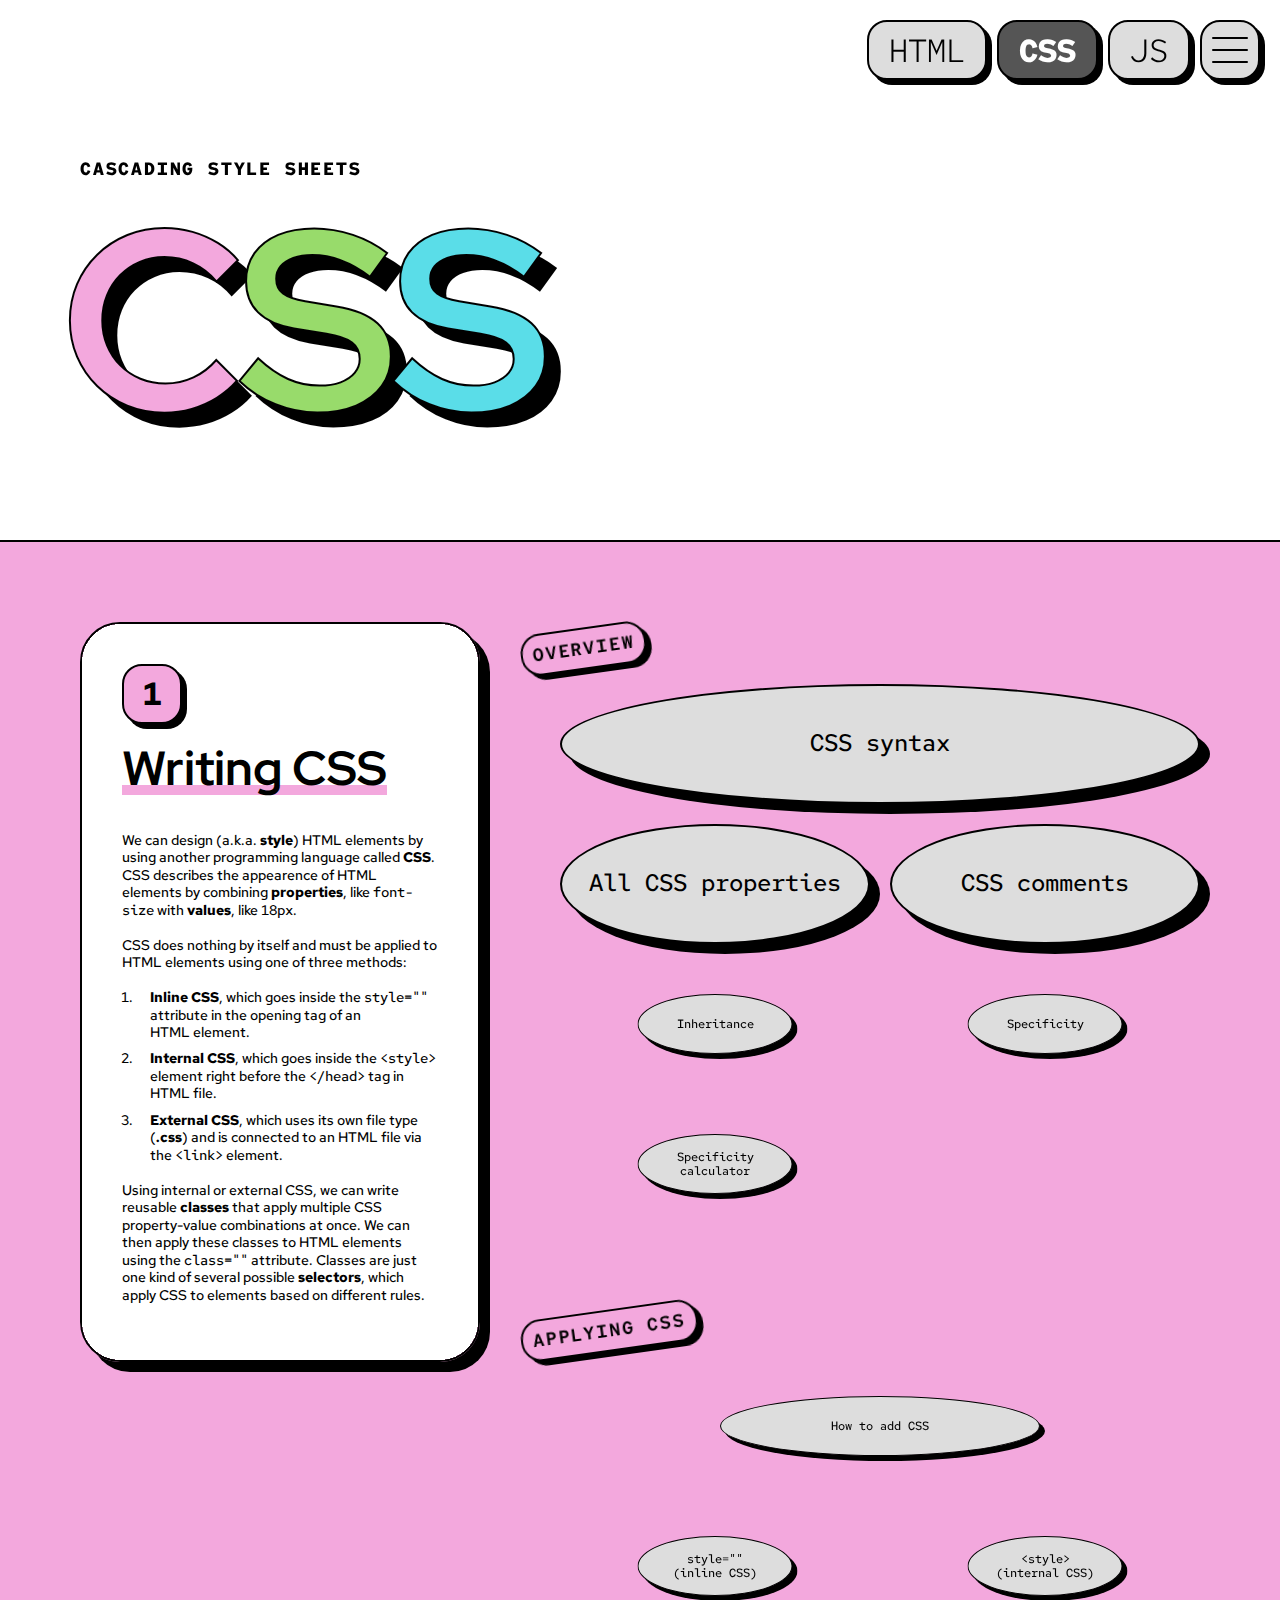
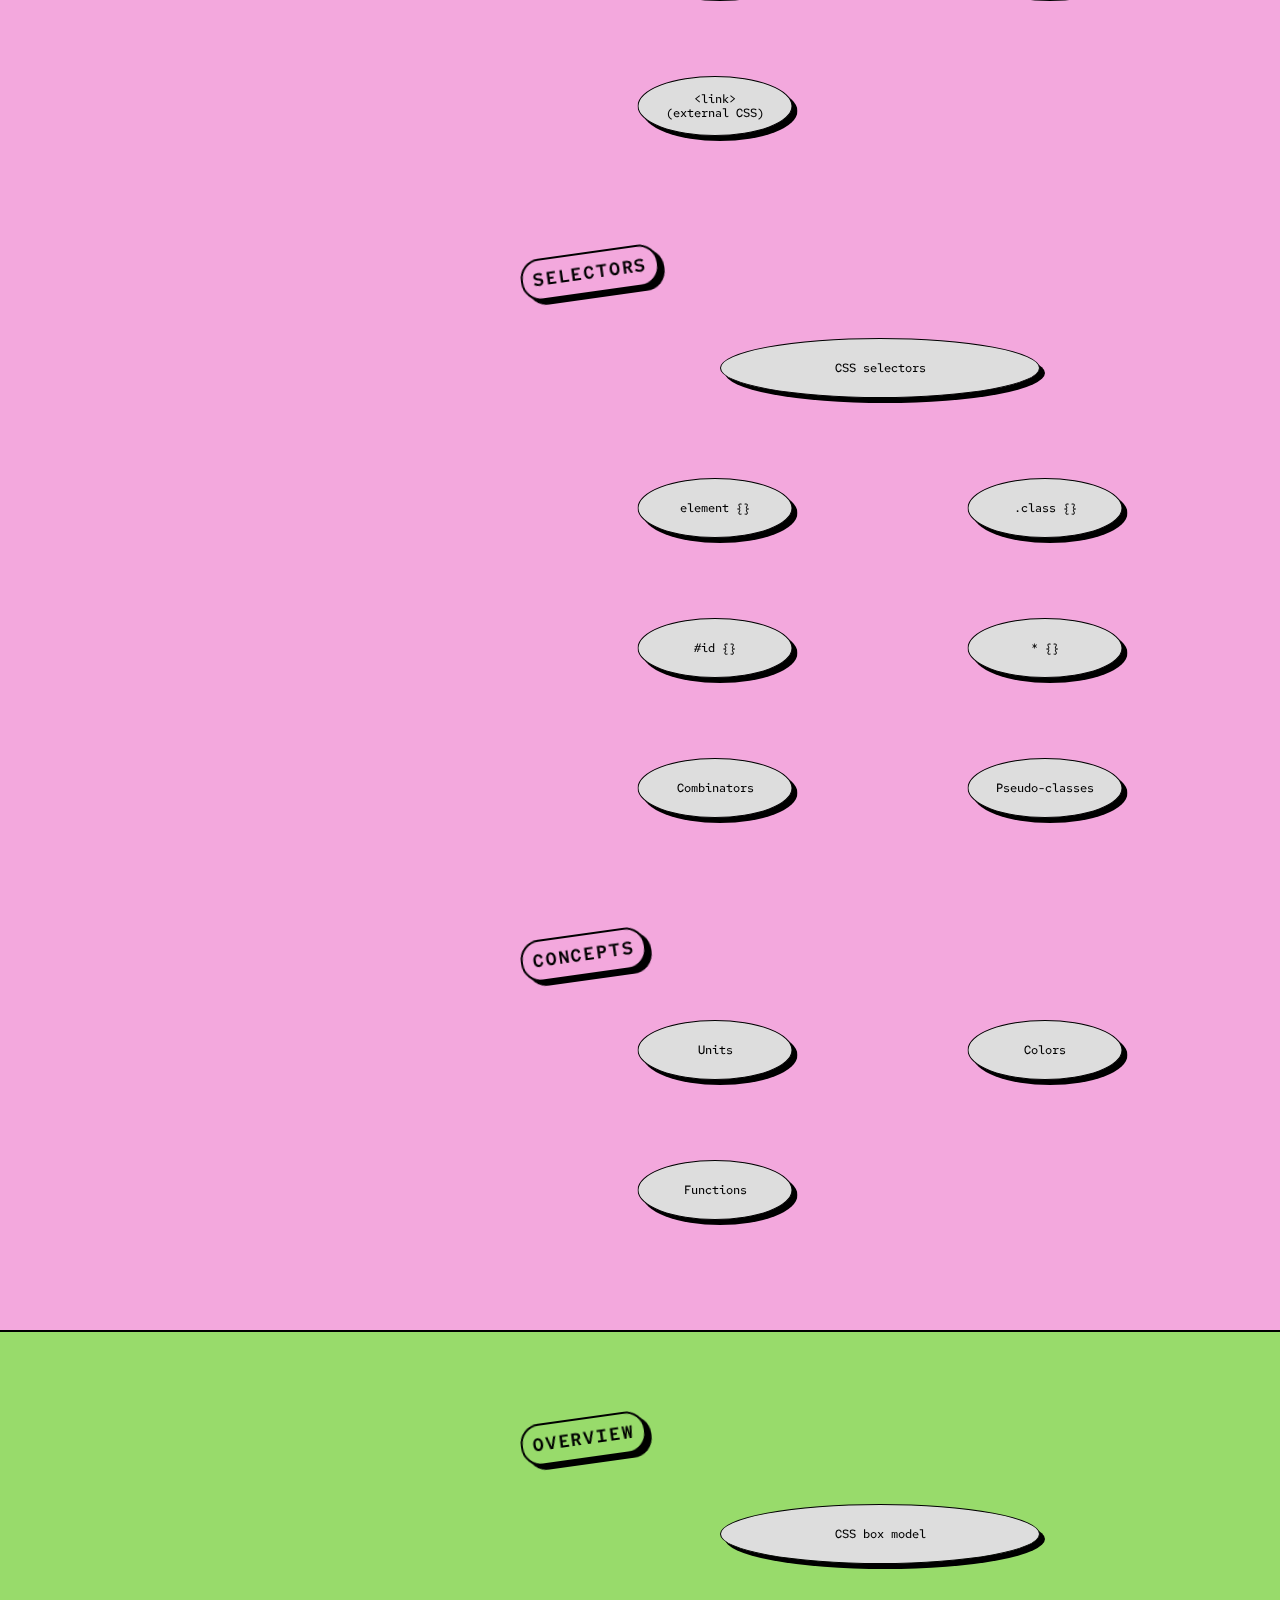
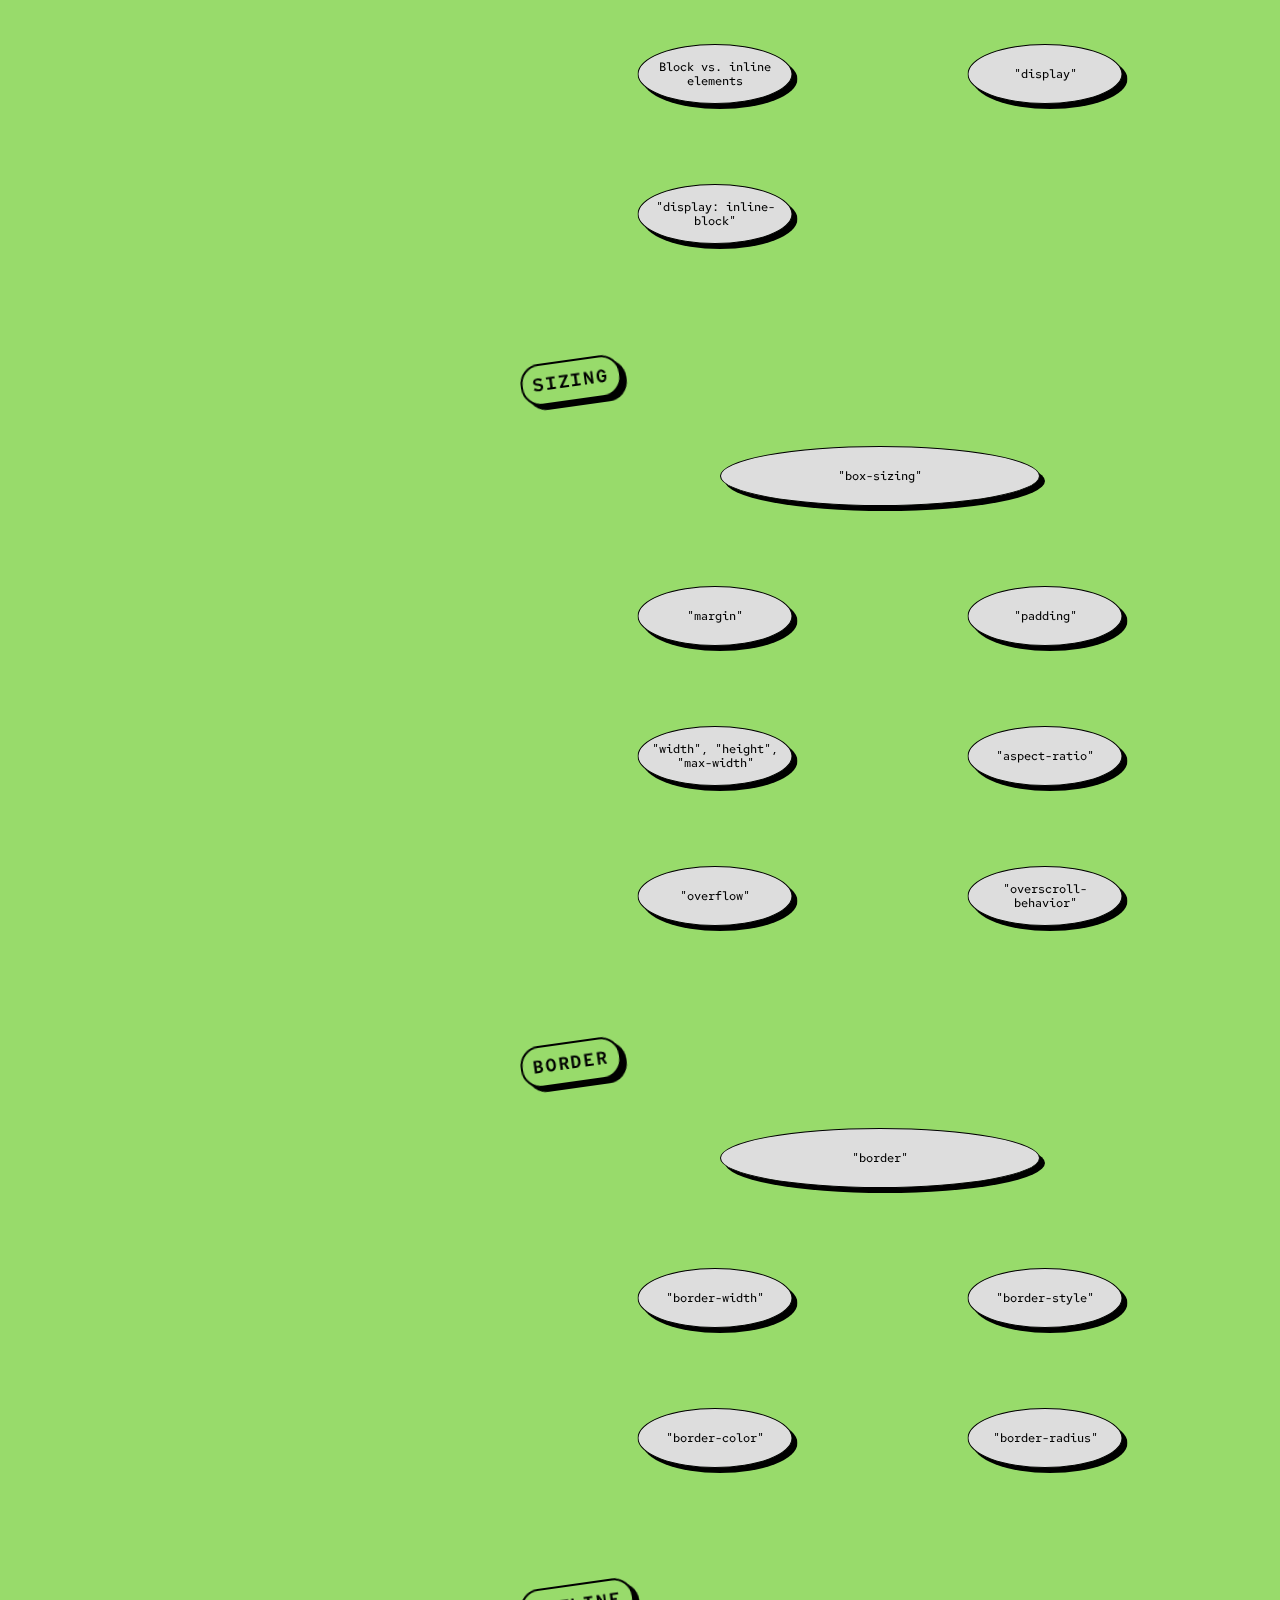
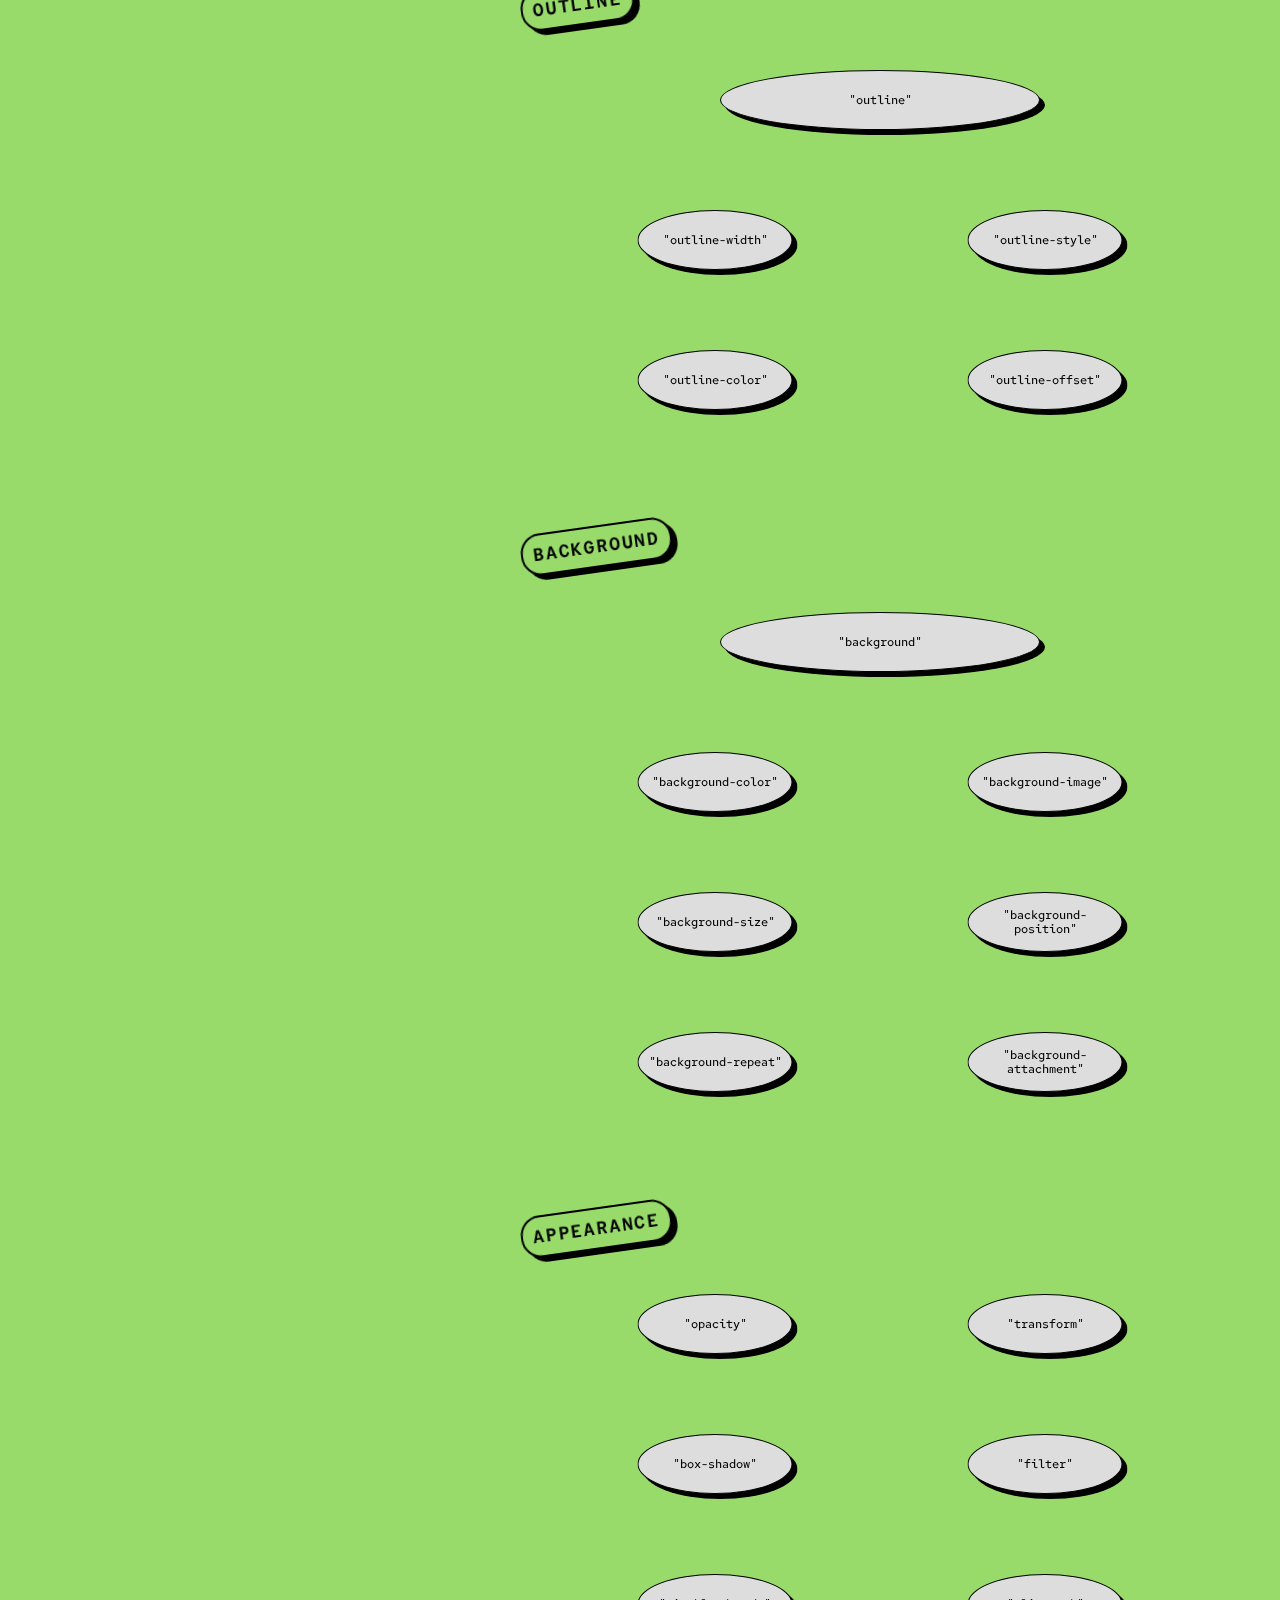
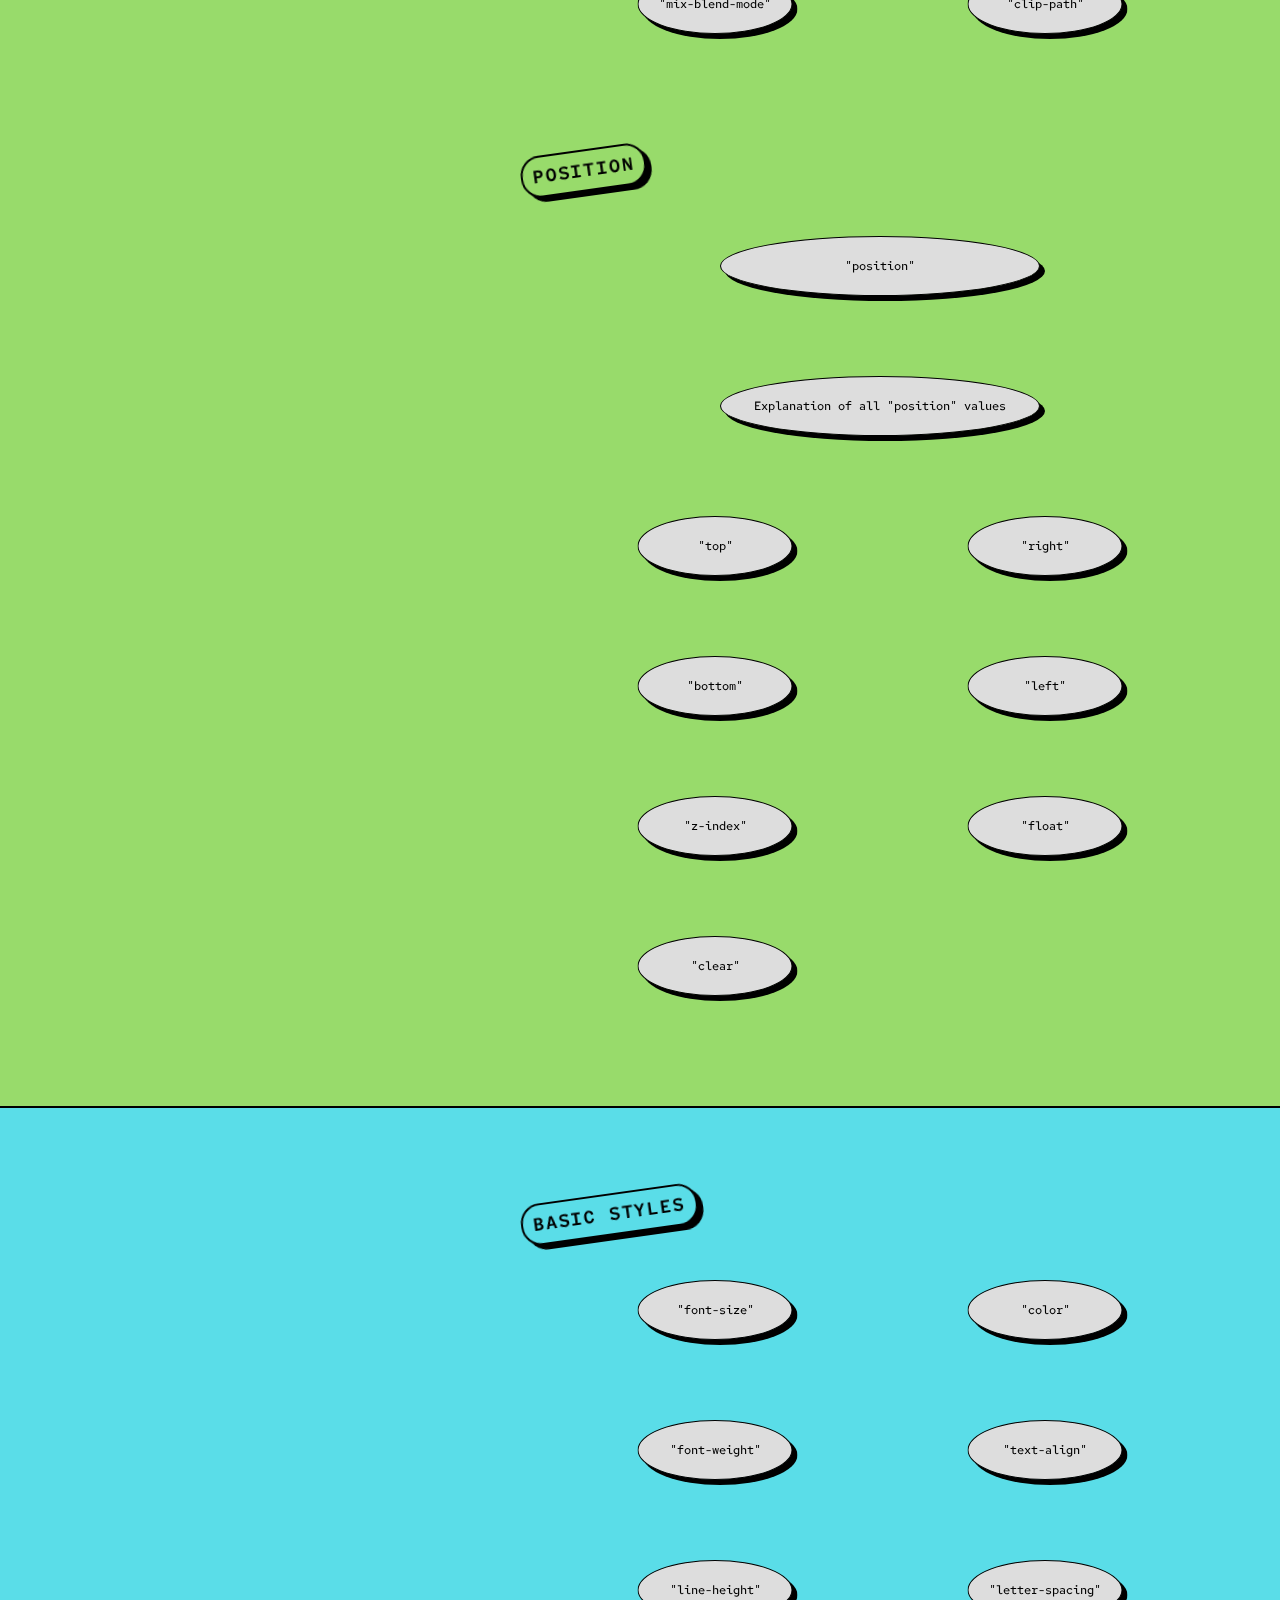
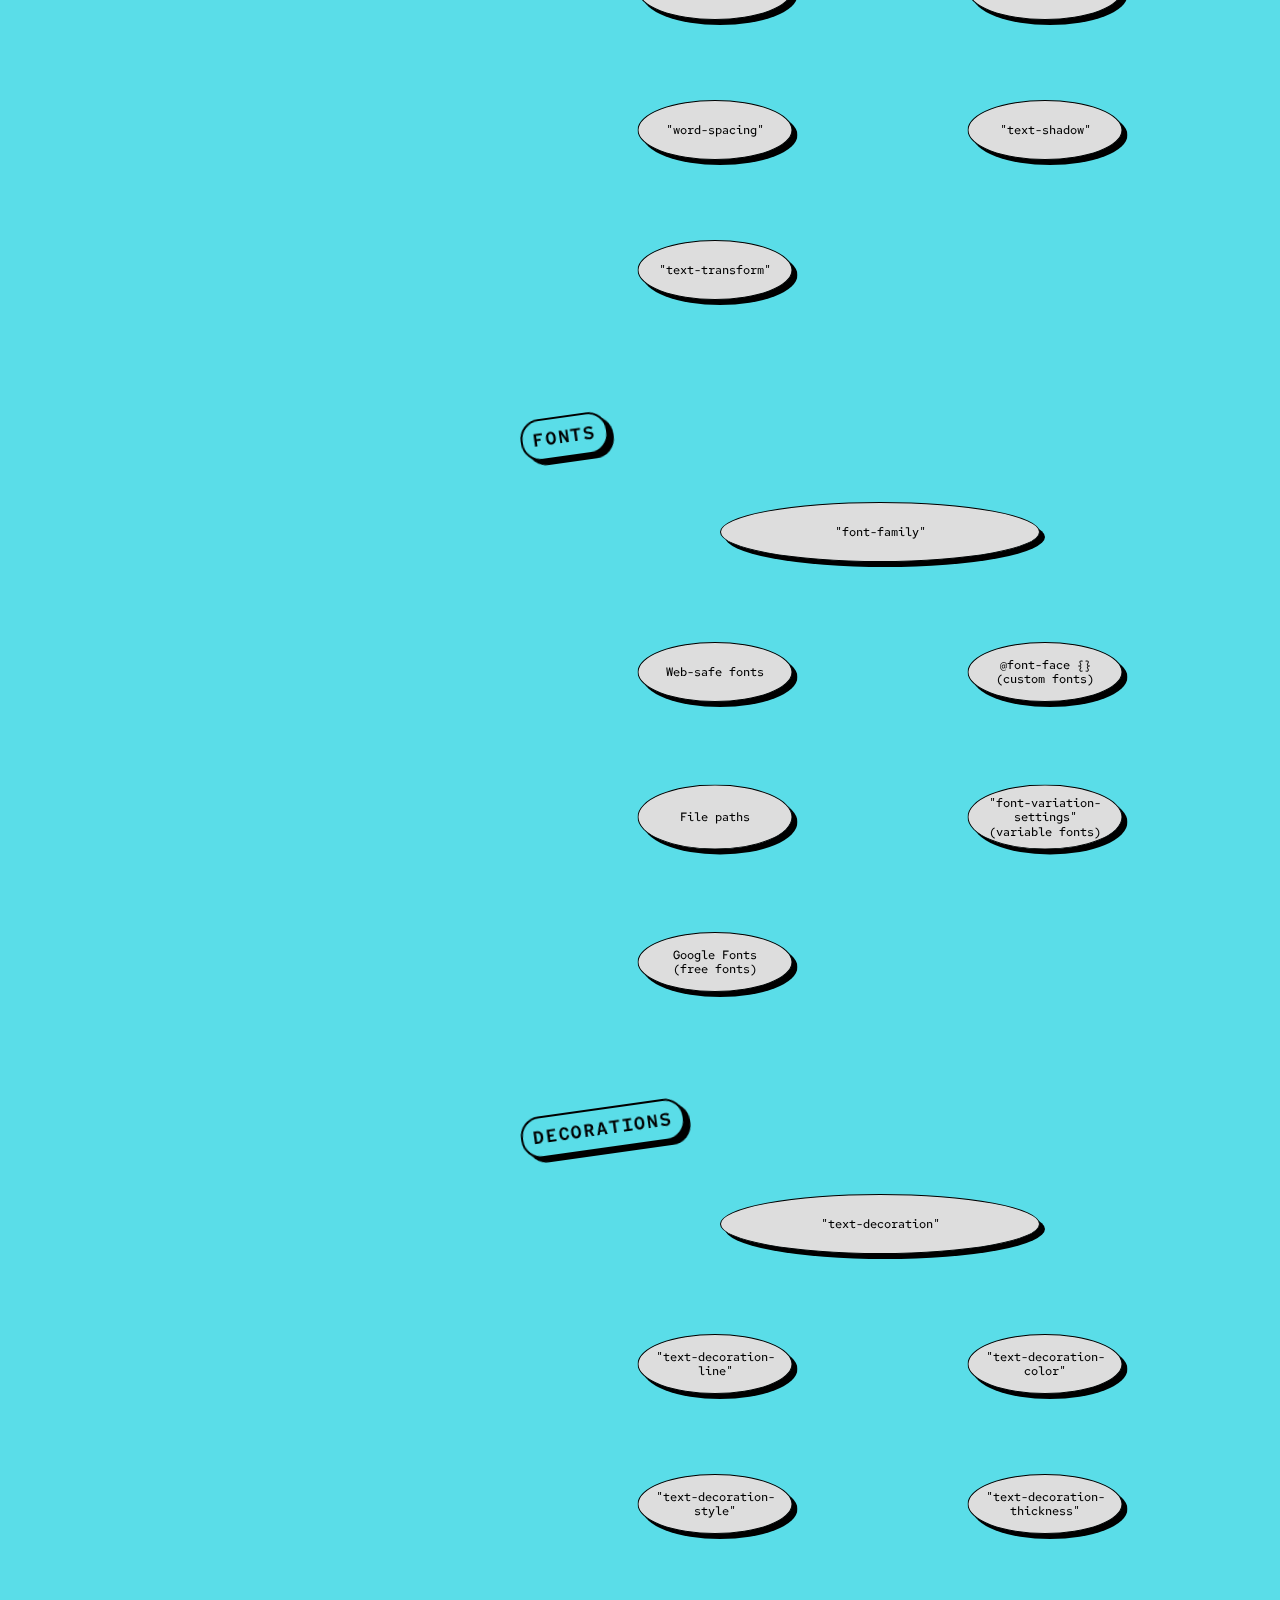
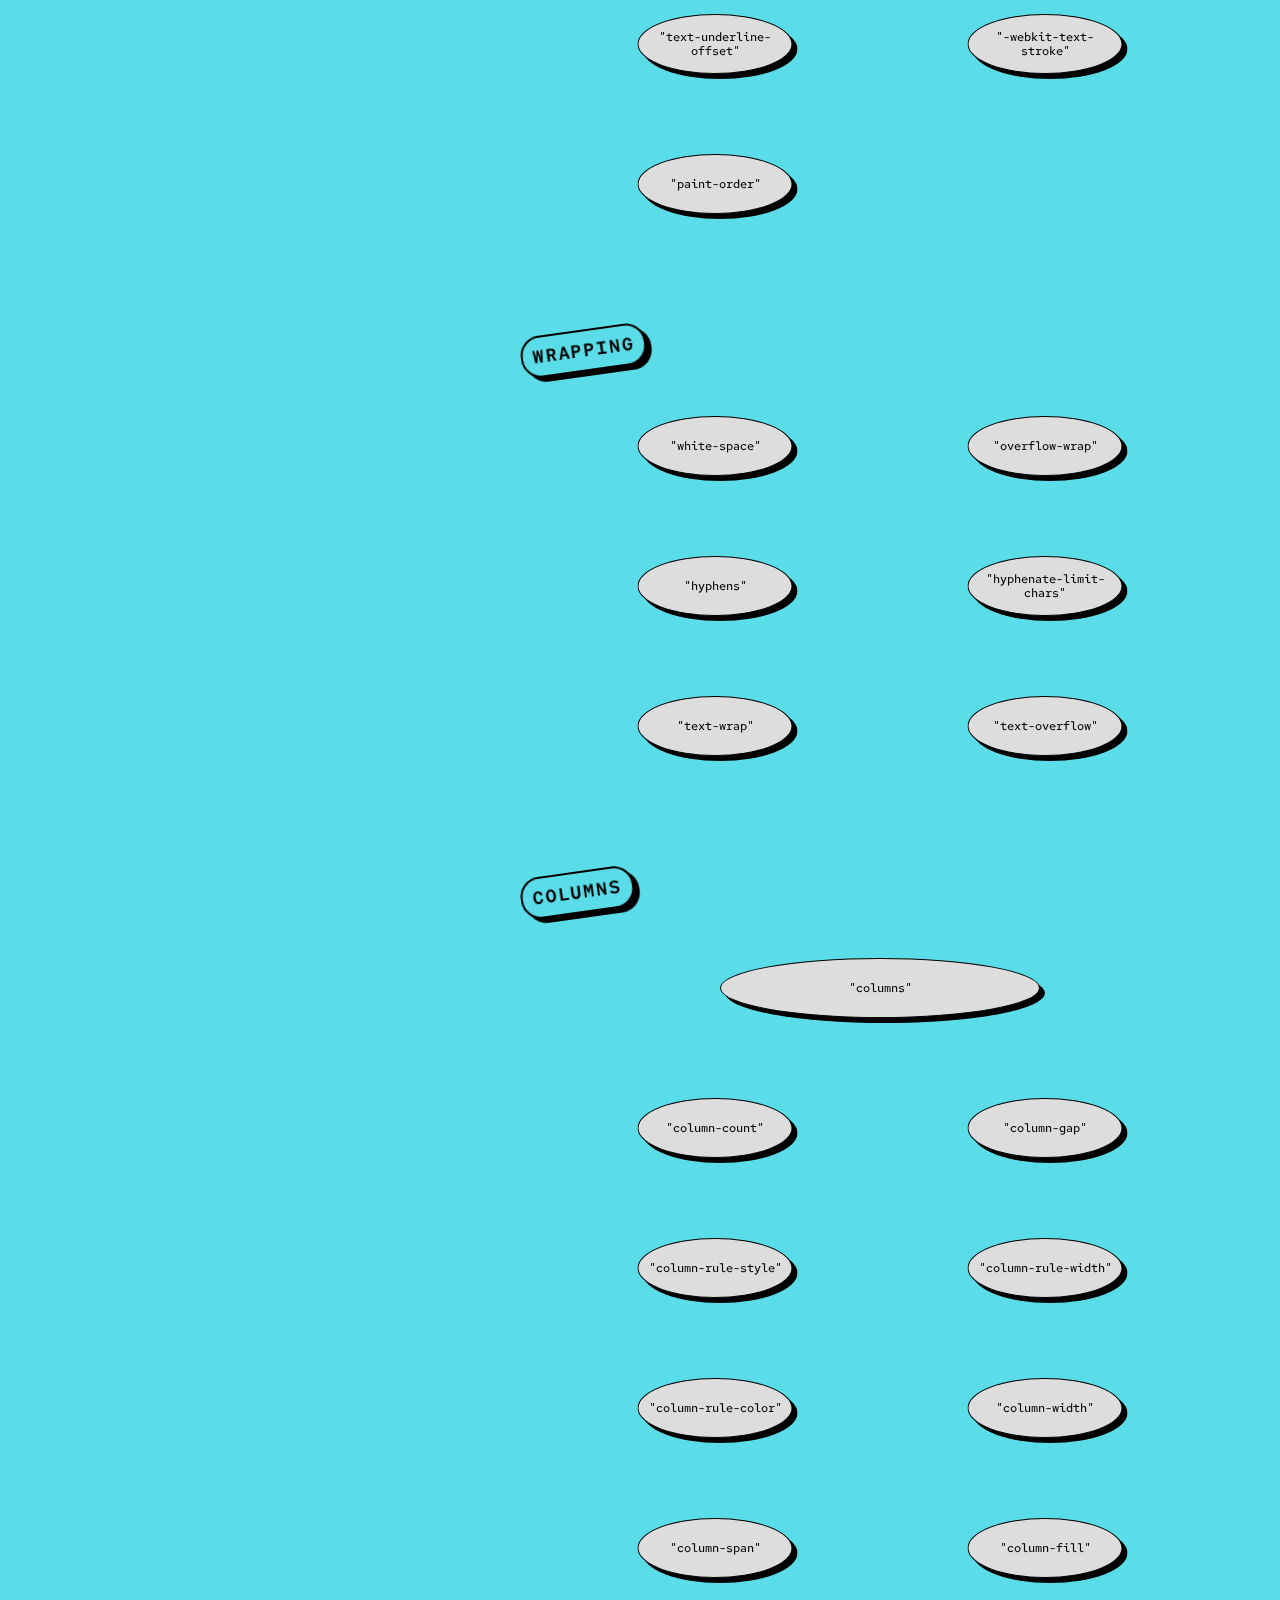
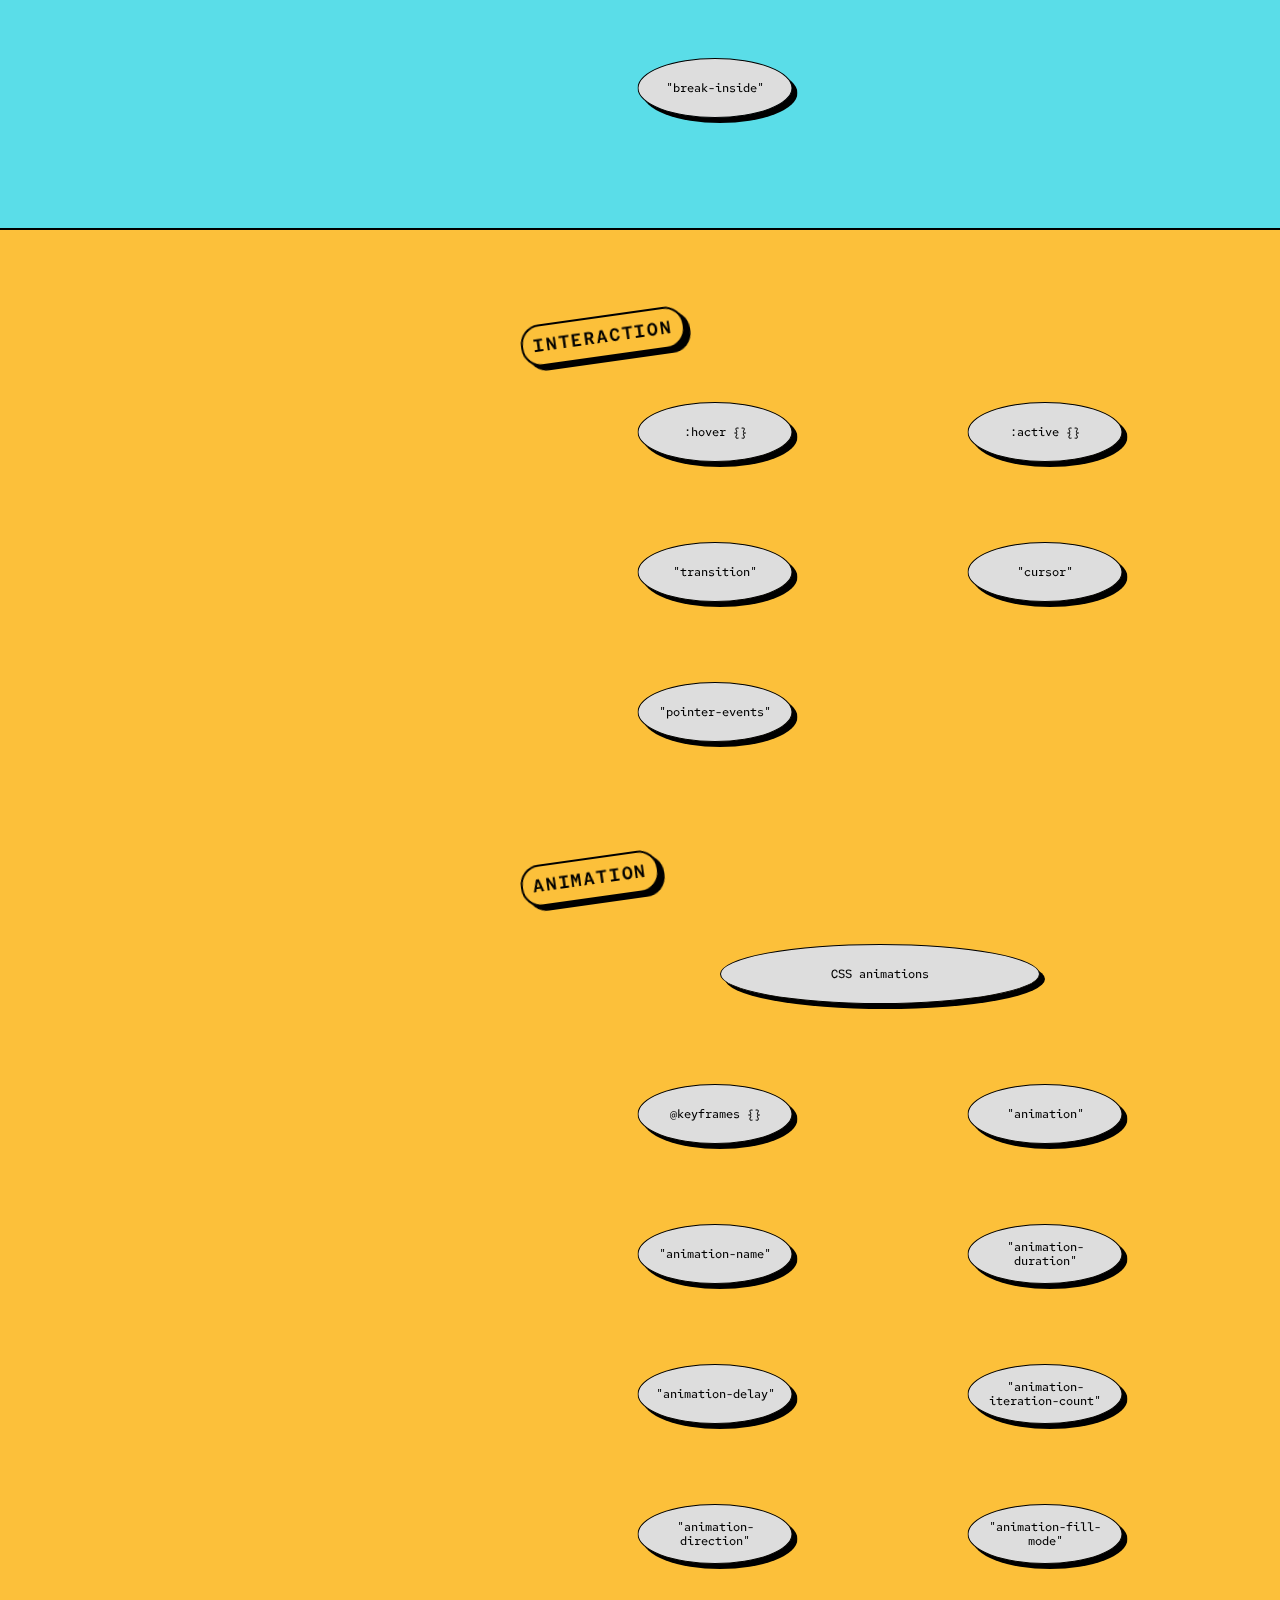
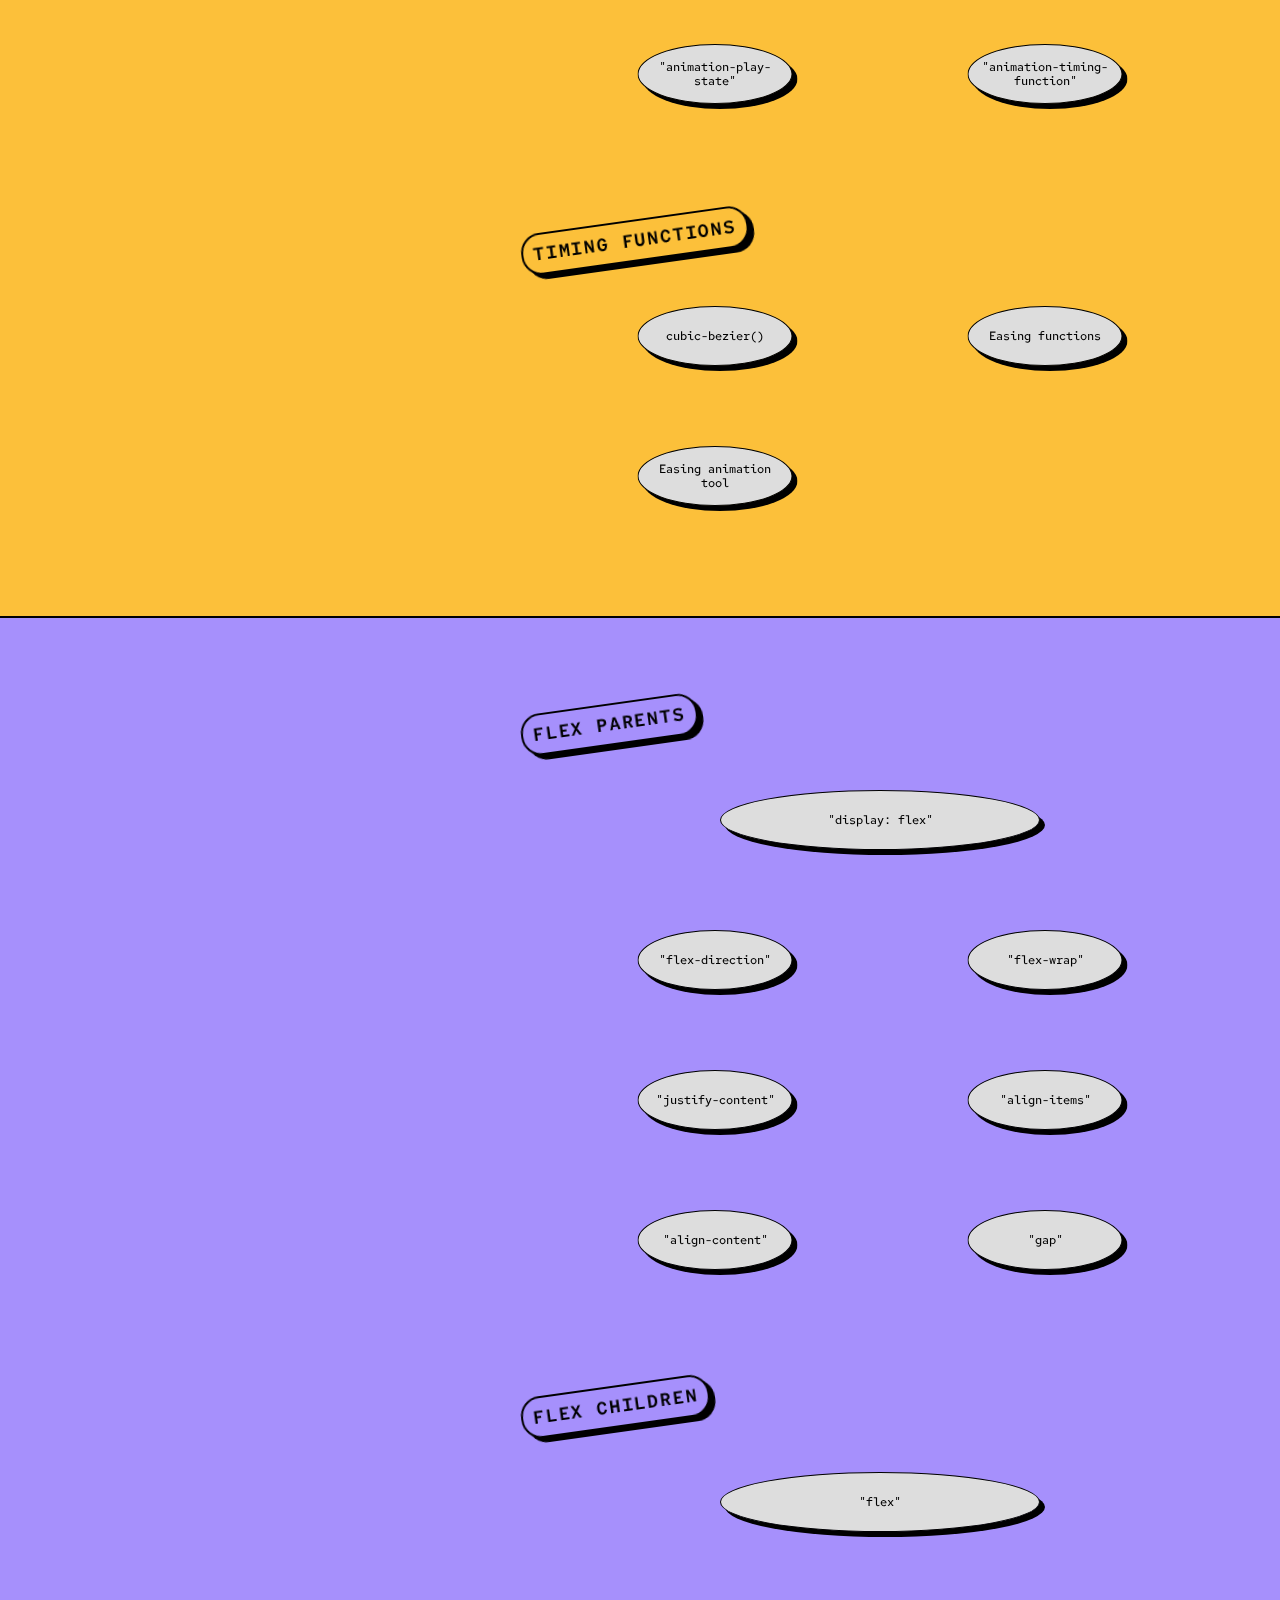
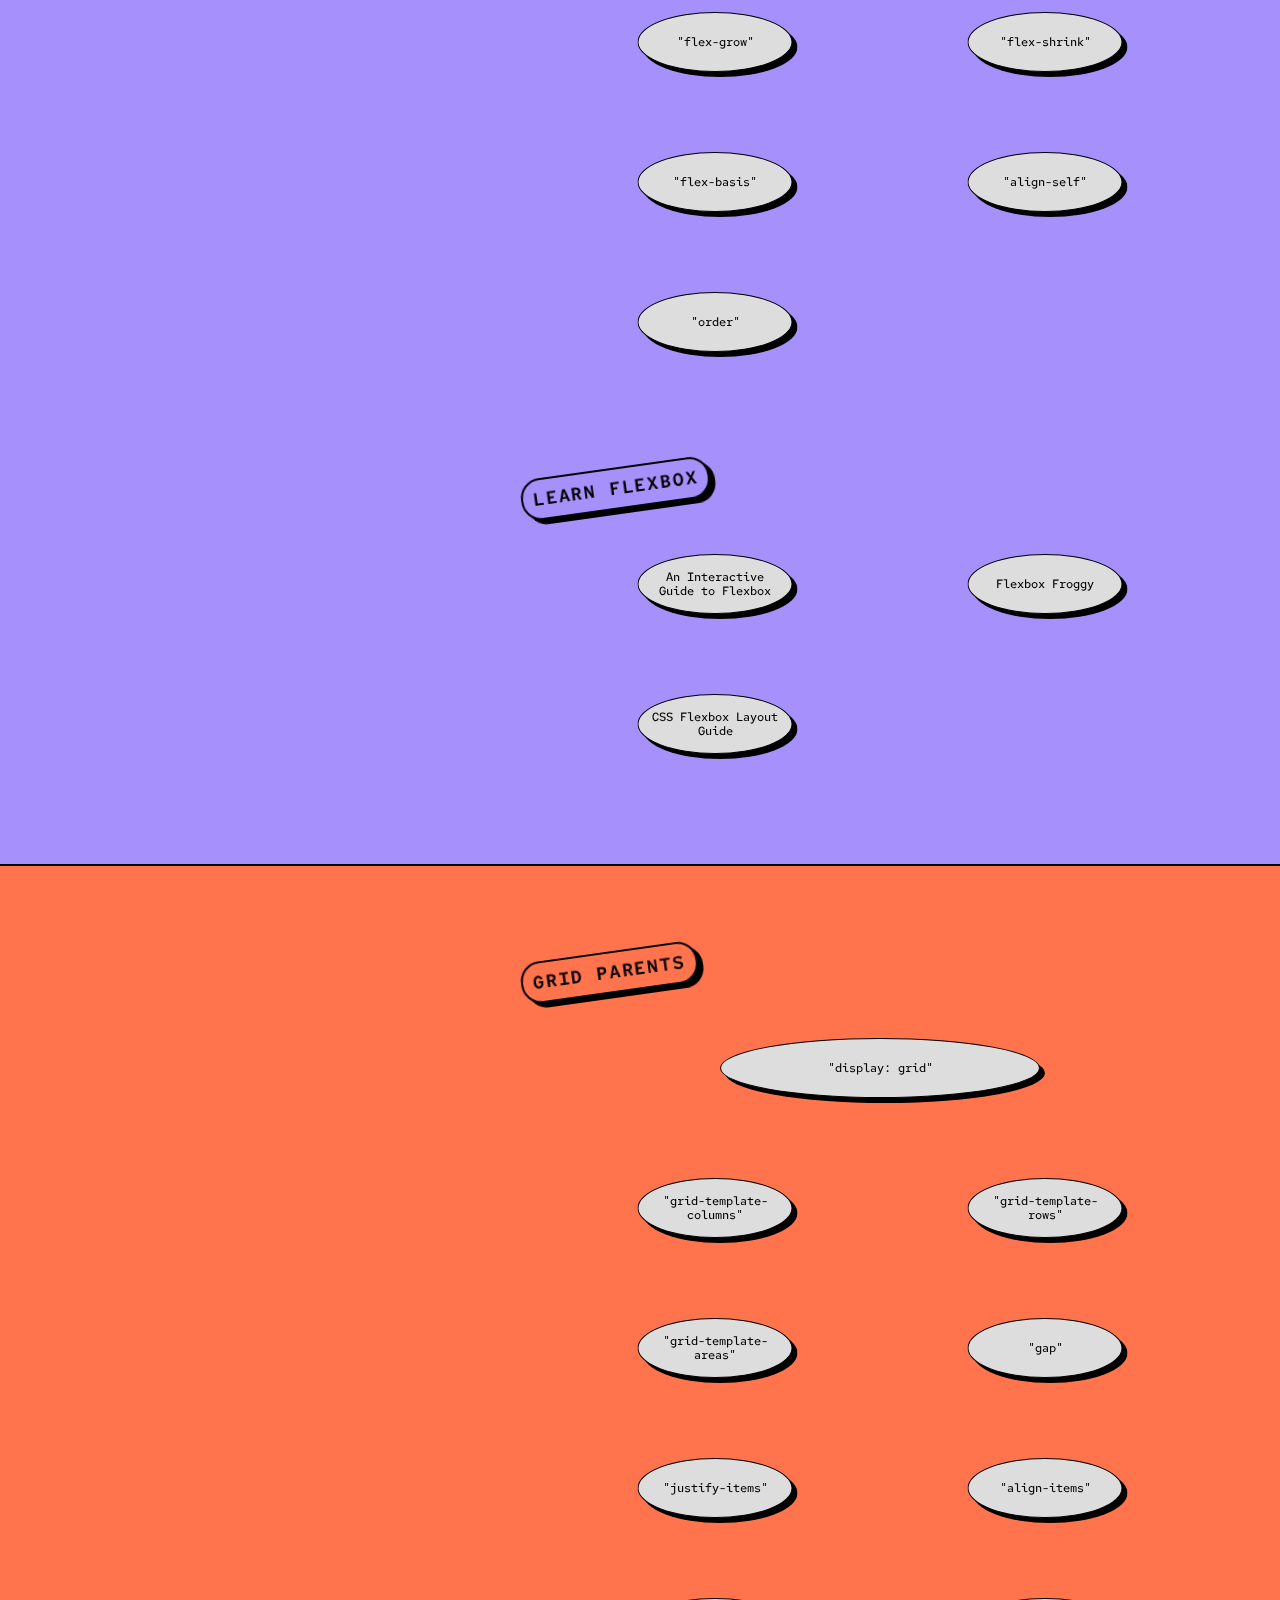
==== css/index.html @ aefe0f9c "initial commit" ====
<!DOCTYPE html>
<html lang="en">

<head>
	<meta charset="UTF-8">
	<meta name="viewport" content="width=device-width, initial-scale=1.0">
	<title>Cheatsheet | CSS</title>

	<link rel="stylesheet" href="/style.css">
</head>

<body>

	<nav class="nav">
		<a href="/html/" class="nav-link">HTML</a>
		<a href="/css/" class="nav-link" data-active="1">CSS</a>
		<a href="/js/" class="nav-link">JS</a>
		<button class="menu-toggle" onclick="toggleMenu();">
			<div></div>
			<div></div>
			<div></div>
		</button>
	</nav>

	<div class="menu" data-active="0">
		<button class="menu-close" onclick="toggleMenu();">
			<div class="menu-close-1"></div>
			<div class="menu-close-2"></div>
		</button>
		<div class="menu-content">
			<a class="menu-section" href="#writing-css">
				<div class="menu-section-number">1</div>
				<div class="menu-section-name">Writing CSS</div>
			</a>
			<a class="menu-section" href="#box-model">
				<div class="menu-section-number">2</div>
				<div class="menu-section-name">The box model</div>
			</a>
			<a class="menu-section" href="#styling-text">
				<div class="menu-section-number">3</div>
				<div class="menu-section-name">Styling text</div>
			</a>
			<a class="menu-section" href="#interaction-and-animation">
				<div class="menu-section-number">4</div>
				<div class="menu-section-name">Interaction and animation</div>
			</a>
			<a class="menu-section" href="#flexbox">
				<div class="menu-section-number">5</div>
				<div class="menu-section-name">Flexbox</div>
			</a>
			<a class="menu-section" href="#grid">
				<div class="menu-section-number">6</div>
				<div class="menu-section-name">CSS grid</div>
			</a>
			<a class="menu-section" href="#responsive-design">
				<div class="menu-section-number">7</div>
				<div class="menu-section-name">Responsive design</div>
			</a>
		</div>
	</div>

	<main class="container">
		<header class="header">
			<h1 class="header-title">
				<span class="header-title-small">Cascading Style Sheets</span>
				<span class="header-title-big">CSS</span>
			</h1>
		</header>

		<section class="section-parent" id="writing-css">
			<div class="section">
				<div class="section-info">
					<div class="section-info-number">1</div>
					<h2><a href="#writing-css">Writing CSS</a></h2>
					<p>
						We can design (a.k.a. <strong>style</strong>) HTML elements by using another programming
						language called <strong>CSS</strong>. CSS describes the appearence of HTML elements by combining
						<strong>properties</strong>, like <code>font-size</code> with <strong>values</strong>, like
						<code>18px</code>.
					</p>
					<p>
						CSS does nothing by itself and must be applied to HTML elements using one of three methods:
					</p>
					<ol>
						<li><strong>Inline CSS</strong>, which goes inside the <code>style=""</code> attribute in the
							opening tag of an HTML element.</li>
						<li><strong>Internal CSS</strong>, which goes inside the <code>&lt;style&gt;</code> element
							right before the <code>&lt;/head&gt;</code> tag in HTML file.</li>
						<li><strong>External CSS</strong>, which uses its own file type (<strong>.css</strong>) and is
							connected to an HTML file via the <code>&lt;link&gt;</code> element.</li>
					</ol>
					<p>
						Using internal or external CSS, we can write reusable <strong>classes</strong> that apply
						multiple CSS property-value combinations at once. We can then apply these classes to HTML
						elements using the <code>class=""</code> attribute. Classes are just one kind of several
						possible <strong>selectors</strong>, which apply CSS to elements based on different rules.
					</p>
				</div>
				<div class="section-content">
					<h3 id="writing-css-overview"><a href="#writing-css-overview">Overview</a></h3>
					<a href="https://www.w3schools.com/css/css_syntax.ASP" class="section-content-link-long"
						target="_blank">CSS syntax</a>
					<a href="https://developer.mozilla.org/en-US/docs/Web/CSS/Reference" target="_blank">All CSS
						properties</a>
					<a href="https://www.w3schools.com/css/css_comments.asp" target="_blank">CSS
						comments</a>
					<a href="https://developer.mozilla.org/en-US/docs/Web/CSS/CSS_cascade/Inheritance"
						target="_blank">Inheritance</a>
					<a href="https://www.w3schools.com/css/css_specificity.asp" target="_blank">Specificity</a>
					<a href="https://specificity.keegan.st/" target="_blank">Specificity calculator</a>

					<div class="section-content-break"></div>

					<h3 id="writing-css-applying-css"><a href="#writing-css-applying-css">Applying CSS</a></h3>
					<a href="https://www.w3schools.com/css/css_howto.asp" class="section-content-link-long"
						target="_blank">How to add CSS</a>
					<a href="https://www.w3schools.com/tags/att_style.asp" target="_blank">style=""<br>(inline CSS)</a>
					<a href="https://www.w3schools.com/tags/tag_style.asp" target="_blank">&lt;style&gt;<br>(internal
						CSS)</a>
					<a href="https://www.w3schools.com/tags/tag_link.asp" target="_blank">&lt;link&gt;<br>(external
						CSS)</a>

					<div class="section-content-break"></div>

					<h3 id="writing-css-selectors"><a href="#writing-css-selectors">Selectors</a></h3>
					<a href="https://www.w3schools.com/css/css_selectors.asp" class="section-content-link-long"
						target="_blank">CSS selectors</a>
					<a href="https://www.w3schools.com/cssref/sel_element.php" target="_blank">element {}</a>
					<a href="https://www.w3schools.com/cssref/sel_class.php" target="_blank">.class {}</a>
					<a href="https://www.w3schools.com/cssref/sel_id.php" target="_blank">#id {}</a>
					<a href="https://www.w3schools.com/cssref/sel_all.php" target="_blank">* {}</a>
					<a href="https://www.w3schools.com/css/css_combinators.asp" target="_blank">Combinators</a>
					<a href="https://www.w3schools.com/cssref/css_ref_pseudo_classes.php"
						target="_blank">Pseudo-classes</a>

					<div class="section-content-break"></div>

					<h3 id="writing-css-concepts"><a href="#writing-css-concepts">Concepts</a></h3>
					<a href="https://www.w3schools.com/cssref/css_units.php" target="_blank">Units</a>
					<a href="https://www.w3schools.com/cssref/css_colors_legal.php" target="_blank">Colors</a>
					<a href="https://www.w3schools.com/cssref/css_functions.php" target="_blank">Functions</a>
				</div>
			</div>
		</section>

		<section class="section-parent" id="box-model">
			<div class="section">
				<div class="section-info">
					<div class="section-info-number">2</div>
					<h2><a href="#box-model">The box model</a></h2>
					<p>
						Every HTML element is a box that we can customize using a wide selection of CSS properties. This
						is true for any element, whether it’s typography, media, or a generic <code>&lt;div&gt;</code>.
						When we create new HTML elements, we are essentially adding more boxes to our page either at the
						end of the page or inside existing elements/boxes.
					</p>
					<p>
						Generally speaking, we want elements to adapt to the screen size. The <strong>box model</strong>
						lets us define properties that space our elements apart while maintaining <strong>responsive
							design</strong>. Here are the most common properties we use for the box model:
					</p>
					<ol>
						<li><strong><code>"margin"</code></strong> defines the space around (outside) an element. The
							margin between multiple elements overlaps each other.</li>
						<li><strong><code>"padding"</code></strong> defines the space inside an element. This space goes
							around the content inside the element.</li>
						<li><strong><code>"border"</code></strong> is the line between an element’s margin and padding.
						</li>
						<li><strong><code>"background"</code></strong> is a shorthand for multiple properties that
							control the appearence of the inside of an element.</li>
					</ol>
					<p>
						One weird quirk of CSS is that and element’s padding is not included in its width. We want to
						override this in virtually all cases using
						<strong><code>"box-sizing: border-box"</code></strong>.
					</p>
					<p>
						Another quirk to note is that the box model works differently for block vs. inline elements.
						<strong>Inline elements don’t support all of the properties that block elements
							support.</strong> For example, if you want to set the <code>"transform"</code> property for
						an inline element, you’ll need to first set it to
						<strong><code>"display: inline-block"</code></strong>.
					</p>
					<p>
						If we want elements to break out of the flow of the document, we can use the
						<strong><code>"position"</code></strong> or <strong><code>"float"</code></strong> properties. Be
						careful with these though, because they can lead to issues when you test your site on different
						screen sizes!
					</p>
				</div>
				<div class="section-content">
					<h3 id="box-model-overview"><a href="#box-model-overview">Overview</a></h3>
					<a href="https://www.w3schools.com/css/css_boxmodel.asp" class="section-content-link-long"
						target="_blank">CSS box model</a>
					<a href="https://www.w3schools.com/html/html_blocks.asp" target="_blank">Block vs. inline
						elements</a>
					<a href="https://www.w3schools.com/cssref/pr_class_display.php" target="_blank">"display"</a>
					<a href="https://www.w3schools.com/css/css_inline-block.asp" target="_blank">"display:
						inline-block"</a>

					<div class="section-content-break"></div>

					<h3 id="box-model-sizing"><a href="#box-model-sizing">Sizing</a></h3>
					<a href="https://www.w3schools.com/css/css3_box-sizing.asp" target="_blank"
						class="section-content-link-long">"box-sizing"</a>
					<a href="https://www.w3schools.com/css/css_margin.asp" target="_blank">"margin"</a>
					<a href="https://www.w3schools.com/css/css_padding.asp" target="_blank">"padding"</a>
					<a href="https://www.w3schools.com/css/css_dimension.asp" target="_blank">"width", "height",
						"max-width"</a>
					<a href="https://www.w3schools.com/cssref/css_pr_aspect-ratio.php"
						target="_blank">"aspect-ratio"</a>
					<a href="https://developer.mozilla.org/en-US/docs/Web/CSS/overflow" target="_blank">"overflow"</a>
					<a href="https://developer.mozilla.org/en-US/docs/Web/CSS/overscroll-behavior"
						target="_blank">"overscroll-behavior"</a>

					<div class="section-content-break"></div>

					<h3 id="box-model-border"><a href="#box-model-border">Border</a></h3>
					<a href="https://www.w3schools.com/cssref/pr_border.php" target="_blank"
						class="section-content-link-long">"border"</a>
					<a href="https://www.w3schools.com/cssref/pr_border-width.php" target="_blank">"border-width"</a>
					<a href="https://www.w3schools.com/cssref/pr_border-style.php" target="_blank">"border-style"</a>
					<a href="https://www.w3schools.com/cssref/pr_border-color.php" target="_blank">"border-color"</a>
					<a href="https://www.w3schools.com/cssref/css3_pr_border-radius.php"
						target="_blank">"border-radius"</a>

					<div class="section-content-break"></div>

					<h3 id="box-model-outline"><a href="#box-model-outline">Outline</a></h3>
					<a href="https://www.w3schools.com/cssref/pr_outline.php" target="_blank"
						class="section-content-link-long">"outline"</a>
					<a href="https://www.w3schools.com/cssref/pr_outline-width.php" target="_blank">"outline-width"</a>
					<a href="https://www.w3schools.com/cssref/pr_outline-style.php" target="_blank">"outline-style"</a>
					<a href="https://www.w3schools.com/cssref/pr_outline-color.php" target="_blank">"outline-color"</a>
					<a href="https://www.w3schools.com/cssref/css3_pr_outline-offset.php"
						target="_blank">"outline-offset"</a>

					<div class="section-content-break"></div>

					<h3 id="box-model-background"><a href="#box-model-background">Background</a></h3>
					<a href="https://www.w3schools.com/cssref/css3_pr_background.php" target="_blank"
						class="section-content-link-long">"background"</a>
					<a href="https://www.w3schools.com/cssref/pr_background-color.php"
						target="_blank">"background-color"</a>
					<a href="https://www.w3schools.com/cssref/pr_background-image.php"
						target="_blank">"background-image"</a>
					<a href="https://www.w3schools.com/cssref/css3_pr_background-size.php"
						target="_blank">"background-size"</a>
					<a href="https://www.w3schools.com/cssref/pr_background-position.php"
						target="_blank">"background-position"</a>
					<a href="https://www.w3schools.com/cssref/pr_background-repeat.php"
						target="_blank">"background-repeat"</a>
					<a href="https://www.w3schools.com/cssref/pr_background-attachment.php"
						target="_blank">"background-attachment"</a>

					<div class="section-content-break"></div>

					<h3 id="box-model-appearance"><a href="#box-model-appearance">Appearance</a></h3>
					<a href="https://www.w3schools.com/cssref/css3_pr_opacity.php" target="_blank">"opacity"</a>
					<a href="https://www.w3schools.com/cssref/css3_pr_transform.php" target="_blank">"transform"</a>
					<a href="https://www.w3schools.com/cssref/css3_pr_box-shadow.php" target="_blank">"box-shadow"</a>
					<a href="https://www.w3schools.com/cssref/css3_pr_filter.php" target="_blank">"filter"</a>
					<a href="https://www.w3schools.com/cssref/pr_mix-blend-mode.php"
						target="_blank">"mix-blend-mode"</a>
					<a href="https://developer.mozilla.org/en-US/docs/Web/CSS/clip-path" target="_blank">"clip-path"</a>

					<div class="section-content-break"></div>

					<h3 id="box-model-position"><a href="#box-model-position">Position</a></h3>
					<a href="https://www.w3schools.com/css/css_positioning.asp" class="section-content-link-long"
						target="_blank">"position"</a>
					<a href="https://www.youtube.com/watch?v=YEmdHbQBCSQ" class="section-content-link-long"
						target="_blank">Explanation of all "position" values</a>
					<a href="https://www.w3schools.com/cssref/pr_pos_top.php" target="_blank">"top"</a>
					<a href="https://www.w3schools.com/cssref/pr_pos_right.php" target="_blank">"right"</a>
					<a href="https://www.w3schools.com/cssref/pr_pos_bottom.php" target="_blank">"bottom"</a>
					<a href="https://www.w3schools.com/cssref/pr_pos_left.php" target="_blank">"left"</a>
					<a href="https://www.w3schools.com/css/css_z-index.asp" target="_blank">"z-index"</a>
					<a href="https://developer.mozilla.org/en-US/docs/Web/CSS/float" target="_blank">"float"</a>
					<a href="https://developer.mozilla.org/en-US/docs/Web/CSS/clear" target="_blank">"clear"</a>
				</div>
			</div>
		</section>

		<section class="section-parent" id="styling-text">
			<div class="section">
				<div class="section-info">
					<div class="section-info-number">3</div>
					<h2><a href="#styling-text">Styling text</a></h2>
					<p>
						Text elements have their own set of unique properties. Even though we have several default text
						elements, like <code>&lt;p&gt;</code> and <code>&lt;h1&gt;</code>, we can make any element look
						like any other element using CSS.
					</p>
					<p>
						Text elements will <strong>inherit</strong> properties from their parents. So, if we set a
						parent’s font using <code>"font-family: sans-serif"</code>, then all child elements within that
						parent will have a sans-serif font.
					</p>
					<p>
						There are a limited number of <strong>web-safe fonts</strong> that all web browsers support. If
						you want to use custom fonts, you’ll need to upload the font files along with your website’s
						code. You can then link these files together using the <strong><code>@font-face</code></strong>
						rule.
					</p>
				</div>
				<div class="section-content">
					<h3 id="styling-text-basic-styles"><a href="#styling-text-basic-styles">Basic styles</a></h3>
					<a href="https://www.w3schools.com/css/css_font_size.asp" target="_blank">"font-size"</a>
					<a href="https://www.w3schools.com/cssref/pr_text_color.php" target="_blank">"color"</a>
					<a href="https://www.w3schools.com/cssref/pr_font_weight.php" target="_blank">"font-weight"</a>
					<a href="https://www.w3schools.com/cssref/pr_text_text-align.php" target="_blank">"text-align"</a>
					<a href="https://www.w3schools.com/cssref/pr_dim_line-height.php" target="_blank">"line-height"</a>
					<a href="https://www.w3schools.com/cssref/pr_text_letter-spacing.php"
						target="_blank">"letter-spacing"</a>
					<a href="https://www.w3schools.com/cssref/pr_text_word-spacing.php"
						target="_blank">"word-spacing"</a>
					<a href="https://www.w3schools.com/cssref/css3_pr_text-shadow.php" target="_blank">"text-shadow"</a>
					<a href="https://www.w3schools.com/cssref/pr_text_text-transform.php"
						target="_blank">"text-transform"</a>

					<div class="section-content-break"></div>

					<h3 id="styling-text-fonts"><a href="#styling-text-fonts">Fonts</a></h3>
					<a href="https://www.w3schools.com/cssref/pr_font_font-family.php" target="_blank"
						class="section-content-link-long">"font-family"</a>
					<a href="https://www.w3.org/Style/Examples/007/fonts.en.html" target="_blank">Web-safe fonts</a>
					<a href="https://www.w3schools.com/cssref/atrule_font-face.php" target="_blank">@font-face
						{}<br>(custom fonts)</a>
					<a href="https://www.w3schools.com/html/html_filepaths.asp" target="_blank">File paths</a>
					<a href="https://developer.mozilla.org/en-US/docs/Web/CSS/font-variation-settings"
						target="_blank">"font-variation-settings"<br>(variable fonts)</a>
					<a href="https://fonts.google.com/" target="_blank">Google Fonts<br>(free fonts)</a>

					<div class="section-content-break"></div>

					<h3 id="styling-text-decorations"><a href="#styling-text-decorations">Decorations</a></h3>
					<a href="https://www.w3schools.com/cssref/pr_text_text-decoration.php" target="_blank"
						class="section-content-link-long">"text-decoration"</a>
					<a href="https://www.w3schools.com/cssref/css3_pr_text-decoration-line.php"
						target="_blank">"text-decoration-line"</a>
					<a href="https://www.w3schools.com/cssref/css3_pr_text-decoration-color.php"
						target="_blank">"text-decoration-color"</a>
					<a href="https://www.w3schools.com/cssref/css3_pr_text-decoration-style.php"
						target="_blank">"text-decoration-style"</a>
					<a href="https://www.w3schools.com/cssref/pr_text_text-decoration-thickness.php"
						target="_blank">"text-decoration-thickness"</a>
					<a href="https://www.w3schools.com/cssref/css3_pr_text-underline-offset.php"
						target="_blank">"text-underline-offset"</a>
					<a href="https://developer.mozilla.org/en-US/docs/Web/CSS/-webkit-text-stroke"
						target="_blank">"-webkit-text-stroke"</a>
					<a href="https://developer.mozilla.org/en-US/docs/Web/CSS/paint-order"
						target="_blank">"paint-order"</a>

					<div class="section-content-break"></div>

					<h3 id="styling-text-wrapping"><a href="#styling-text-wrapping">Wrapping</a></h3>
					<a href="https://developer.mozilla.org/en-US/docs/Web/CSS/white-space"
						target="_blank">"white-space"</a>
					<a href="https://developer.mozilla.org/en-US/docs/Web/CSS/overflow-wrap"
						target="_blank">"overflow-wrap"</a>
					<a href="https://developer.mozilla.org/en-US/docs/Web/CSS/hyphens" target="_blank">"hyphens"</a>
					<a href="https://developer.mozilla.org/en-US/docs/Web/CSS/hyphenate-limit-chars"
						target="_blank">"hyphenate-limit-chars"</a>
					<a href="https://developer.mozilla.org/en-US/docs/Web/CSS/text-wrap" target="_blank">"text-wrap"</a>
					<a href="https://developer.mozilla.org/en-US/docs/Web/CSS/text-overflow"
						target="_blank">"text-overflow"</a>

					<div class="section-content-break"></div>

					<h3 id="styling-text-columns"><a href="#styling-text-columns">Columns</a></h3>
					<a href="https://developer.mozilla.org/en-US/docs/Web/CSS/columns" class="section-content-link-long"
						target="_blank">"columns"</a>
					<a href="https://developer.mozilla.org/en-US/docs/Web/CSS/column-count"
						target="_blank">"column-count"</a>
					<a href="https://developer.mozilla.org/en-US/docs/Web/CSS/column-gap"
						target="_blank">"column-gap"</a>
					<a href="https://developer.mozilla.org/en-US/docs/Web/CSS/column-rule-style"
						target="_blank">"column-rule-style"</a>
					<a href="https://developer.mozilla.org/en-US/docs/Web/CSS/column-rule-width"
						target="_blank">"column-rule-width"</a>
					<a href="https://developer.mozilla.org/en-US/docs/Web/CSS/column-rule-color"
						target="_blank">"column-rule-color"</a>
					<a href="https://developer.mozilla.org/en-US/docs/Web/CSS/column-width"
						target="_blank">"column-width"</a>
					<a href="https://developer.mozilla.org/en-US/docs/Web/CSS/column-span"
						target="_blank">"column-span"</a>
					<a href="https://developer.mozilla.org/en-US/docs/Web/CSS/column-fill"
						target="_blank">"column-fill"</a>
					<a href="https://css-tricks.com/almanac/properties/b/break-inside/"
						target="_blank">"break-inside"</a>
				</div>
			</div>
		</section>

		<section class="section-parent" id="interaction-and-animation">
			<div class="section">
				<div class="section-info">
					<div class="section-info-number">4</div>
					<h2><a href="#interaction-and-animation">Interaction and animation</a></h2>
					<p>
						We can create simple animations using CSS. We can trigger these animations based on if the user
						is <strong>hovering or clicking</strong> on an element, or have animations run on their own.
					</p>
					<p>
						We specify how an element changes on hover via the <strong><code>:hover</code>
							pseudo-class</strong>. This specifies what CSS properties should change when the mouse is
						hovering over the element. The <strong><code>:active</code> pseudo-class</strong> does the same
						thing for when the mouse is clicking on the element. To animate between these three states, add
						the <strong><code>"transition"</code></strong> property to the element’s original class.
					</p>
					<p>
						CSS animations let us set up multiple <strong>keyframes</strong> which represent how CSS
						properties change as specific intervals. We define animations using the
						<strong><code>@keyframes</code> rule</strong> and then apply them to a class using the
						<strong><code>"animation"</code></strong> property. We can change how an animation flows by
						setting its <strong><code>"animation-timing-function"</code></strong> property to a specific
						easing function in the format of <strong><code>cubic-bezier()</code></strong> .
					</p>
				</div>
				<div class="section-content">
					<h3 id="interaction-and-animation-interaction"><a
							href="#interaction-and-animation-interaction">Interaction</a></h3>
					<a href="https://www.w3schools.com/cssref/sel_hover.php" target="_blank">:hover {}</a>
					<a href="https://www.w3schools.com/cssref/sel_active.php" target="_blank">:active {}</a>
					<a href="https://www.w3schools.com/css/css3_transitions.asp" target="_blank">"transition"</a>
					<a href="https://developer.mozilla.org/en-US/docs/Web/CSS/cursor" target="_blank">"cursor"</a>
					<a href="https://developer.mozilla.org/en-US/docs/Web/CSS/pointer-events"
						target="_blank">"pointer-events"</a>

					<div class="section-content-break"></div>

					<h3 id="interaction-and-animation-animation"><a
							href="#interaction-and-animation-animation">Animation</a></h3>
					<a href="https://www.w3schools.com/css/css3_animations.asp" class="section-content-link-long"
						target="_blank">CSS animations</a>
					<a href="https://www.w3schools.com/tags/tag_em.asp" target="_blank">@keyframes {}</a>
					<a href="https://www.w3schools.com/cssref/css3_pr_animation.php" target="_blank">"animation"</a>
					<a href="https://www.w3schools.com/cssref/css3_pr_animation-name.php"
						target="_blank">"animation-name"</a>
					<a href="https://www.w3schools.com/cssref/css3_pr_animation-duration.php"
						target="_blank">"animation-duration"</a>
					<a href="https://www.w3schools.com/cssref/css3_pr_animation-delay.php"
						target="_blank">"animation-delay"</a>
					<a href="https://www.w3schools.com/cssref/css3_pr_animation-iteration-count.php"
						target="_blank">"animation-iteration-count"</a>
					<a href="https://www.w3schools.com/cssref/css3_pr_animation-direction.php"
						target="_blank">"animation-direction"</a>
					<a href="https://www.w3schools.com/cssref/css3_pr_animation-fill-mode.php"
						target="_blank">"animation-fill-mode"</a>
					<a href="https://www.w3schools.com/cssref/css3_pr_animation-play-state.php"
						target="_blank">"animation-play-state"</a>
					<a href="https://developer.mozilla.org/en-US/docs/Web/CSS/animation-timing-function"
						target="_blank">"animation-timing-function"</a>

					<div class="section-content-break"></div>

					<h3 id="interaction-and-animation-timing-functions"><a
							href="#interaction-and-animation-timing-functions">Timing functions</a></h3>
					<a href="https://www.w3schools.com/cssref/func_cubic-bezier.php" target="_blank">cubic-bezier()</a>
					<a href="https://easings.net/" target="_blank">Easing functions</a>
					<a href="https://matthewlein.com/tools/ceaser" target="_blank">Easing animation tool</a>
				</div>
			</div>
		</section>

		<section class="section-parent" id="flexbox">
			<div class="section">
				<div class="section-info">
					<div class="section-info-number">5</div>
					<h2><a href="#flexbox">Flexbox</a></h2>
					<p>
						Flexbox lets us easily create <strong>one-dimensional layouts</strong>, like <strong>grids</strong> or <strong>columns</strong>. To use flexbox, we create a <strong>flex parent</strong> using <strong><code>"display: flex"</code></strong>. Then, any children within that parent will flow using flex rules instead of just flowing to the bottom of the page like they usually do.
					</p>
					<p>
						There is a whole assortment of properties that are unique to either the flex parent or children. Flexbox is great for creating things like <strong>navbars</strong>, <strong>menus</strong>, or any kind of <strong>pattern of horizontal or vertical content</strong>. What’s nice about flexbox is that it lets us make significant layout changes using a single property, like updating the <code>"gap"</code> value to change the spacing between every flex child.
					</p>
					<p>
						It can be tricky to learn flexbox at the start, so check out one of the three guides listed for a more in-depth overview.
					</p>
				</div>
				<div class="section-content">
					<h3 id="flexbox-parents"><a href="#flexbox-parents">Flex parents</a></h3>
					<a href="https://www.w3schools.com/html/html_headings.asp" target="_blank"
						class="section-content-link-long">"display: flex"</a>
					<a href="https://www.w3schools.com/tags/tag_p.asp" target="_blank">"flex-direction"</a>
					<a href="https://www.w3schools.com/tags/tag_br.asp" target="_blank">"flex-wrap"</a>
					<a href="https://www.w3schools.com/tags/tag_br.asp" target="_blank">"justify-content"</a>
					<a href="https://www.w3schools.com/tags/tag_br.asp" target="_blank">"align-items"</a>
					<a href="https://www.w3schools.com/tags/tag_br.asp" target="_blank">"align-content"</a>
					<a href="https://www.w3schools.com/tags/tag_br.asp" target="_blank">"gap"</a>

					<div class="section-content-break"></div>

					<h3 id="flexbox-children"><a href="#flexbox-children">Flex children</a></h3>
					<a href="https://developer.mozilla.org/en-US/docs/Web/CSS/flex" class="section-content-link-long"
						target="_blank">"flex"</a>
					<a href="https://developer.mozilla.org/en-US/docs/Web/CSS/flex-grow" target="_blank">"flex-grow"</a>
					<a href="https://developer.mozilla.org/en-US/docs/Web/CSS/flex-shrink"
						target="_blank">"flex-shrink"</a>
					<a href="https://developer.mozilla.org/en-US/docs/Web/CSS/flex-basis"
						target="_blank">"flex-basis"</a>
					<a href="https://css-tricks.com/almanac/properties/a/align-self/" target="_blank">"align-self"</a>
					<a href="https://developer.mozilla.org/en-US/docs/Web/CSS/order" target="_blank">"order"</a>

					<div class="section-content-break"></div>

					<h3 id="flexbox-learn"><a href="#flexbox-learn">Learn Flexbox</a></h3>
					<a href="https://www.joshwcomeau.com/css/interactive-guide-to-flexbox/" target="_blank">An
						Interactive Guide to Flexbox</a>
					<a href="https://flexboxfroggy.com/" target="_blank">Flexbox Froggy</a>
					<a href="https://css-tricks.com/snippets/css/a-guide-to-flexbox/" target="_blank">CSS Flexbox Layout
						Guide</a>
				</div>
			</div>
		</section>

		<section class="section-parent" id="grid">
			<div class="section">
				<div class="section-info">
					<div class="section-info-number">6</div>
					<h2><a href="#grid">CSS grid</a></h2>
					<p>
						CSS grid lets us easily create <strong>two-dimensional layouts</strong>, like grids. What makes grid different from flexbox is that grid pre-defines a number of <strong>rows</strong> or <strong>columns</strong> to flow content into. Typically speaking, these cells (i.e. grid children) share properties like width or height, while flex children may have varying widths or heights.
					</p>
				</div>
				<div class="section-content">
					<h3 id="grid-parents"><a href="#grid-parents">Grid parents</a></h3>
					<a href="https://www.w3schools.com/css/css_grid.asp" target="_blank"
						class="section-content-link-long">"display: grid"</a>
					<a href="https://developer.mozilla.org/en-US/docs/Web/CSS/grid-template-columns"
						target="_blank">"grid-template-columns"</a>
					<a href="https://developer.mozilla.org/en-US/docs/Web/CSS/grid-template-rows"
						target="_blank">"grid-template-rows"</a>
					<a href="https://developer.mozilla.org/en-US/docs/Web/CSS/grid-template-areas"
						target="_blank">"grid-template-areas"</a>
					<a href="https://developer.mozilla.org/en-US/docs/Web/CSS/gap" target="_blank">"gap"</a>
					<a href="https://css-tricks.com/snippets/css/complete-guide-grid/#aa-justify-items"
						target="_blank">"justify-items"</a>
					<a href="https://css-tricks.com/snippets/css/complete-guide-grid/#aa-align-items"
						target="_blank">"align-items"</a>
					<a href="https://css-tricks.com/snippets/css/complete-guide-grid/#aa-justify-content"
						target="_blank">"justify-content"</a>
					<a href="https://css-tricks.com/snippets/css/complete-guide-grid/#aa-align-content"
						target="_blank">"align-content"</a>
					<a href="https://developer.mozilla.org/en-US/docs/Web/CSS/grid-auto-columns"
						target="_blank">"grid-auto-columns"</a>
					<a href="https://developer.mozilla.org/en-US/docs/Web/CSS/grid-auto-rows"
						target="_blank">"grid-auto-rows"</a>
					<a href="https://developer.mozilla.org/en-US/docs/Web/CSS/grid-auto-flow"
						target="_blank">"grid-auto-flow"</a>

					<div class="section-content-break"></div>

					<h3 id="grid-children"><a href="#grid-children">Grid children</a></h3>
					<a href="https://developer.mozilla.org/en-US/docs/Web/CSS/grid-column"
						target="_blank">"grid-column"</a>
					<a href="https://developer.mozilla.org/en-US/docs/Web/CSS/grid-row" target="_blank">"grid-row"</a>
					<a href="https://developer.mozilla.org/en-US/docs/Web/CSS/grid-area" target="_blank">"grid-area"</a>
					<a href="https://developer.mozilla.org/en-US/docs/Web/CSS/justify-self"
						target="_blank">"justify-self"</a>
					<a href="https://developer.mozilla.org/en-US/docs/Web/CSS/align-self"
						target="_blank">"align-self"</a>
					<a href="https://developer.mozilla.org/en-US/docs/Web/CSS/order" target="_blank">"order"</a>

					<div class="section-content-break"></div>

					<h3 id="grid-syntax"><a href="#grid-syntax">New syntax</a></h3>
					<a href="https://www.digitalocean.com/community/tutorials/css-css-grid-layout-fr-unit"
						target="_blank">fr<br>(fractional units)</a>
					<a href="https://developer.mozilla.org/en-US/docs/Web/CSS/repeat"
						target="_blank">repeat()<br>(multiple rows or columns)</a>

					<div class="section-content-break"></div>

					<h3 id="grid-learn"><a href="#grid-learn">Learn CSS grid</a></h3>
					<a href="https://www.joshwcomeau.com/css/interactive-guide-to-grid/" target="_blank">An Interactive
						Guide to CSS Grid</a>
					<a href="https://cssgridgarden.com/" target="_blank">Grid Garden</a>
					<a href="https://css-tricks.com/snippets/css/complete-guide-grid/" target="_blank">CSS Grid Layout
						Guide</a>
				</div>
			</div>
		</section>

		<section class="section-parent" id="responsive-design">
			<div class="section">
				<div class="section-info">
					<div class="section-info-number">7</div>
					<h2><a href="#responsive-design">Responsive design</a></h2>
					<p>
						<strong>Websites should work on any device and at any screen device.</strong> Since we can’t
						guarantee what device our users will be using, we need to use <strong>responsive design</strong>
						techniques to make our sites work at various screen sizes. Here are a few common techniques:
					</p>
					<ol>
						<li>Use <strong><code>@media</code> queries</strong> to create <strong>CSS breakpoints</strong>.
							Breakpoints let us override CSS values at specific screen sizes.</li>
						<li>Use <strong>responsive units</strong>, like percentages, viewport units, and fractional
							units whenever possible. If we use absolute units like pixels, our designs will break when
							the screen gets too small or big. If you need to use absolute units, try using properties
							like <code>max-width</code> instead of <code>width</code>.</li>
						<li><strong>Avoid absolute positioning</strong> and use <strong>flexbox and CSS grid</strong>
							instead. Flexbox and grid are designed to be responsive. We can easily change the direction
							of a flexbox or the number of columns in a grid using <code>@media</code> queries for
							specific screen sizes.</li>
					</ol>
				</div>
				<div class="section-content">
					<h3 id="responsive-design-breakpoints"><a href="#responsive-design-breakpoints">Breakpoints</a></h3>
					<a href="https://www.w3schools.com/css/css3_mediaqueries.asp" target="_blank"
						class="section-content-link-long">@media {}<br>(media queries)</a>
					<a href="https://www.w3schools.com/howto/howto_css_media_query_breakpoints.asp"
						target="_blank">Typical device breakpoints</a>
					<a href="https://developer.mozilla.org/en-US/docs/Web/CSS/CSS_media_queries/Printing"
						target="_blank">Printing websites</a>

					<div class="section-content-break"></div>

					<h3 id="responsive-design-units"><a href="#responsive-design-units">Responsive units</a></h3>
					<a href="https://developer.mozilla.org/en-US/docs/Web/CSS/percentage" target="_blank">Percentages
						(%)</a>
					<a href="https://web.dev/blog/viewport-units" target="_blank">Viewport units<br>(vh, vw, vmin,
						vmax)</a>
					<a href="https://www.reddit.com/r/webdev/comments/13qv7m0/lean_csss_new_units_credit_baby_wolf_codes/"
						target="_blank">Viewport height on phones (vh, lvh, svh, dvh)</a>
					<a href="https://www.digitalocean.com/community/tutorials/css-css-grid-layout-fr-unit"
						target="_blank">CSS grid fractional units (fr)</a>
					<a href="https://css-tricks.com/rem-global-em-local/" target="_blank">rem vs. em</a>
					<a href="https://www.smashingmagazine.com/2022/01/modern-fluid-typography-css-clamp/"
						target="_blank">Responsive typography using clamp()</a>

					<div class="section-content-break"></div>

					<h3 id="responsive-design-centering"><a href="#responsive-design-centering">Flexbox and CSS grid</a>
					</h3>
					<a href="https://www.w3schools.com/css/css3_flexbox_responsive.asp" target="_blank">Responsive
						flexbox</a>
					<a href="https://developer.mozilla.org/en-US/docs/Web/CSS/CSS_grid_layout/Realizing_common_layouts_using_grids"
						target="_blank">Responsive grid</a>

					<div class="section-content-break"></div>

					<h3 id="responsive-design-centering"><a href="#responsive-design-centering">Centering content</a>
					</h3>
					<a href="https://developer.mozilla.org/en-US/docs/Web/CSS/Layout_cookbook/Center_an_element#using_flexbox"
						target="_blank">Using flexbox</a>
					<a href="https://developer.mozilla.org/en-US/docs/Web/CSS/Layout_cookbook/Center_an_element#using_grid"
						target="_blank">Using grid</a>
					<a href="https://www.w3schools.com/css/css_max-width.asp" target="_blank">"width", "max-width",
						"margin: auto"</a>
				</div>
			</div>
		</section>
	</main>

	<script src="/script.js"></script>
</body>

</html>
---- style.css ----
@font-face {
	font-family: "Red Hat Mono";
	src: url("/assets/fonts/RedHatMono-VariableFont_wght.ttf");
	font-weight: 300 700;
	font-style: normal;
}
@font-face {
	font-family: "Red Hat Mono";
	src: url("/assets/fonts/RedHatMono-Italic-VariableFont_wght.ttf");
	font-weight: 300 700;
	font-style: italic;
}
@font-face {
	font-family: "Red Hat Display";
	src: url("/assets/fonts/RedHatDisplay-VariableFont_wght.ttf");
	font-weight: 300 700;
	font-style: normal;
}
@font-face {
	font-family: "Red Hat Display";
	src: url("/assets/fonts/RedHatDisplay-Italic-VariableFont_wght.ttf");
	font-weight: 300 700;
	font-style: italic;
}
@font-face {
	font-family: "Red Hat Text";
	src: url("/assets/fonts/RedHatText-VariableFont_wght.ttf");
	font-weight: 300 700;
	font-style: normal;
}
@font-face {
	font-family: "Red Hat Text";
	src: url("/assets/fonts/RedHatText-Italic-VariableFont_wght.ttf");
	font-weight: 300 700;
	font-style: italic;
}
:root {
	--red: #FF734D;
	--blue: #5ADDE8;
	--purple: #A690FC;
	--yellow: #fcc03a;
	--pink: #F3A8DD;
	--green: #98DB6B;
	--off-white: white;
	--light-gray: #ddd;
	--dark-gray: #555;
	--off-black: black;
	--primary: var(--white);

	/* RGB colors to add alpha values to */
	--red-rgb: 255, 115, 77;
	--blue-rgb: 90, 221, 232;
	--purple-rgb: 166, 144, 252;
	--yellow-rgb: 252, 192, 58;
	--pink-rgb: 243, 168, 221;
	--green-rgb: 152, 219, 107;
	--light-gray-rgb: 229, 229, 229;
}
* {
	margin: 0;
	padding: 0;
	box-sizing: border-box;
	scroll-behavior: smooth;
}
body {
	background-color: var(--off-white);
	color: var(--off-black);
	font-family: "Red Hat Text", sans-serif;
	font-variation-settings: "wght" 500;
	font-weight: 500;
}
code {
	font-family: "Red Hat Mono", monospace;
}

/* Nav */
.nav {
	position: fixed;
	top: 0;
	right: 0;
	padding: 20px;
	display: flex;
	gap: 10px;
	justify-content: end;
	z-index: 999;
}
.nav-link {
	height: 60px;
	color: var(--off-black);
	background-color: var(--light-gray);
	border: 2px solid var(--off-black);
	border-radius: 20px;
	text-decoration: none;
	display: flex;
	align-items: center;
	justify-content: center;
	padding: 0 20px;
	font-family: "Red Hat Mono", monospace;
	font-variation-settings: "wght" 350;
	font-weight: 350;
	font-size: 32px;
	transition: transform .5s, font-variation-settings .2s;
	box-shadow: 5px 5px var(--off-black);
}
.nav-link[data-active="1"] {
	background-color: var(--dark-gray);
	color: var(--off-white);
	font-variation-settings: "wght" 700;
	font-weight: 700;
}
.nav-link:hover {
	background-color: var(--off-white);
	color: var(--off-black);
	transform: scale(1.05);
	font-variation-settings: "wght" 700;
	font-weight: 700;
}
.nav-link:active {
	transform: scale(.9);
}
.menu-toggle {
	box-shadow: 5px 5px var(--off-black);
	width: 60px;
	height: 60px;
	border: 2px solid var(--off-black);
	border-radius: 20px;
	background-color: var(--light-gray);
	display: flex;
	flex-direction: column;
	align-items: center;
	justify-content: center;
	padding: 10px;
	gap: 10px;
	cursor: pointer;
	transition: transform .5s;
	flex-shrink: 0;
}
.menu-toggle div {
	height: 2px;
	flex-shrink: 0;
	background-color: var(--off-black);
	border-radius: 4px;
	width: 100%;
}
.menu-toggle:hover {
	background-color: var(--off-white);
	transform: scale(1.05);
}
.menu-toggle:active {
	transform: scale(.9);
}
@media only screen and (max-width: 800px) {
	.nav-link {
		font-size: 18px;
		height: 40px;
		border-radius: 10px;
		font-variation-settings: "wght" 450;
		font-weight: 450;
	}
	.menu-toggle {
		height: 40px;
		width: 40px;
		padding: 5px;
		gap: 5px;
		border-radius: 10px;
	}
}
@media only screen and (max-width: 400px) {
	.nav {
		padding: 10px;
	}
}

/* Menu */
.menu {
	position: fixed;
	top: 20px;
	border-radius: 20px;
	right: 20px;
	max-height: calc(100dvh - 40px);
	max-width: calc(100vw - 40px);
	width: 320px;
	border: 2px solid var(--off-black);
	background-color: var(--off-white);
	transition: transform .5s;
	z-index: 9999999;
	box-shadow: 10px 10px var(--off-black);
	overflow: scroll;
}
.menu[data-active="0"] {
	transform: translateX(calc(100% + 40px));
}
.menu-close {
	position: absolute;
	top: 20px;
	right: 20px;
	width: 40px;
	height: 40px;
	border: 2px solid var(--off-black);
	border-radius: 10px;
	background-color: var(--light-gray);
	display: flex;
	flex-direction: column;
	align-items: center;
	justify-content: center;
	padding: 10px;
	gap: 10px;
	box-shadow: 2.5px 2.5px var(--off-black);
	cursor: pointer;
	transition: transform .5s;
}
.menu-close-1 {
	height: 2px;
	flex-shrink: 0;
	background-color: var(--off-black);
	border-radius: 4px;
	width: 100%;
	position: absolute;
	width: calc(100% - 20px);
	transform: rotate(45deg);
}
.menu-close-2 {
	height: 2px;
	flex-shrink: 0;
	background-color: var(--off-black);
	border-radius: 4px;
	width: 100%;
	position: absolute;
	width: calc(100% - 20px);
	transform: rotate(-45deg);
}
.menu-close:hover {
	background-color: var(--off-white);
	transform: scale(1.05);
}
.menu-close:active {
	transform: scale(.9);
}
.menu-content {
	display: flex;
	flex-direction: column;
	padding: 20px;
	gap: 10px;
}
.menu-section {
	text-decoration: none;
	color: var(--off-black);
	display: flex;
	align-items: center;
	gap: 10px;
}
.menu-section:nth-child(6n+1) {
	--primary: var(--pink);
}
.menu-section:nth-child(6n+2) {
	--primary: var(--green);
}
.menu-section:nth-child(6n+3) {
	--primary: var(--blue);
}
.menu-section:nth-child(6n+4) {
	--primary: var(--yellow);
}
.menu-section:nth-child(6n+5) {
	--primary: var(--purple);
}
.menu-section:nth-child(6n+6) {
	--primary: var(--red);
}
.menu-section-number {
	font-family: "Red Hat Mono", monospace;
	font-variation-settings: "wght" 700;
	font-weight: 700;
	background-color: var(--primary);
	border: 2px solid var(--off-black);
	box-shadow: 2.5px 2.5px var(--off-black);
	width: 40px;
	height: 40px;
	border-radius: 10px;
	display: flex;
	align-items: center;
	font-size: 18px;
	justify-content: center;
	flex-shrink: 0;
}
.menu-section-name {
	font-family: "Red Hat Display", sans-serif;
	font-variation-settings: "wght" 700;
	font-weight: 700;
	font-size: 18px;
	text-decoration: underline;
	text-decoration-color: var(--primary);
	text-decoration-thickness: 5px;
	text-underline-offset: 0;
	text-decoration-skip-ink: none;
}
.menu-section:hover .menu-section-number {
	background-color: var(--off-white);
}
.menu-section:hover .menu-section-name {
	text-decoration: none;
}
.menu-section:active {
	opacity: .25;
}

/* Header */
.header {
	padding-top: 80px;
	position: relative;
	overflow: hidden;
	background-color: var(--off-white);
}
.header-title {
	font-family: "Red Hat Display", sans-serif;
	font-variation-settings: "wght" 700;
	font-weight: 700;
	display: flex;
	flex-direction: column;
	align-items: start;
	position: relative;
	z-index: 1;
	max-width: 1800px;
	padding: 80px;
	margin: 0 auto;
}
.header-title-big {
	font-variation-settings: "wght" 700;
	font-weight: 700;
	font-size: clamp(96px, 20vw, 300px);
	line-height: 1.1em;
	letter-spacing: -0.02em;
	margin-left: -.08em;
	position: relative;
}
.header-title-big::after {
	content: "";
	position: absolute;
	top: 50%;
	left: 50%;
	width: 150%;
	aspect-ratio: 1/1;
	border-radius: 50%;
	transform: translate(-50%, -50%);
	background-color: var(--off-white);
	border: 2px solid var(--off-black);
	mix-blend-mode: multiply;
	animation: header-circle 1s infinite ease-in-out alternate;
	display: none;
}
@keyframes header-circle {
	from {
		transform: translate(-50%, -50%) scale(.95);
	}
	to {
		transform: translate(-50%, -50%) scale(1);
	}
}
.header-title-big > span {
	color: var(--primary);
	-webkit-text-stroke: 2px var(--off-black);
	display: inline-block;
	text-shadow: .06em .06em var(--off-black);
	animation: header-title-big-translate 1s infinite ease-in-out alternate;
}
@keyframes header-title-big-translate {
	from {
		transform: translateY(-.1em);
	}
	to {
		transform: translateY(.1em);
	}
}
.header-title-big > span > span {
	display: inline-block;
	animation: header-title-big-rotate 2s infinite ease-in-out alternate;
}
@keyframes header-title-big-rotate {
	from {
		transform: rotate(-5deg);
	}
	to {
		transform: rotate(5deg);
	}
}
.header-title-small {
	font-size: 18px;
	font-family: "Red Hat Mono", monospace;
	line-height: 1em;
	text-transform: uppercase;
	letter-spacing: .1em;
	position: relative;
}
@media only screen and (max-width: 1400px) {
	.header-title {
		padding: 80px;
	}
}
@media only screen and (max-width: 800px) {
	.header-title {
		padding: 40px 20px;
	}
}

/* Container */
.container {
	display: flex;
	flex-direction: column;
}
.container-divider {
	border-top: 2px dotted var(--off-black);
}
.container > *:nth-child(6n+2) {
	--primary: var(--pink);
}
.container > *:nth-child(6n+3) {
	--primary: var(--green);
}
.container > *:nth-child(6n+4) {
	--primary: var(--blue);
}
.container > *:nth-child(6n+5) {
	--primary: var(--yellow);
}
.container > *:nth-child(6n+6) {
	--primary: var(--purple);
}
.container > *:nth-child(6n+1) {
	--primary: var(--red);
}

/* Sections */
.section-parent {
	background-color: var(--primary);
	border-top: 2px solid var(--off-black);
}
.section {
	display: grid;
	grid-template-columns: 400px 1fr;
	gap: 160px;
	align-items: start;
	max-width: 1800px;
	margin: 0 auto;
	padding: 80px;
	width: 100%;
}
.section-info {
	padding: 40px;
	border-radius: 40px;
	position: sticky;
	top: 80px;
	background-color: var(--off-white);
	border: 2px solid var(--off-black);
	box-shadow: 10px 10px var(--off-black);
	transition: transform .5s;
	max-height: calc(100dvh - 160px);
	overflow: scroll;
}
.section[data-active="0"] .section-info {
	transform: scale(0) translateX(-200%);
}
.section-info-number {
	border-radius: 20px;
	background-color: var(--primary);
	box-shadow: 5px 5px var(--off-black);
	display: inline-block;
	color: var(--off-black);
	width: 60px;
	height: 60px;
	display: flex;
	align-items: center;
	justify-content: center;
	font-family: "Red Hat Mono", monospace;
	font-variation-settings: "wght" 700;
	font-weight: 700;
	font-size: 32px;
	border: 2px solid var(--off-black);
	margin-bottom: 20px;
}
.section-info h2 {
	font-variation-settings: "wght" 700;
	font-weight: 700;
	line-height: 1em;
	font-size: 48px;
	margin-bottom: 40px;
	font-family: "Red Hat Display", sans-serif;
	text-wrap: balance;
}
.section-info h2 a {
	color: var(--off-black);
	paint-order: stroke fill;
	text-decoration: underline;
	text-underline-offset: 0;
	text-decoration-skip-ink: none;
	text-decoration-thickness: .2em;
	text-decoration-color: var(--primary);
}
.section-info h2 a:hover {
	text-decoration: none;
}
.section-info h2 a:active {
	opacity: .25;
}
.section-info p {
	font-size: 14px;
	line-height: 1.25em;
	text-wrap: pretty;
	margin-bottom: 1.25em;
	max-width: 400px;
}
.section-info ul,
.section-info ol {
	font-size: 14px;
	line-height: 1.25em;
	text-wrap: pretty;
	margin-bottom: 1.25em;
	max-width: 400px;
	padding-left: 1em;
	display: flex;
	flex-direction: column;
	gap: 0.625em;
}
.section-info li {
	padding-left: 1em;
}
.section-info p strong,
.section-info ul strong,
.section-info ol strong {
	font-variation-settings: "wght" 700;
	font-weight: 700;
}
.section-info p a {
	color: var(--off-black);
}
.section-info p a:hover {
	opacity: .5;
}
.section-info p a:active {
	opacity: .25;
}
.section-content {
	display: grid;
	grid-template-columns: repeat(auto-fill, minmax(240px, 1fr));
	gap: 20px;
}
.section-content > * {
	scroll-margin-top: 80px;
}
.section-content > a {
	box-shadow: 10px 10px var(--off-black);
	padding: 20px;
	font-family: "Red Hat Mono", monospace;
	border-radius: 50%;
	border: 2px solid var(--off-black);
	background-color: var(--light-gray);
	display: flex;
	text-align: center;
	align-items: center;
	justify-content: center;
	text-decoration: none;
	color: var(--off-black);
	line-height: 1.2em;
	font-size: 24px;
	transition: border-radius .2s, transform .5s;
	font-variation-settings: "wght" 500;
	font-weight: 500;
	min-height: 120px;
}
.section-content > a[data-active="0"] {
	transform: scale(0.5);
}
.section-content-link-long {
	grid-column: 1 / -1;
}
.section-content > a:hover {
	background-color: var(--off-white);
	border-radius: 20px;
	transform: scale(1.05);
	animation: section-content-link .5s infinite ease-in-out alternate;
}
@keyframes section-content-link {
	from {
		font-variation-settings: "wght" 500;
		font-weight: 500;
	}
	to {
		font-variation-settings: "wght" 700;
		font-weight: 700;
	}
}
.section-content > a:active {
	transform: scale(.9);
}
.section-content h3 {
	grid-column: 1 / -1;
	font-family: "Red Hat Mono", monospace;
	font-variation-settings: "wght" 600;
	font-weight: 600;
	font-size: 18px;
	line-height: 1em;
	letter-spacing: .1em;
	text-transform: uppercase;
}
.section-content h3 a {
	text-decoration: none;
	background-color: var(--primary);
	border: 2px solid var(--off-black);
	border-radius: 20px;
	padding: 10px;
	box-shadow: 5px 5px var(--off-black);
	display: inline-block;
	color: var(--off-black);
	transform: rotate(-8deg) translateX(-40px);
	animation: section-content-title .5s infinite ease-in-out alternate;
}
@keyframes section-content-title {
	from {
		transform: scale(.95) rotate(-8deg) translateX(-40px);
	}
	to {
		transform: scale(1) rotate(-8deg) translateX(-40px);
	}
}
.section-content h3 a:hover {
	background-color: var(--off-white);
}
.section-content h3 a:active {
	opacity: .25;
}
.section-content-break {
	grid-column: 1 / -1;
	height: 40px;
}
@media only screen and (max-width: 1400px) {
	.section {
		gap: 80px;
		padding: 80px;
	}
}
@media only screen and (max-width: 1200px) {
	.section {
		grid-template-columns: 1fr;
	}
	.section-info {
		position: static;
		justify-self: start;
		width: 100%;
		max-width: 480px;
		max-height: unset;
	}
}
@media only screen and (max-width: 800px) {
	.section {
		padding: 40px 20px;
		gap: 40px;
	}
	.section-content > a {
		font-size: 18px;
		padding: 10px;
	}
	.section-info h2 {
		font-size: 32px;
	}
	.section-content h3 a {
		transform: rotate(-8deg) translateX(-10px);/
	}
	@keyframes section-content-title {
		from {
			transform: scale(.95) rotate(-8deg) translateX(-10px);
		}
		to {
			transform: scale(1) rotate(-8deg) translateX(-10px);
		}
	}
}
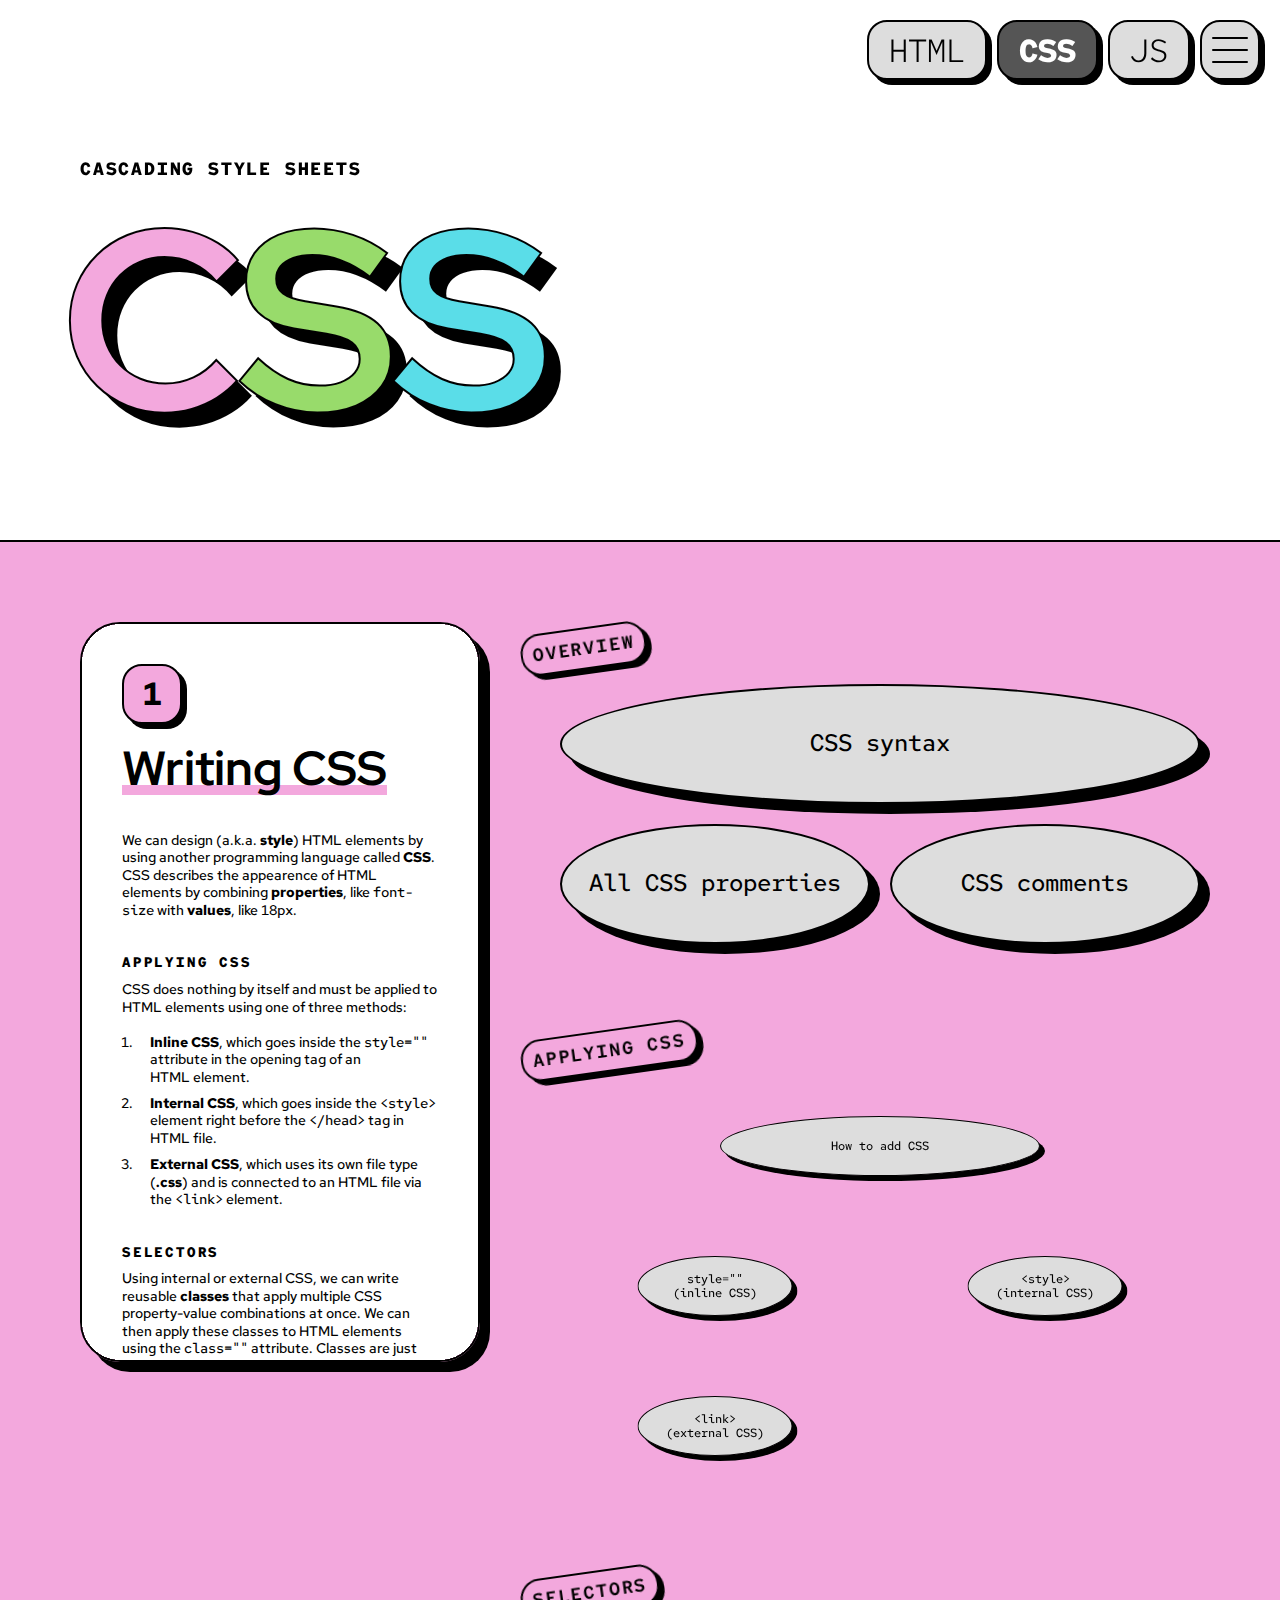
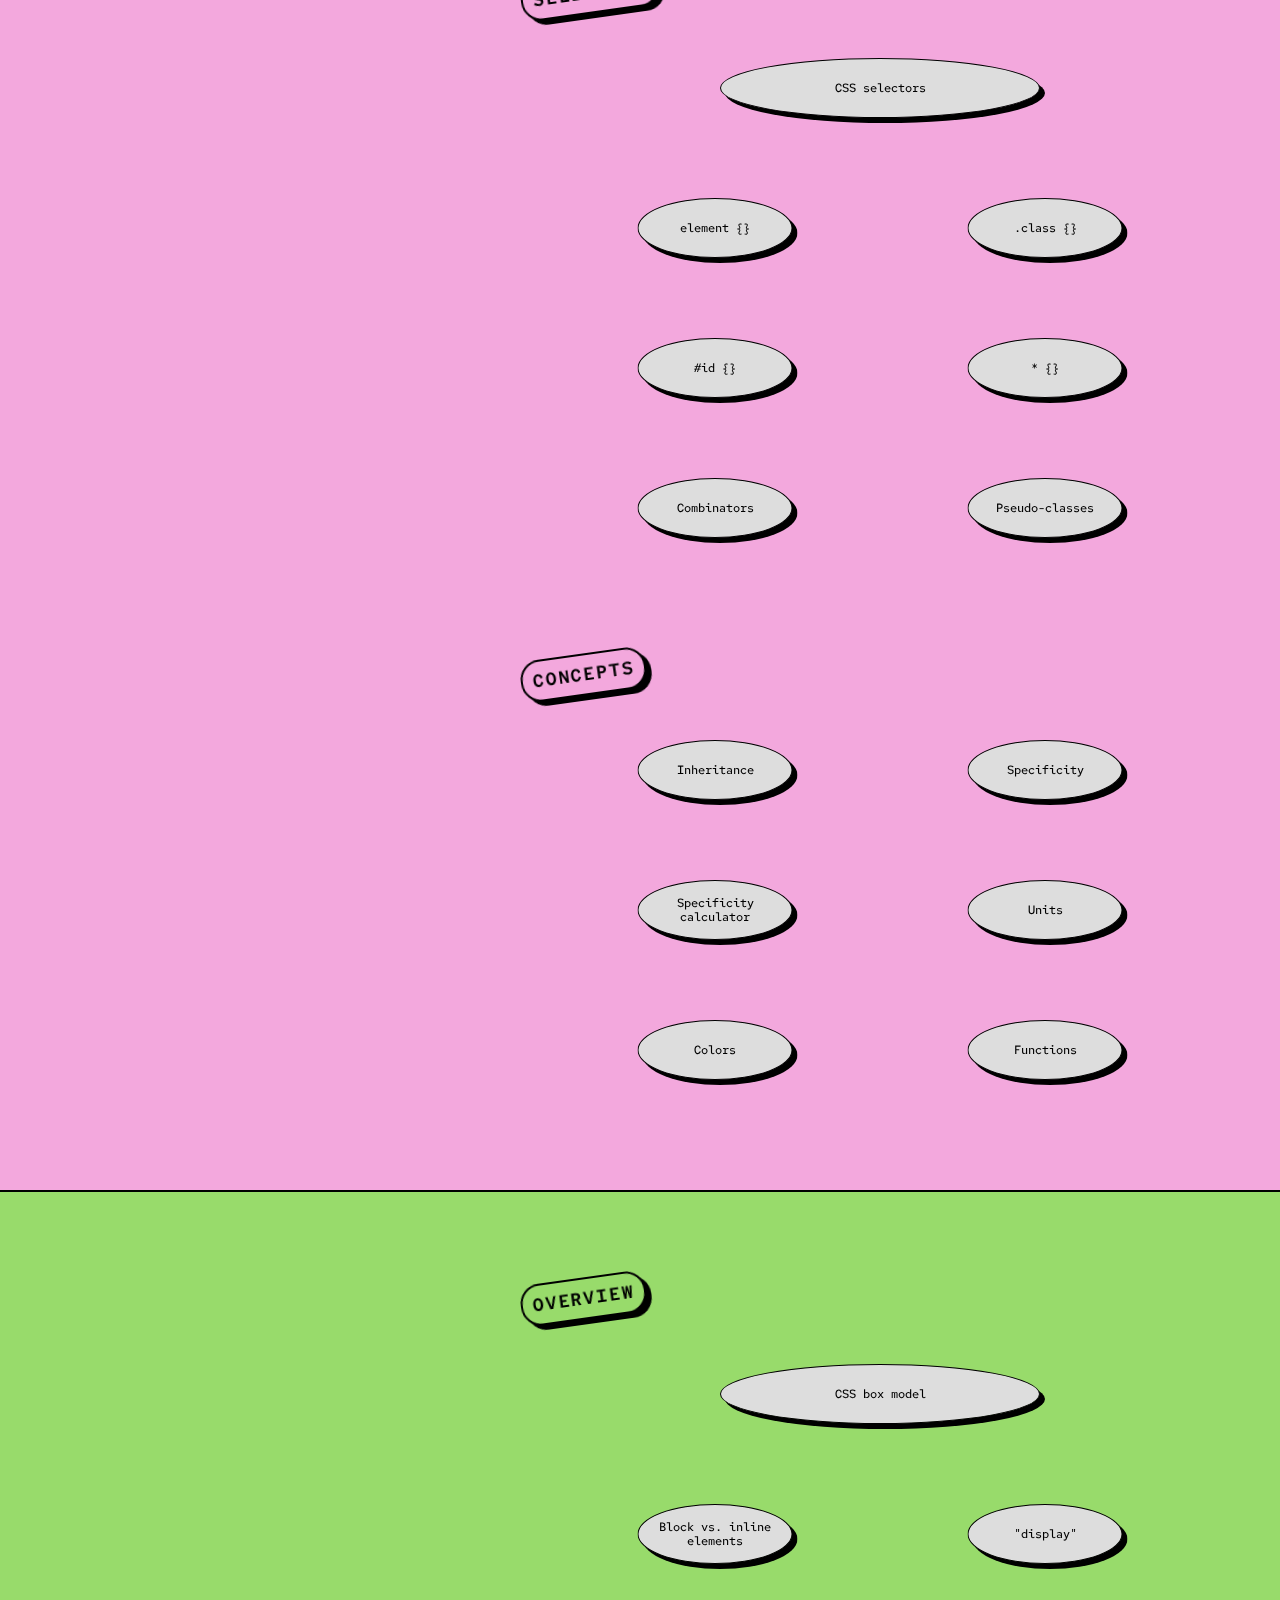
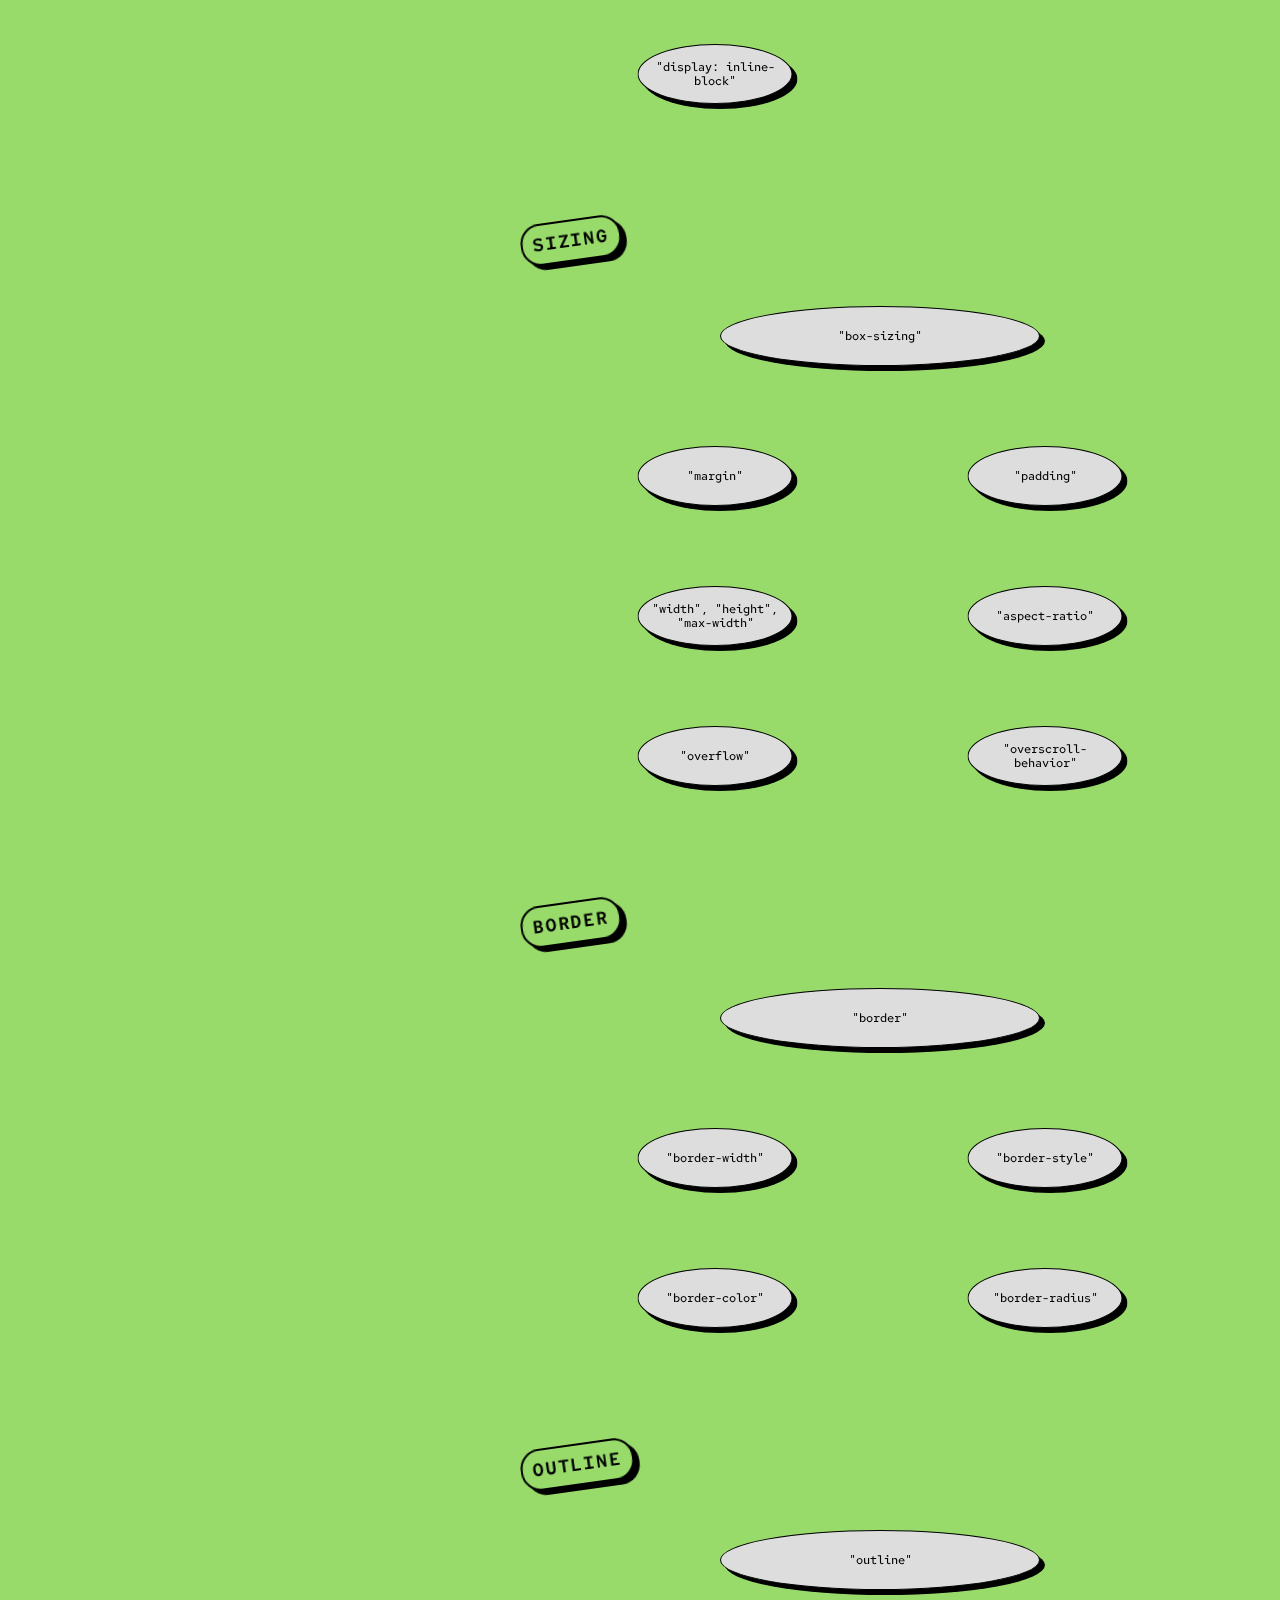
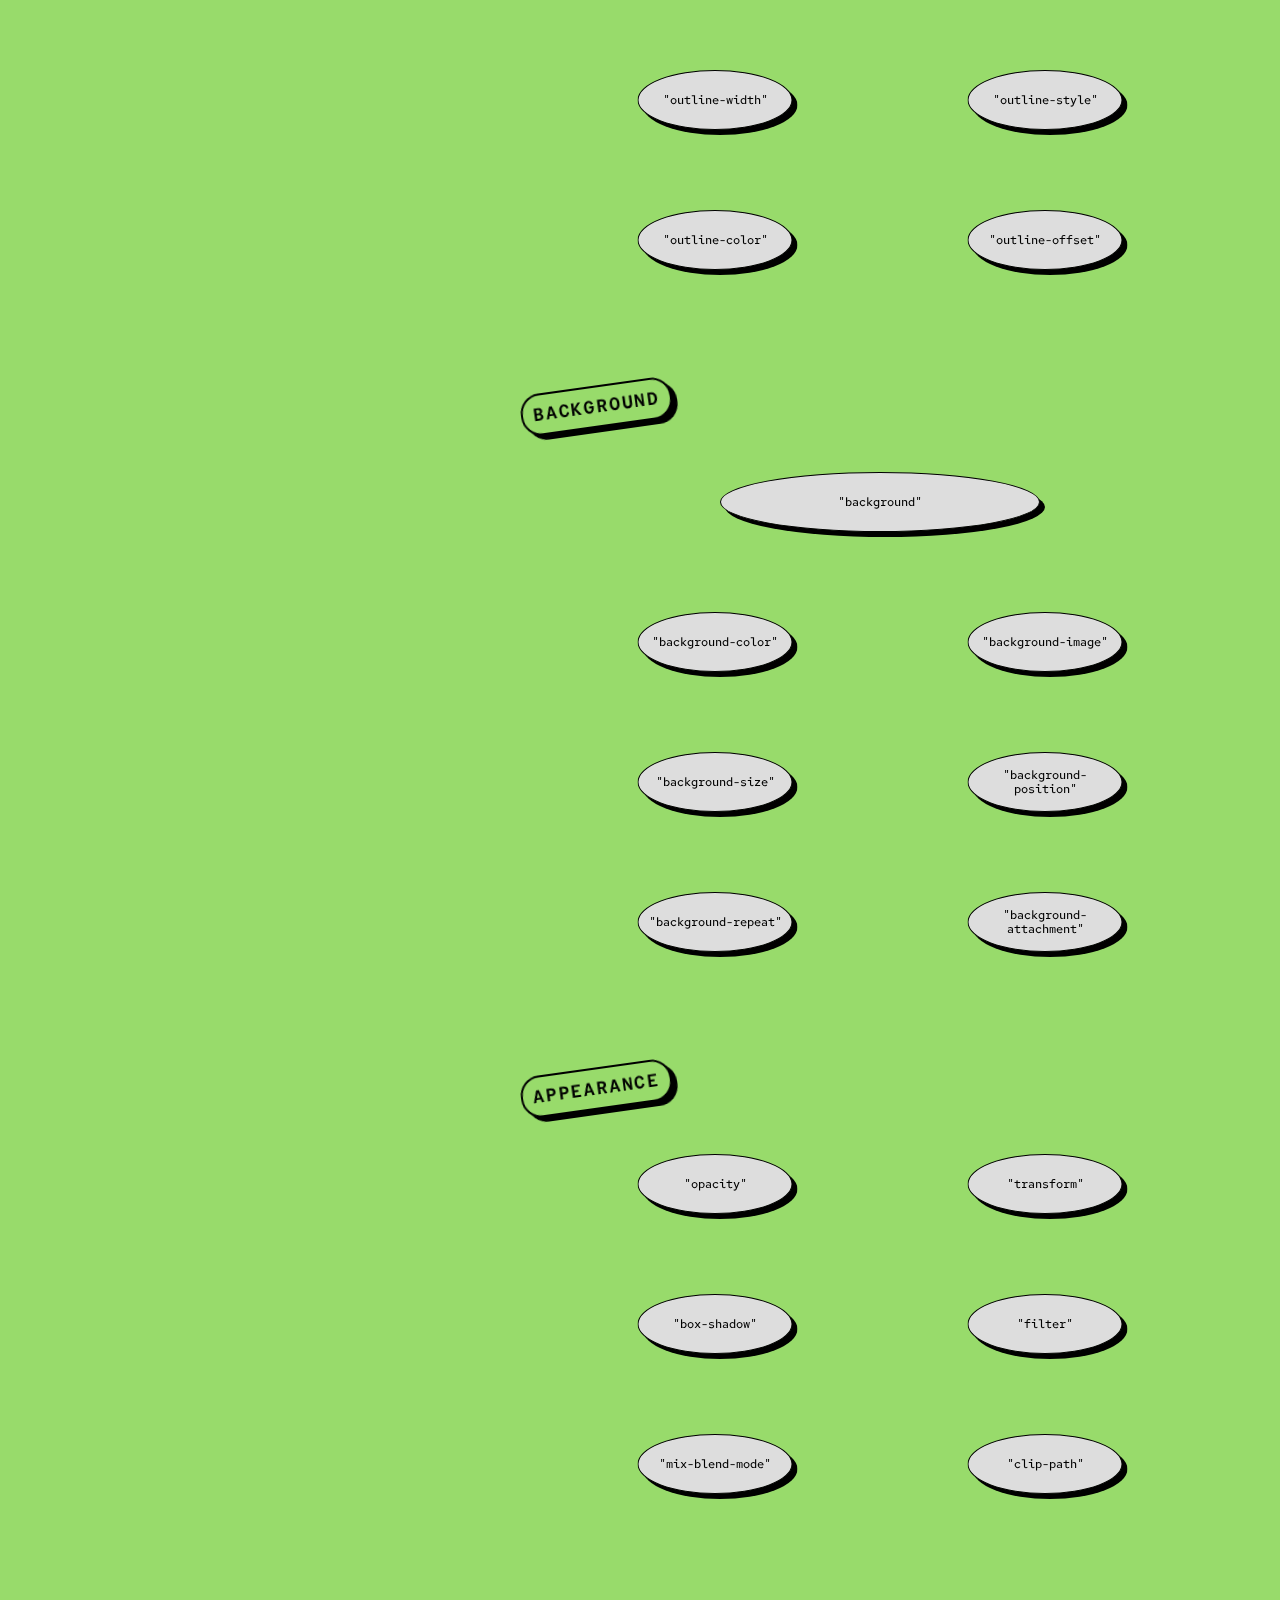
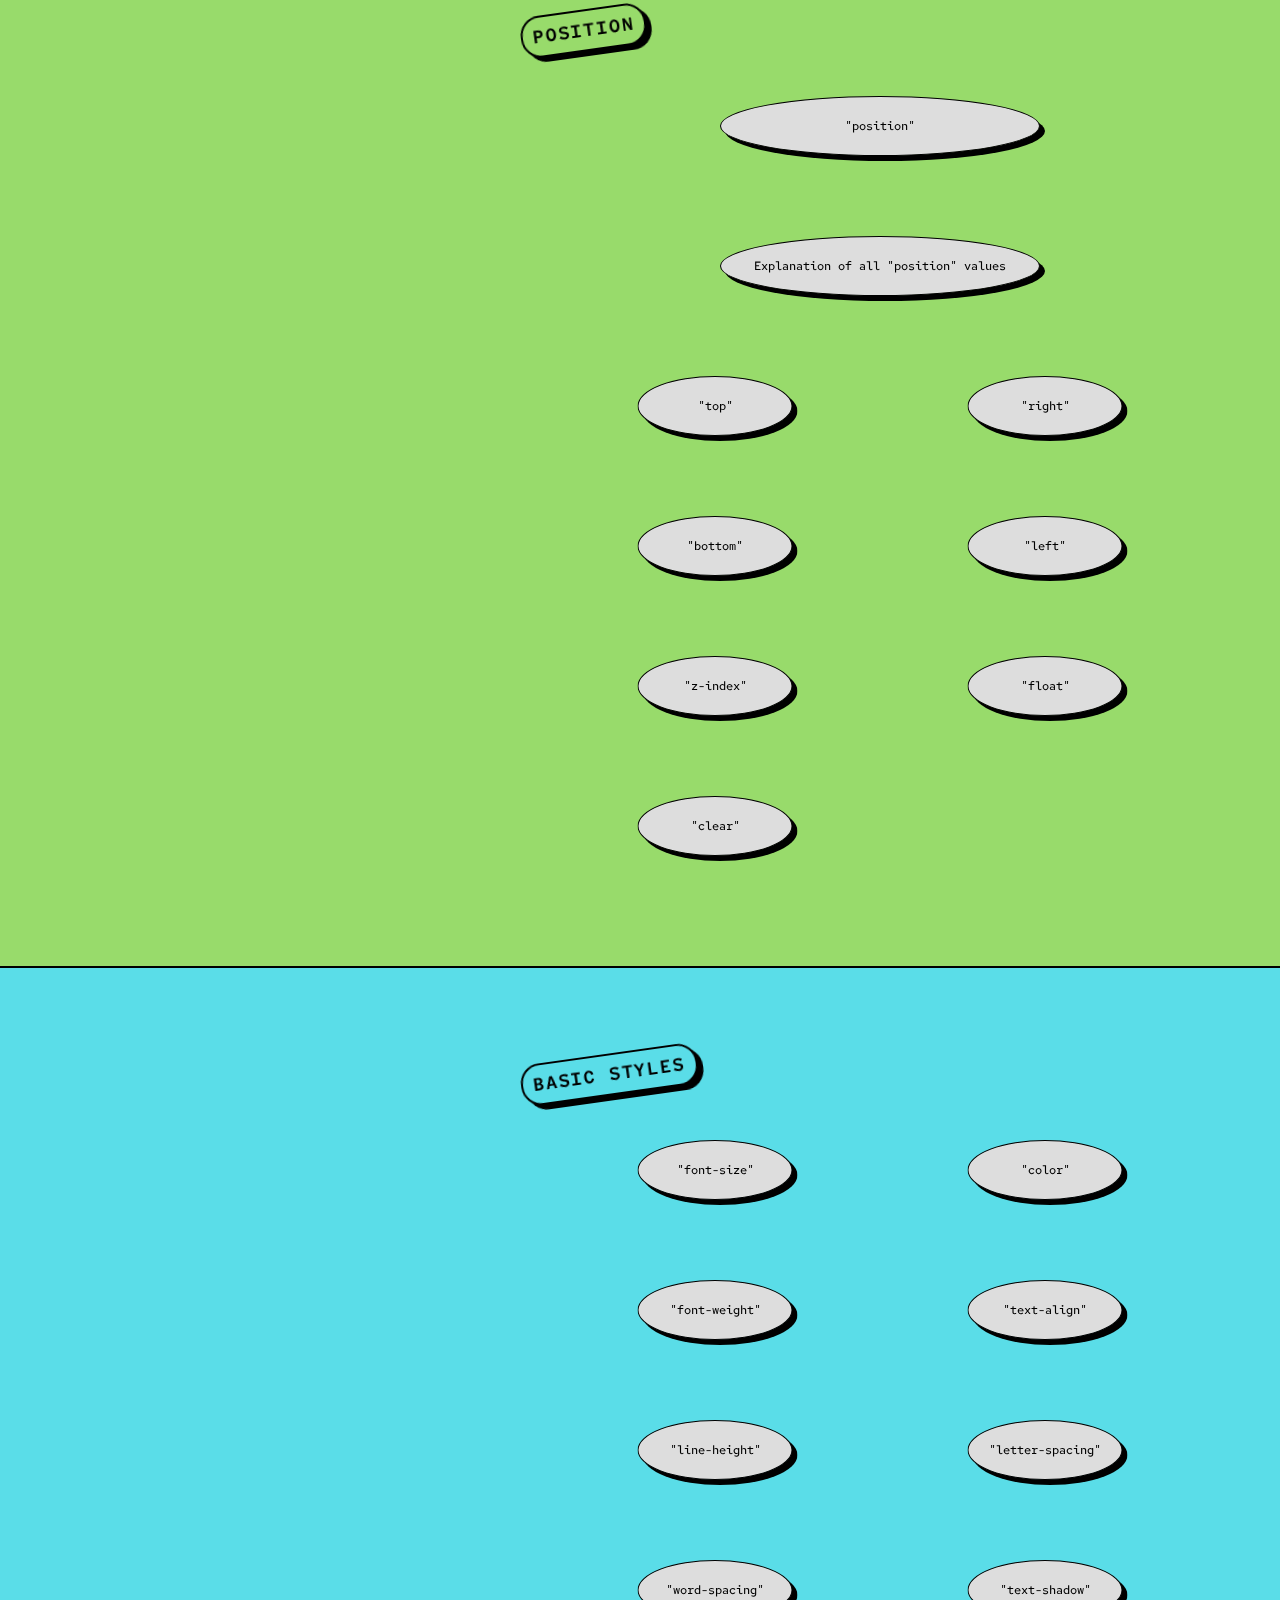
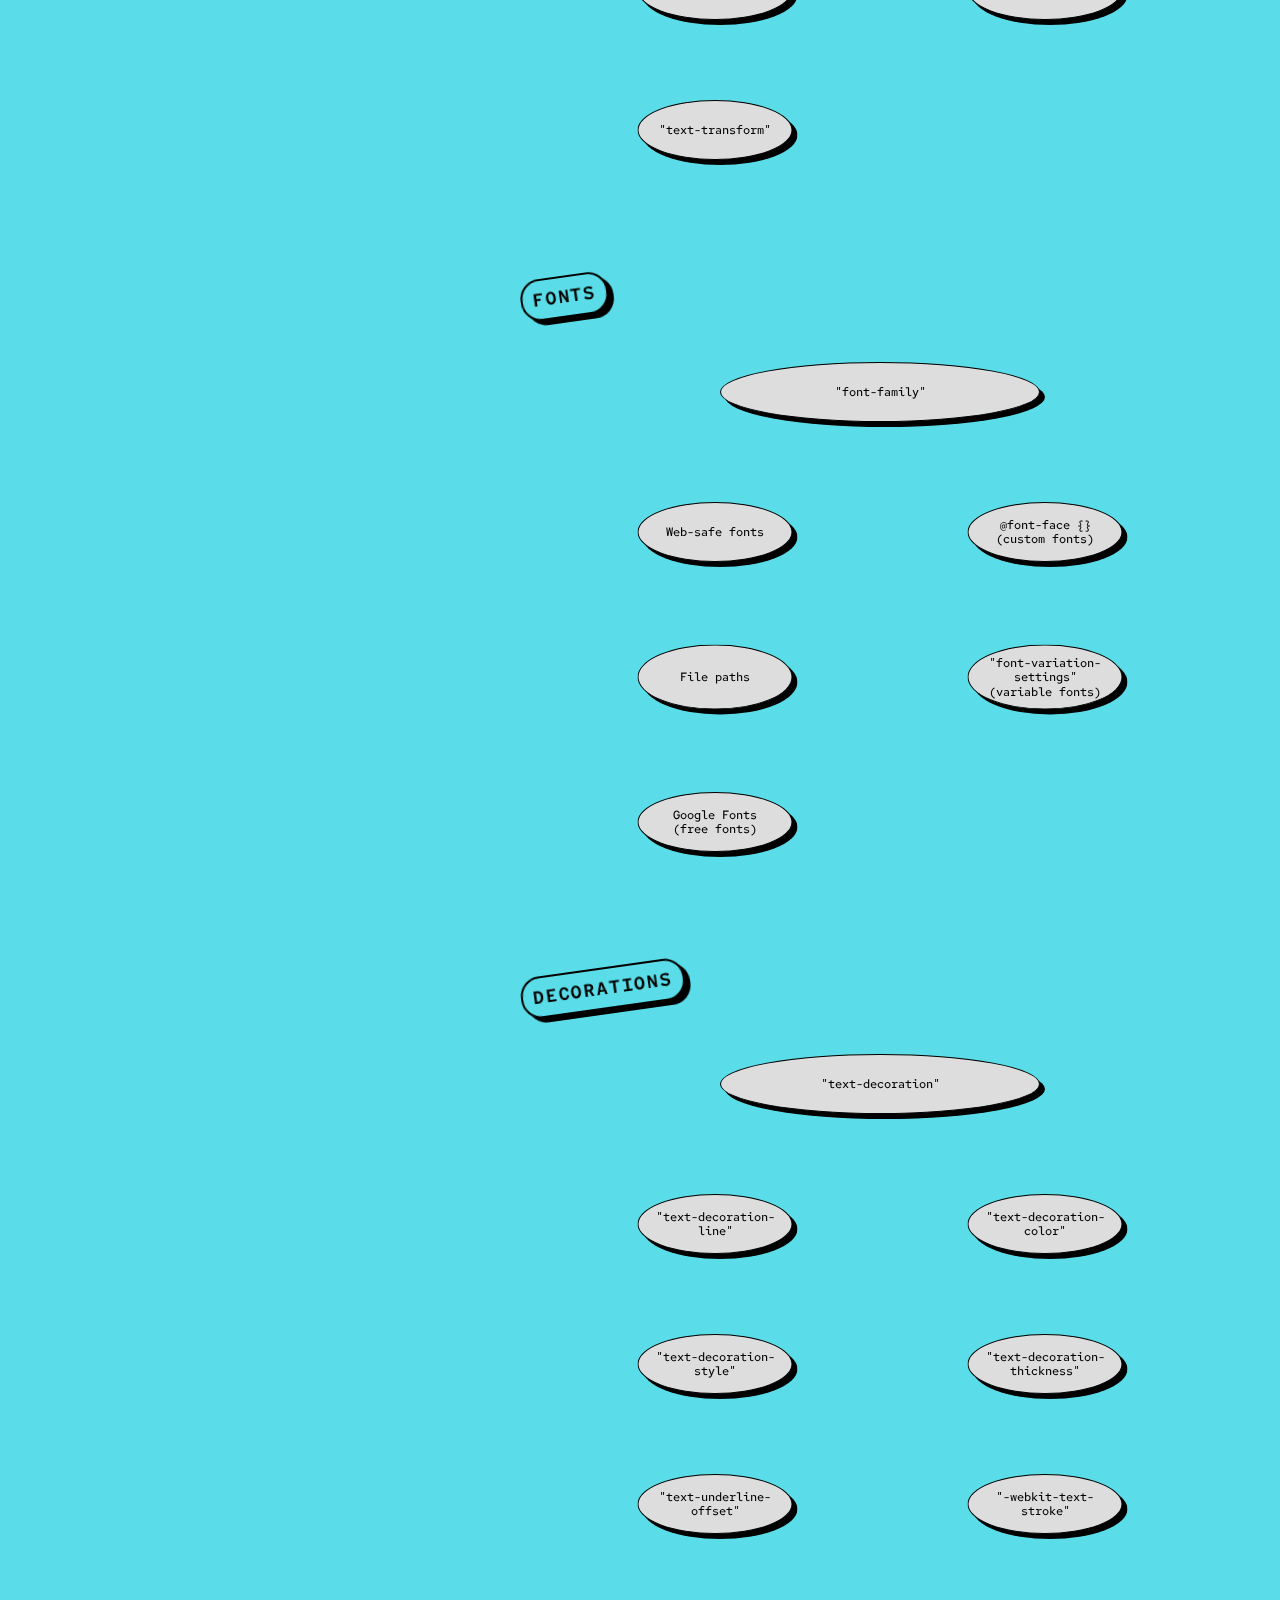
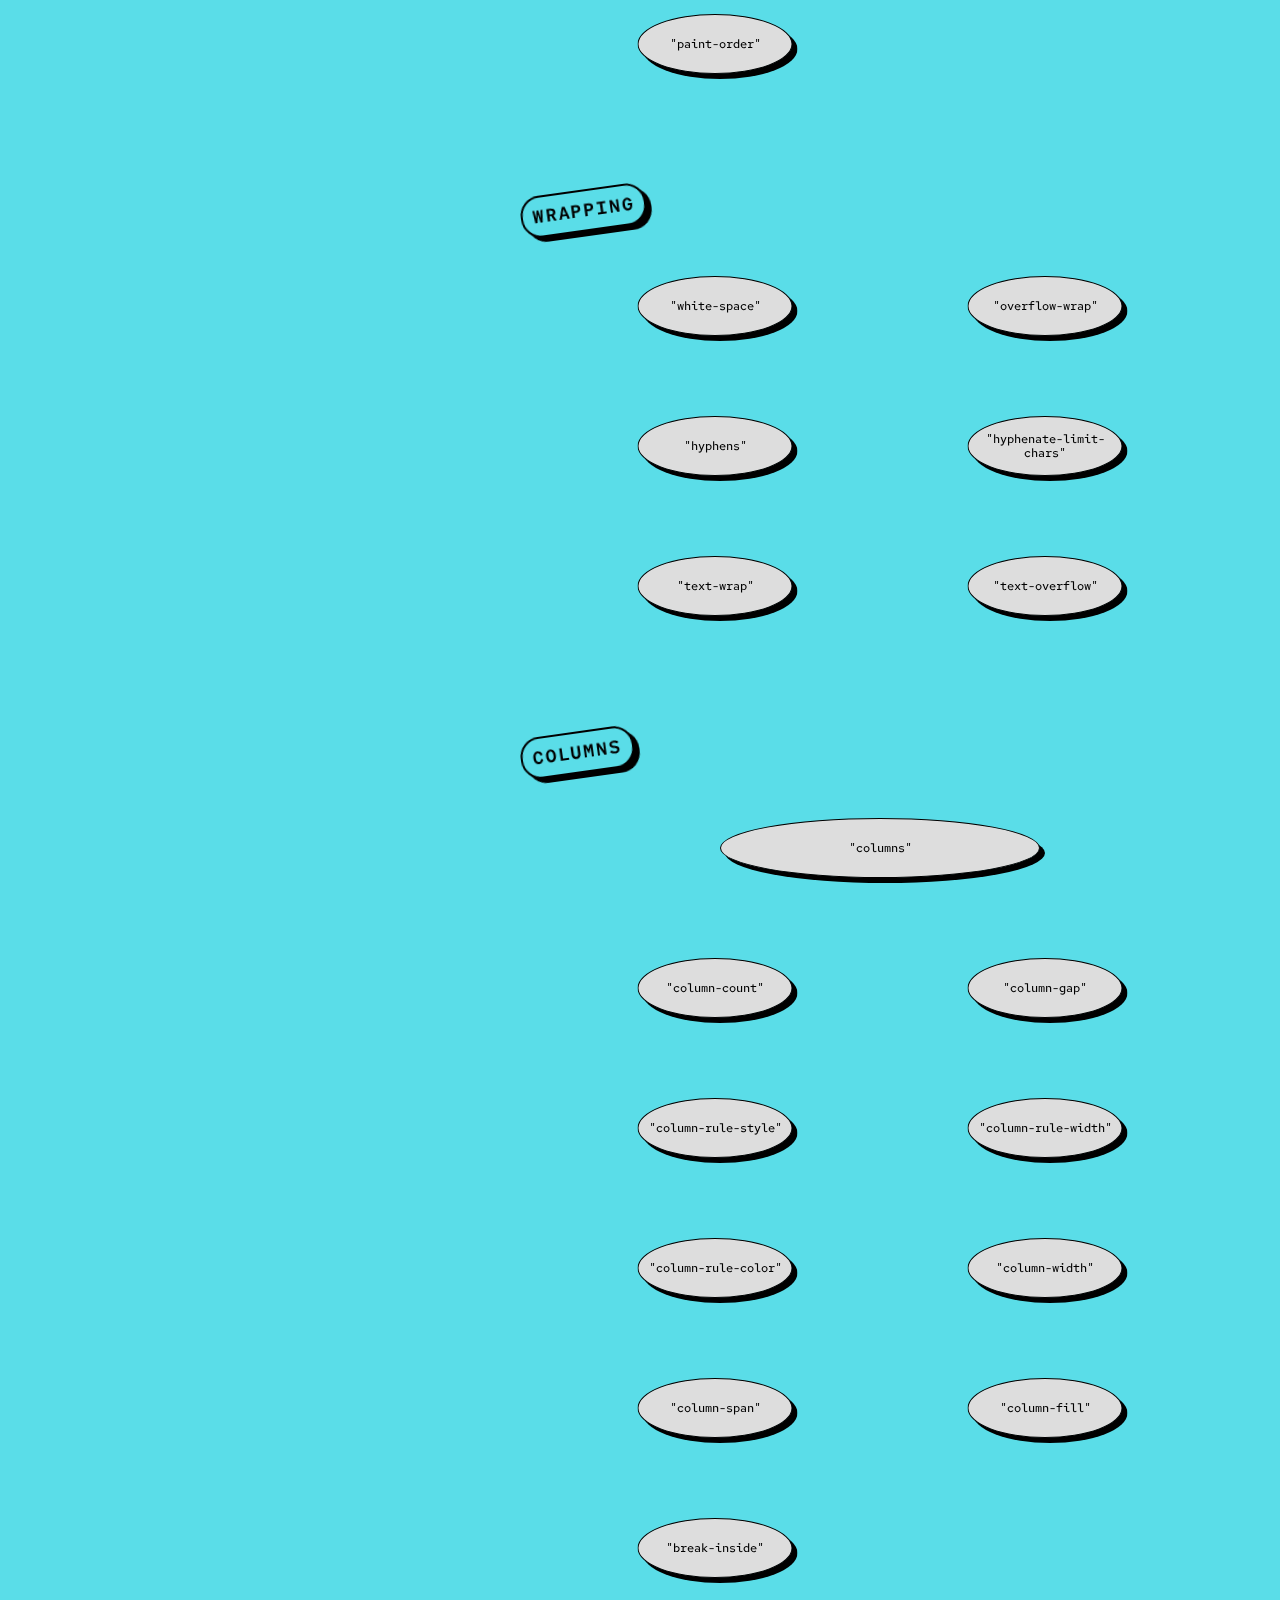
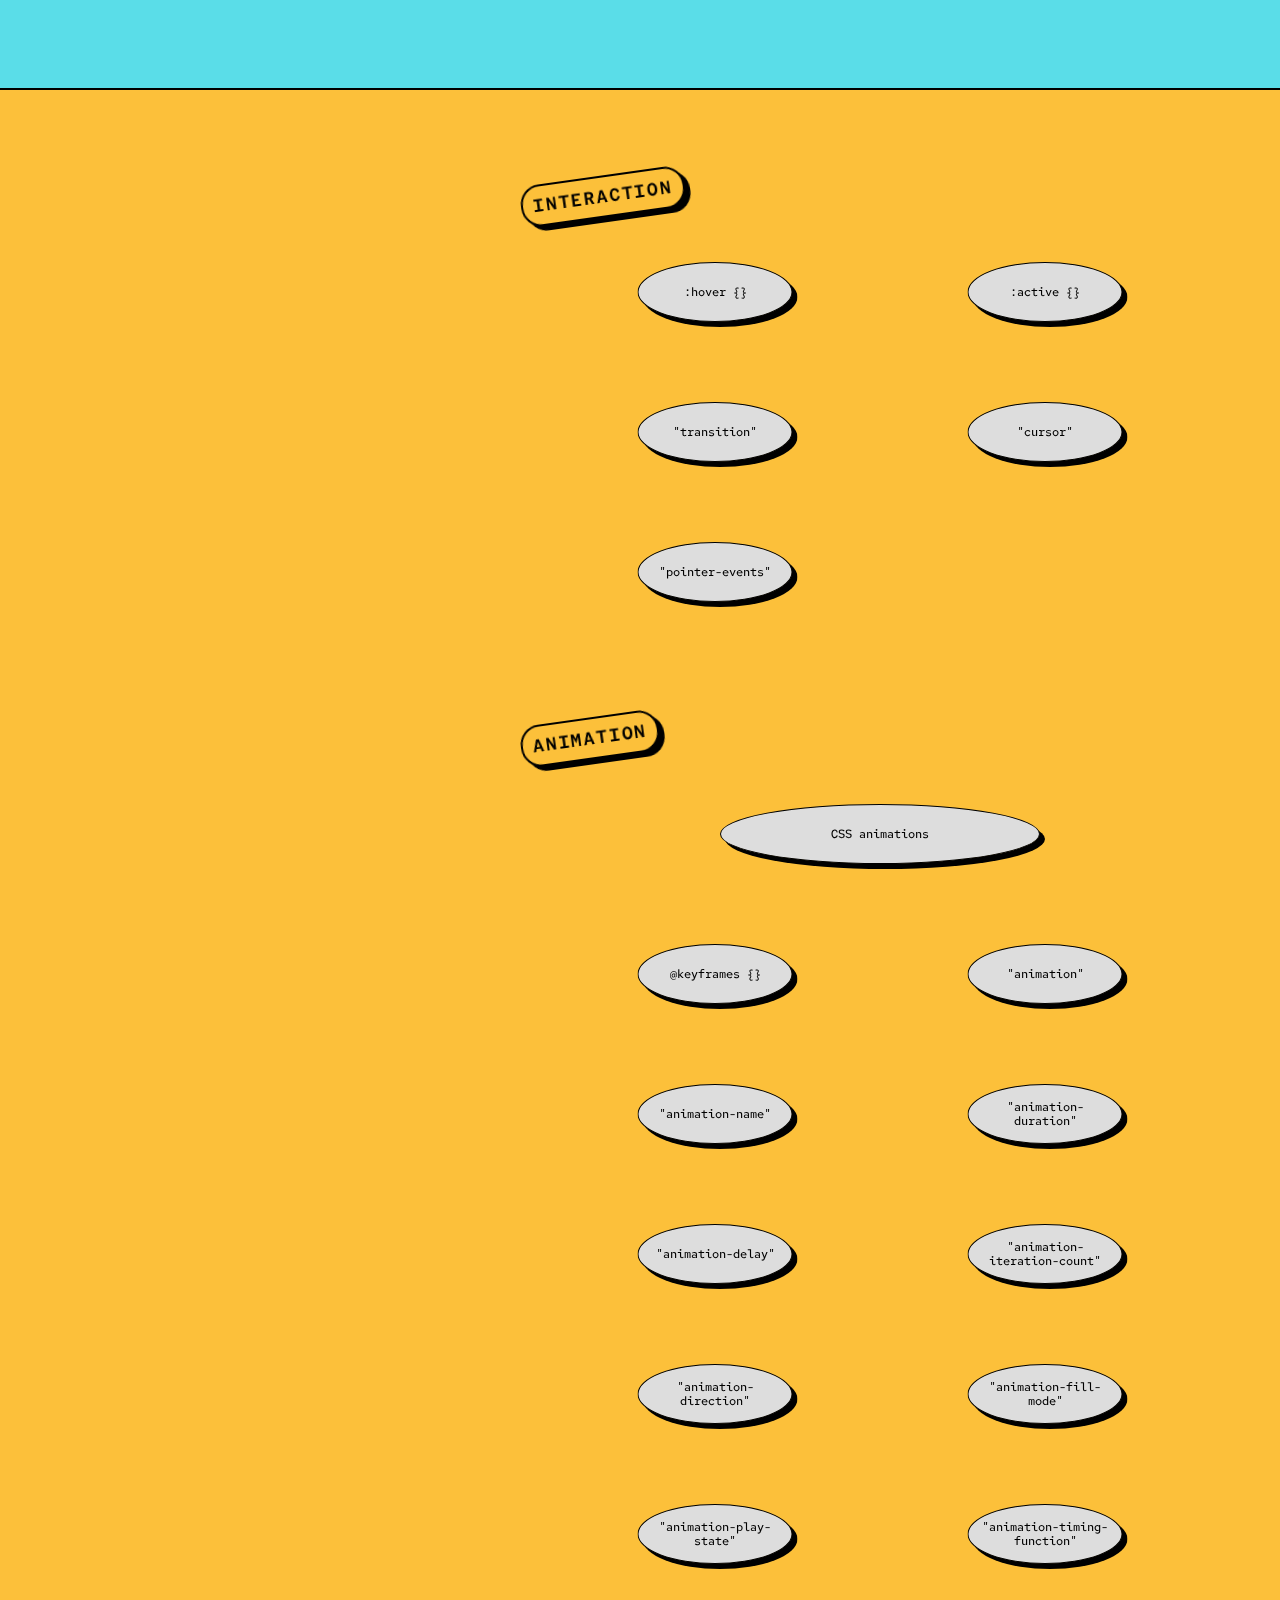
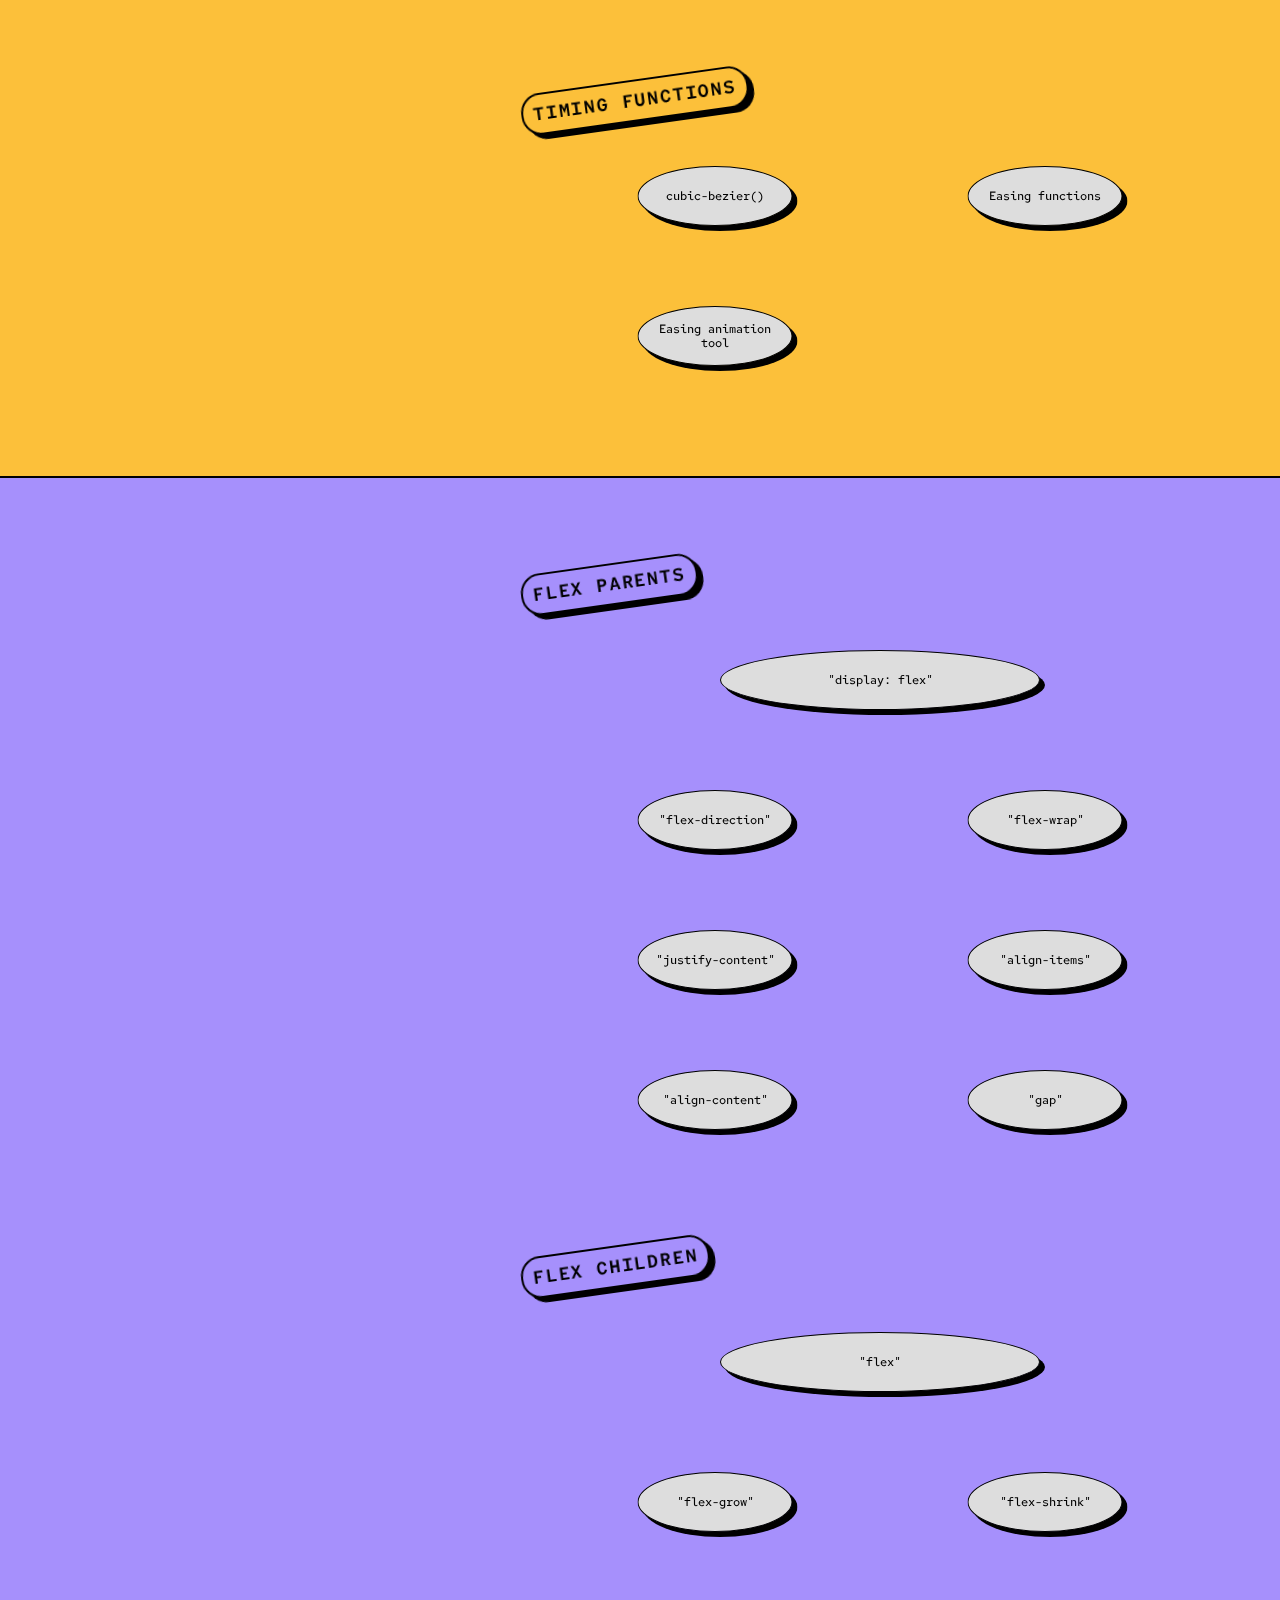
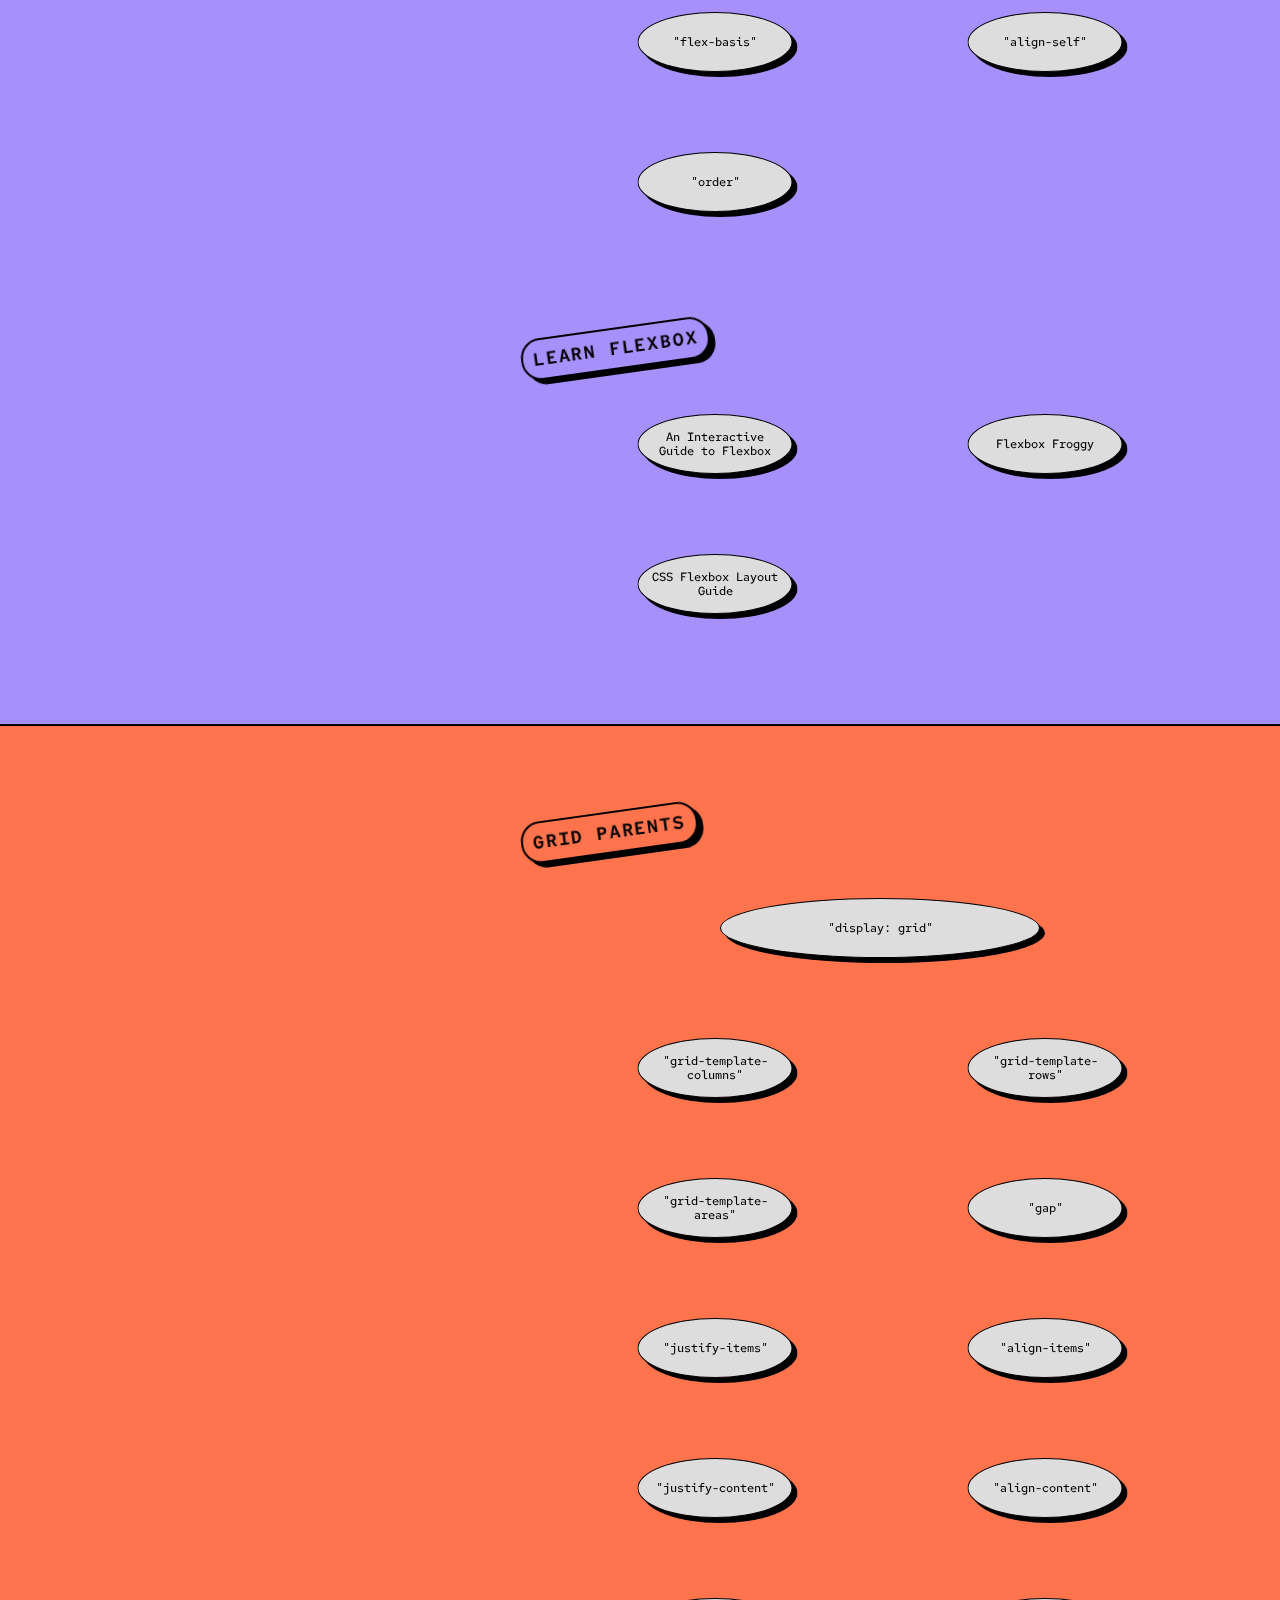
==== commit 2d3ca6a7: "small updates" ====
--- a/css/index.html
+++ b/css/index.html
@@ -73,69 +73,55 @@
 					<div class="section-info-number">1</div>
 					<h2><a href="#writing-css">Writing CSS</a></h2>
 					<p>
-						We can design (a.k.a. <strong>style</strong>) HTML elements by using another programming
-						language called <strong>CSS</strong>. CSS describes the appearence of HTML elements by combining
-						<strong>properties</strong>, like <code>font-size</code> with <strong>values</strong>, like
-						<code>18px</code>.
-					</p>
+						We can design (a.k.a. <strong>style</strong>) HTML elements by using another programming language called <strong>CSS</strong>. CSS describes the appearence of HTML elements by combining <strong>properties</strong>, like <code>font-size</code> with <strong>values</strong>, like <code>18px</code>.
+					</p>
+
+					<h3>Applying CSS</h3>
 					<p>
 						CSS does nothing by itself and must be applied to HTML elements using one of three methods:
 					</p>
 					<ol>
-						<li><strong>Inline CSS</strong>, which goes inside the <code>style=""</code> attribute in the
-							opening tag of an HTML element.</li>
-						<li><strong>Internal CSS</strong>, which goes inside the <code>&lt;style&gt;</code> element
-							right before the <code>&lt;/head&gt;</code> tag in HTML file.</li>
-						<li><strong>External CSS</strong>, which uses its own file type (<strong>.css</strong>) and is
-							connected to an HTML file via the <code>&lt;link&gt;</code> element.</li>
+						<li><strong>Inline CSS</strong>, which goes inside the <code>style=""</code> attribute in the opening tag of an HTML element.</li>
+						<li><strong>Internal CSS</strong>, which goes inside the <code>&lt;style&gt;</code> element right before the <code>&lt;/head&gt;</code> tag in HTML file.</li>
+						<li><strong>External CSS</strong>, which uses its own file type (<strong>.css</strong>) and is connected to an HTML file via the <code>&lt;link&gt;</code> element.</li>
 					</ol>
-					<p>
-						Using internal or external CSS, we can write reusable <strong>classes</strong> that apply
-						multiple CSS property-value combinations at once. We can then apply these classes to HTML
-						elements using the <code>class=""</code> attribute. Classes are just one kind of several
-						possible <strong>selectors</strong>, which apply CSS to elements based on different rules.
+
+					<h3>Selectors</h3>
+					<p>
+						Using internal or external CSS, we can write reusable <strong>classes</strong> that apply multiple CSS property-value combinations at once. We can then apply these classes to HTML elements using the <code>class=""</code> attribute. Classes are just one kind of several possible <strong>selectors</strong>, which apply CSS to elements based on different rules.
 					</p>
 				</div>
 				<div class="section-content">
 					<h3 id="writing-css-overview"><a href="#writing-css-overview">Overview</a></h3>
-					<a href="https://www.w3schools.com/css/css_syntax.ASP" class="section-content-link-long"
-						target="_blank">CSS syntax</a>
-					<a href="https://developer.mozilla.org/en-US/docs/Web/CSS/Reference" target="_blank">All CSS
-						properties</a>
-					<a href="https://www.w3schools.com/css/css_comments.asp" target="_blank">CSS
-						comments</a>
-					<a href="https://developer.mozilla.org/en-US/docs/Web/CSS/CSS_cascade/Inheritance"
-						target="_blank">Inheritance</a>
-					<a href="https://www.w3schools.com/css/css_specificity.asp" target="_blank">Specificity</a>
-					<a href="https://specificity.keegan.st/" target="_blank">Specificity calculator</a>
+					<a href="https://www.w3schools.com/css/css_syntax.ASP" class="section-content-link-long" target="_blank">CSS syntax</a>
+					<a href="https://developer.mozilla.org/en-US/docs/Web/CSS/Reference" target="_blank">All CSS properties</a>
+					<a href="https://www.w3schools.com/css/css_comments.asp" target="_blank">CSS comments</a>
 
 					<div class="section-content-break"></div>
 
 					<h3 id="writing-css-applying-css"><a href="#writing-css-applying-css">Applying CSS</a></h3>
-					<a href="https://www.w3schools.com/css/css_howto.asp" class="section-content-link-long"
-						target="_blank">How to add CSS</a>
+					<a href="https://www.w3schools.com/css/css_howto.asp" class="section-content-link-long" target="_blank">How to add CSS</a>
 					<a href="https://www.w3schools.com/tags/att_style.asp" target="_blank">style=""<br>(inline CSS)</a>
-					<a href="https://www.w3schools.com/tags/tag_style.asp" target="_blank">&lt;style&gt;<br>(internal
-						CSS)</a>
-					<a href="https://www.w3schools.com/tags/tag_link.asp" target="_blank">&lt;link&gt;<br>(external
-						CSS)</a>
+					<a href="https://www.w3schools.com/tags/tag_style.asp" target="_blank">&lt;style&gt;<br>(internal CSS)</a>
+					<a href="https://www.w3schools.com/tags/tag_link.asp" target="_blank">&lt;link&gt;<br>(external CSS)</a>
 
 					<div class="section-content-break"></div>
 
 					<h3 id="writing-css-selectors"><a href="#writing-css-selectors">Selectors</a></h3>
-					<a href="https://www.w3schools.com/css/css_selectors.asp" class="section-content-link-long"
-						target="_blank">CSS selectors</a>
+					<a href="https://www.w3schools.com/css/css_selectors.asp" class="section-content-link-long" target="_blank">CSS selectors</a>
 					<a href="https://www.w3schools.com/cssref/sel_element.php" target="_blank">element {}</a>
 					<a href="https://www.w3schools.com/cssref/sel_class.php" target="_blank">.class {}</a>
 					<a href="https://www.w3schools.com/cssref/sel_id.php" target="_blank">#id {}</a>
 					<a href="https://www.w3schools.com/cssref/sel_all.php" target="_blank">* {}</a>
 					<a href="https://www.w3schools.com/css/css_combinators.asp" target="_blank">Combinators</a>
-					<a href="https://www.w3schools.com/cssref/css_ref_pseudo_classes.php"
-						target="_blank">Pseudo-classes</a>
+					<a href="https://www.w3schools.com/cssref/css_ref_pseudo_classes.php" target="_blank">Pseudo-classes</a>
 
 					<div class="section-content-break"></div>
 
 					<h3 id="writing-css-concepts"><a href="#writing-css-concepts">Concepts</a></h3>
+					<a href="https://developer.mozilla.org/en-US/docs/Web/CSS/CSS_cascade/Inheritance" target="_blank">Inheritance</a>
+					<a href="https://www.w3schools.com/css/css_specificity.asp" target="_blank">Specificity</a>
+					<a href="https://specificity.keegan.st/" target="_blank">Specificity calculator</a>
 					<a href="https://www.w3schools.com/cssref/css_units.php" target="_blank">Units</a>
 					<a href="https://www.w3schools.com/cssref/css_colors_legal.php" target="_blank">Colors</a>
 					<a href="https://www.w3schools.com/cssref/css_functions.php" target="_blank">Functions</a>
@@ -149,109 +135,79 @@
 					<div class="section-info-number">2</div>
 					<h2><a href="#box-model">The box model</a></h2>
 					<p>
-						Every HTML element is a box that we can customize using a wide selection of CSS properties. This
-						is true for any element, whether it’s typography, media, or a generic <code>&lt;div&gt;</code>.
-						When we create new HTML elements, we are essentially adding more boxes to our page either at the
-						end of the page or inside existing elements/boxes.
-					</p>
-					<p>
-						Generally speaking, we want elements to adapt to the screen size. The <strong>box model</strong>
-						lets us define properties that space our elements apart while maintaining <strong>responsive
-							design</strong>. Here are the most common properties we use for the box model:
+						Every HTML element is a box that we can customize using a wide selection of CSS properties. This is true for any element, whether it’s typography, media, or a generic <code>&lt;div&gt;</code>. When we create new HTML elements, we are essentially adding more boxes to our page either at the end of the page or inside existing elements/boxes.
+					</p>
+					<p>
+						Generally speaking, we want elements to adapt to the screen size. The <strong>box model</strong> lets us define properties that space our elements apart while maintaining <strong>responsive design</strong>. Here are the most common properties we use for the box model:
 					</p>
 					<ol>
-						<li><strong><code>"margin"</code></strong> defines the space around (outside) an element. The
-							margin between multiple elements overlaps each other.</li>
-						<li><strong><code>"padding"</code></strong> defines the space inside an element. This space goes
-							around the content inside the element.</li>
-						<li><strong><code>"border"</code></strong> is the line between an element’s margin and padding.
-						</li>
-						<li><strong><code>"background"</code></strong> is a shorthand for multiple properties that
-							control the appearence of the inside of an element.</li>
+						<li><strong><code>"margin"</code></strong> defines the space around (outside) an element. The margin between multiple elements overlaps each other.</li>
+						<li><strong><code>"padding"</code></strong> defines the space inside an element. This space goes around the content inside the element.</li>
+						<li><strong><code>"border"</code></strong> is the line between an element’s margin and padding.</li>
+						<li><strong><code>"background"</code></strong> is a shorthand for multiple properties that control the appearence of the inside of an element.</li>
 					</ol>
-					<p>
-						One weird quirk of CSS is that and element’s padding is not included in its width. We want to
-						override this in virtually all cases using
-						<strong><code>"box-sizing: border-box"</code></strong>.
-					</p>
-					<p>
-						Another quirk to note is that the box model works differently for block vs. inline elements.
-						<strong>Inline elements don’t support all of the properties that block elements
-							support.</strong> For example, if you want to set the <code>"transform"</code> property for
-						an inline element, you’ll need to first set it to
-						<strong><code>"display: inline-block"</code></strong>.
-					</p>
-					<p>
-						If we want elements to break out of the flow of the document, we can use the
-						<strong><code>"position"</code></strong> or <strong><code>"float"</code></strong> properties. Be
-						careful with these though, because they can lead to issues when you test your site on different
-						screen sizes!
+
+					<h3>Box sizing</h3>
+					<p>
+						One weird quirk of CSS is that and element’s padding is not included in its width. We want to override this in virtually all cases using <strong><code>"box-sizing: border-box"</code></strong>.
+					</p>
+
+					<h3>Block vs. inline elements</h3>
+					<p>
+						Another quirk to note is that the box model works differently for block vs. inline elements. <strong>Inline elements don’t support all of the properties that block elements support.</strong> For example, if you want to set the <code>"transform"</code> property for an inline element, you’ll need to first set it to <strong><code>"display: inline-block"</code></strong>.
+					</p>
+
+					<h3>Positioning</h3>
+					<p>
+						If we want elements to break out of the flow of the document, we can use the <strong><code>"position"</code></strong> or <strong><code>"float"</code></strong> properties. Be careful with these though, because they can lead to issues when you test your site on different screen sizes!
 					</p>
 				</div>
 				<div class="section-content">
 					<h3 id="box-model-overview"><a href="#box-model-overview">Overview</a></h3>
-					<a href="https://www.w3schools.com/css/css_boxmodel.asp" class="section-content-link-long"
-						target="_blank">CSS box model</a>
-					<a href="https://www.w3schools.com/html/html_blocks.asp" target="_blank">Block vs. inline
-						elements</a>
+					<a href="https://www.w3schools.com/css/css_boxmodel.asp" class="section-content-link-long" target="_blank">CSS box model</a>
+					<a href="https://www.w3schools.com/html/html_blocks.asp" target="_blank">Block vs. inline elements</a>
 					<a href="https://www.w3schools.com/cssref/pr_class_display.php" target="_blank">"display"</a>
-					<a href="https://www.w3schools.com/css/css_inline-block.asp" target="_blank">"display:
-						inline-block"</a>
+					<a href="https://www.w3schools.com/css/css_inline-block.asp" target="_blank">"display: inline-block"</a>
 
 					<div class="section-content-break"></div>
 
 					<h3 id="box-model-sizing"><a href="#box-model-sizing">Sizing</a></h3>
-					<a href="https://www.w3schools.com/css/css3_box-sizing.asp" target="_blank"
-						class="section-content-link-long">"box-sizing"</a>
+					<a href="https://www.w3schools.com/css/css3_box-sizing.asp" target="_blank" class="section-content-link-long">"box-sizing"</a>
 					<a href="https://www.w3schools.com/css/css_margin.asp" target="_blank">"margin"</a>
 					<a href="https://www.w3schools.com/css/css_padding.asp" target="_blank">"padding"</a>
-					<a href="https://www.w3schools.com/css/css_dimension.asp" target="_blank">"width", "height",
-						"max-width"</a>
-					<a href="https://www.w3schools.com/cssref/css_pr_aspect-ratio.php"
-						target="_blank">"aspect-ratio"</a>
+					<a href="https://www.w3schools.com/css/css_dimension.asp" target="_blank">"width", "height", "max-width"</a>
+					<a href="https://www.w3schools.com/cssref/css_pr_aspect-ratio.php" target="_blank">"aspect-ratio"</a>
 					<a href="https://developer.mozilla.org/en-US/docs/Web/CSS/overflow" target="_blank">"overflow"</a>
-					<a href="https://developer.mozilla.org/en-US/docs/Web/CSS/overscroll-behavior"
-						target="_blank">"overscroll-behavior"</a>
+					<a href="https://developer.mozilla.org/en-US/docs/Web/CSS/overscroll-behavior" target="_blank">"overscroll-behavior"</a>
 
 					<div class="section-content-break"></div>
 
 					<h3 id="box-model-border"><a href="#box-model-border">Border</a></h3>
-					<a href="https://www.w3schools.com/cssref/pr_border.php" target="_blank"
-						class="section-content-link-long">"border"</a>
+					<a href="https://www.w3schools.com/cssref/pr_border.php" target="_blank" class="section-content-link-long">"border"</a>
 					<a href="https://www.w3schools.com/cssref/pr_border-width.php" target="_blank">"border-width"</a>
 					<a href="https://www.w3schools.com/cssref/pr_border-style.php" target="_blank">"border-style"</a>
 					<a href="https://www.w3schools.com/cssref/pr_border-color.php" target="_blank">"border-color"</a>
-					<a href="https://www.w3schools.com/cssref/css3_pr_border-radius.php"
-						target="_blank">"border-radius"</a>
+					<a href="https://www.w3schools.com/cssref/css3_pr_border-radius.php" target="_blank">"border-radius"</a>
 
 					<div class="section-content-break"></div>
 
 					<h3 id="box-model-outline"><a href="#box-model-outline">Outline</a></h3>
-					<a href="https://www.w3schools.com/cssref/pr_outline.php" target="_blank"
-						class="section-content-link-long">"outline"</a>
+					<a href="https://www.w3schools.com/cssref/pr_outline.php" target="_blank" class="section-content-link-long">"outline"</a>
 					<a href="https://www.w3schools.com/cssref/pr_outline-width.php" target="_blank">"outline-width"</a>
 					<a href="https://www.w3schools.com/cssref/pr_outline-style.php" target="_blank">"outline-style"</a>
 					<a href="https://www.w3schools.com/cssref/pr_outline-color.php" target="_blank">"outline-color"</a>
-					<a href="https://www.w3schools.com/cssref/css3_pr_outline-offset.php"
-						target="_blank">"outline-offset"</a>
+					<a href="https://www.w3schools.com/cssref/css3_pr_outline-offset.php" target="_blank">"outline-offset"</a>
 
 					<div class="section-content-break"></div>
 
 					<h3 id="box-model-background"><a href="#box-model-background">Background</a></h3>
-					<a href="https://www.w3schools.com/cssref/css3_pr_background.php" target="_blank"
-						class="section-content-link-long">"background"</a>
-					<a href="https://www.w3schools.com/cssref/pr_background-color.php"
-						target="_blank">"background-color"</a>
-					<a href="https://www.w3schools.com/cssref/pr_background-image.php"
-						target="_blank">"background-image"</a>
-					<a href="https://www.w3schools.com/cssref/css3_pr_background-size.php"
-						target="_blank">"background-size"</a>
-					<a href="https://www.w3schools.com/cssref/pr_background-position.php"
-						target="_blank">"background-position"</a>
-					<a href="https://www.w3schools.com/cssref/pr_background-repeat.php"
-						target="_blank">"background-repeat"</a>
-					<a href="https://www.w3schools.com/cssref/pr_background-attachment.php"
-						target="_blank">"background-attachment"</a>
+					<a href="https://www.w3schools.com/cssref/css3_pr_background.php" target="_blank" class="section-content-link-long">"background"</a>
+					<a href="https://www.w3schools.com/cssref/pr_background-color.php" target="_blank">"background-color"</a>
+					<a href="https://www.w3schools.com/cssref/pr_background-image.php" target="_blank">"background-image"</a>
+					<a href="https://www.w3schools.com/cssref/css3_pr_background-size.php" target="_blank">"background-size"</a>
+					<a href="https://www.w3schools.com/cssref/pr_background-position.php" target="_blank">"background-position"</a>
+					<a href="https://www.w3schools.com/cssref/pr_background-repeat.php" target="_blank">"background-repeat"</a>
+					<a href="https://www.w3schools.com/cssref/pr_background-attachment.php" target="_blank">"background-attachment"</a>
 
 					<div class="section-content-break"></div>
 
@@ -260,17 +216,14 @@
 					<a href="https://www.w3schools.com/cssref/css3_pr_transform.php" target="_blank">"transform"</a>
 					<a href="https://www.w3schools.com/cssref/css3_pr_box-shadow.php" target="_blank">"box-shadow"</a>
 					<a href="https://www.w3schools.com/cssref/css3_pr_filter.php" target="_blank">"filter"</a>
-					<a href="https://www.w3schools.com/cssref/pr_mix-blend-mode.php"
-						target="_blank">"mix-blend-mode"</a>
+					<a href="https://www.w3schools.com/cssref/pr_mix-blend-mode.php" target="_blank">"mix-blend-mode"</a>
 					<a href="https://developer.mozilla.org/en-US/docs/Web/CSS/clip-path" target="_blank">"clip-path"</a>
 
 					<div class="section-content-break"></div>
 
 					<h3 id="box-model-position"><a href="#box-model-position">Position</a></h3>
-					<a href="https://www.w3schools.com/css/css_positioning.asp" class="section-content-link-long"
-						target="_blank">"position"</a>
-					<a href="https://www.youtube.com/watch?v=YEmdHbQBCSQ" class="section-content-link-long"
-						target="_blank">Explanation of all "position" values</a>
+					<a href="https://www.w3schools.com/css/css_positioning.asp" class="section-content-link-long" target="_blank">"position"</a>
+					<a href="https://www.youtube.com/watch?v=YEmdHbQBCSQ" class="section-content-link-long" target="_blank">Explanation of all "position" values</a>
 					<a href="https://www.w3schools.com/cssref/pr_pos_top.php" target="_blank">"top"</a>
 					<a href="https://www.w3schools.com/cssref/pr_pos_right.php" target="_blank">"right"</a>
 					<a href="https://www.w3schools.com/cssref/pr_pos_bottom.php" target="_blank">"bottom"</a>
@@ -288,20 +241,17 @@
 					<div class="section-info-number">3</div>
 					<h2><a href="#styling-text">Styling text</a></h2>
 					<p>
-						Text elements have their own set of unique properties. Even though we have several default text
-						elements, like <code>&lt;p&gt;</code> and <code>&lt;h1&gt;</code>, we can make any element look
-						like any other element using CSS.
-					</p>
-					<p>
-						Text elements will <strong>inherit</strong> properties from their parents. So, if we set a
-						parent’s font using <code>"font-family: sans-serif"</code>, then all child elements within that
-						parent will have a sans-serif font.
-					</p>
-					<p>
-						There are a limited number of <strong>web-safe fonts</strong> that all web browsers support. If
-						you want to use custom fonts, you’ll need to upload the font files along with your website’s
-						code. You can then link these files together using the <strong><code>@font-face</code></strong>
-						rule.
+						Text elements have their own set of unique properties. Even though we have several default text elements, like <code>&lt;p&gt;</code> and <code>&lt;h1&gt;</code>, we can make any element look like any other element using CSS.
+					</p>
+
+					<h3>Inheritence</h3>
+					<p>
+						Text elements will <strong>inherit</strong> properties from their parents. So, if we set a parent’s font using <code>"font-family: sans-serif"</code>, then all child elements within that parent will have a sans-serif font.
+					</p>
+
+					<h3>Fonts</h3>
+					<p>
+						There are a limited number of <strong>web-safe fonts</strong> that all web browsers support. If you want to use custom fonts, you’ll need to upload the font files along with your website’s code. You can then link these files together using the <strong><code>@font-face</code></strong> rule.
 					</p>
 				</div>
 				<div class="section-content">
@@ -311,84 +261,56 @@
 					<a href="https://www.w3schools.com/cssref/pr_font_weight.php" target="_blank">"font-weight"</a>
 					<a href="https://www.w3schools.com/cssref/pr_text_text-align.php" target="_blank">"text-align"</a>
 					<a href="https://www.w3schools.com/cssref/pr_dim_line-height.php" target="_blank">"line-height"</a>
-					<a href="https://www.w3schools.com/cssref/pr_text_letter-spacing.php"
-						target="_blank">"letter-spacing"</a>
-					<a href="https://www.w3schools.com/cssref/pr_text_word-spacing.php"
-						target="_blank">"word-spacing"</a>
+					<a href="https://www.w3schools.com/cssref/pr_text_letter-spacing.php" target="_blank">"letter-spacing"</a>
+					<a href="https://www.w3schools.com/cssref/pr_text_word-spacing.php" target="_blank">"word-spacing"</a>
 					<a href="https://www.w3schools.com/cssref/css3_pr_text-shadow.php" target="_blank">"text-shadow"</a>
-					<a href="https://www.w3schools.com/cssref/pr_text_text-transform.php"
-						target="_blank">"text-transform"</a>
+					<a href="https://www.w3schools.com/cssref/pr_text_text-transform.php" target="_blank">"text-transform"</a>
 
 					<div class="section-content-break"></div>
 
 					<h3 id="styling-text-fonts"><a href="#styling-text-fonts">Fonts</a></h3>
-					<a href="https://www.w3schools.com/cssref/pr_font_font-family.php" target="_blank"
-						class="section-content-link-long">"font-family"</a>
+					<a href="https://www.w3schools.com/cssref/pr_font_font-family.php" target="_blank" class="section-content-link-long">"font-family"</a>
 					<a href="https://www.w3.org/Style/Examples/007/fonts.en.html" target="_blank">Web-safe fonts</a>
-					<a href="https://www.w3schools.com/cssref/atrule_font-face.php" target="_blank">@font-face
-						{}<br>(custom fonts)</a>
+					<a href="https://www.w3schools.com/cssref/atrule_font-face.php" target="_blank">@font-face {}<br>(custom fonts)</a>
 					<a href="https://www.w3schools.com/html/html_filepaths.asp" target="_blank">File paths</a>
-					<a href="https://developer.mozilla.org/en-US/docs/Web/CSS/font-variation-settings"
-						target="_blank">"font-variation-settings"<br>(variable fonts)</a>
+					<a href="https://developer.mozilla.org/en-US/docs/Web/CSS/font-variation-settings" target="_blank">"font-variation-settings"<br>(variable fonts)</a>
 					<a href="https://fonts.google.com/" target="_blank">Google Fonts<br>(free fonts)</a>
 
 					<div class="section-content-break"></div>
 
 					<h3 id="styling-text-decorations"><a href="#styling-text-decorations">Decorations</a></h3>
-					<a href="https://www.w3schools.com/cssref/pr_text_text-decoration.php" target="_blank"
-						class="section-content-link-long">"text-decoration"</a>
-					<a href="https://www.w3schools.com/cssref/css3_pr_text-decoration-line.php"
-						target="_blank">"text-decoration-line"</a>
-					<a href="https://www.w3schools.com/cssref/css3_pr_text-decoration-color.php"
-						target="_blank">"text-decoration-color"</a>
-					<a href="https://www.w3schools.com/cssref/css3_pr_text-decoration-style.php"
-						target="_blank">"text-decoration-style"</a>
-					<a href="https://www.w3schools.com/cssref/pr_text_text-decoration-thickness.php"
-						target="_blank">"text-decoration-thickness"</a>
-					<a href="https://www.w3schools.com/cssref/css3_pr_text-underline-offset.php"
-						target="_blank">"text-underline-offset"</a>
-					<a href="https://developer.mozilla.org/en-US/docs/Web/CSS/-webkit-text-stroke"
-						target="_blank">"-webkit-text-stroke"</a>
-					<a href="https://developer.mozilla.org/en-US/docs/Web/CSS/paint-order"
-						target="_blank">"paint-order"</a>
+					<a href="https://www.w3schools.com/cssref/pr_text_text-decoration.php" target="_blank" class="section-content-link-long">"text-decoration"</a>
+					<a href="https://www.w3schools.com/cssref/css3_pr_text-decoration-line.php" target="_blank">"text-decoration-line"</a>
+					<a href="https://www.w3schools.com/cssref/css3_pr_text-decoration-color.php" target="_blank">"text-decoration-color"</a>
+					<a href="https://www.w3schools.com/cssref/css3_pr_text-decoration-style.php" target="_blank">"text-decoration-style"</a>
+					<a href="https://www.w3schools.com/cssref/pr_text_text-decoration-thickness.php" target="_blank">"text-decoration-thickness"</a>
+					<a href="https://www.w3schools.com/cssref/css3_pr_text-underline-offset.php" target="_blank">"text-underline-offset"</a>
+					<a href="https://developer.mozilla.org/en-US/docs/Web/CSS/-webkit-text-stroke" target="_blank">"-webkit-text-stroke"</a>
+					<a href="https://developer.mozilla.org/en-US/docs/Web/CSS/paint-order" target="_blank">"paint-order"</a>
 
 					<div class="section-content-break"></div>
 
 					<h3 id="styling-text-wrapping"><a href="#styling-text-wrapping">Wrapping</a></h3>
-					<a href="https://developer.mozilla.org/en-US/docs/Web/CSS/white-space"
-						target="_blank">"white-space"</a>
-					<a href="https://developer.mozilla.org/en-US/docs/Web/CSS/overflow-wrap"
-						target="_blank">"overflow-wrap"</a>
+					<a href="https://developer.mozilla.org/en-US/docs/Web/CSS/white-space" target="_blank">"white-space"</a>
+					<a href="https://developer.mozilla.org/en-US/docs/Web/CSS/overflow-wrap" target="_blank">"overflow-wrap"</a>
 					<a href="https://developer.mozilla.org/en-US/docs/Web/CSS/hyphens" target="_blank">"hyphens"</a>
-					<a href="https://developer.mozilla.org/en-US/docs/Web/CSS/hyphenate-limit-chars"
-						target="_blank">"hyphenate-limit-chars"</a>
+					<a href="https://developer.mozilla.org/en-US/docs/Web/CSS/hyphenate-limit-chars" target="_blank">"hyphenate-limit-chars"</a>
 					<a href="https://developer.mozilla.org/en-US/docs/Web/CSS/text-wrap" target="_blank">"text-wrap"</a>
-					<a href="https://developer.mozilla.org/en-US/docs/Web/CSS/text-overflow"
-						target="_blank">"text-overflow"</a>
+					<a href="https://developer.mozilla.org/en-US/docs/Web/CSS/text-overflow" target="_blank">"text-overflow"</a>
 
 					<div class="section-content-break"></div>
 
 					<h3 id="styling-text-columns"><a href="#styling-text-columns">Columns</a></h3>
-					<a href="https://developer.mozilla.org/en-US/docs/Web/CSS/columns" class="section-content-link-long"
-						target="_blank">"columns"</a>
-					<a href="https://developer.mozilla.org/en-US/docs/Web/CSS/column-count"
-						target="_blank">"column-count"</a>
-					<a href="https://developer.mozilla.org/en-US/docs/Web/CSS/column-gap"
-						target="_blank">"column-gap"</a>
-					<a href="https://developer.mozilla.org/en-US/docs/Web/CSS/column-rule-style"
-						target="_blank">"column-rule-style"</a>
-					<a href="https://developer.mozilla.org/en-US/docs/Web/CSS/column-rule-width"
-						target="_blank">"column-rule-width"</a>
-					<a href="https://developer.mozilla.org/en-US/docs/Web/CSS/column-rule-color"
-						target="_blank">"column-rule-color"</a>
-					<a href="https://developer.mozilla.org/en-US/docs/Web/CSS/column-width"
-						target="_blank">"column-width"</a>
-					<a href="https://developer.mozilla.org/en-US/docs/Web/CSS/column-span"
-						target="_blank">"column-span"</a>
-					<a href="https://developer.mozilla.org/en-US/docs/Web/CSS/column-fill"
-						target="_blank">"column-fill"</a>
-					<a href="https://css-tricks.com/almanac/properties/b/break-inside/"
-						target="_blank">"break-inside"</a>
+					<a href="https://developer.mozilla.org/en-US/docs/Web/CSS/columns" class="section-content-link-long" target="_blank">"columns"</a>
+					<a href="https://developer.mozilla.org/en-US/docs/Web/CSS/column-count" target="_blank">"column-count"</a>
+					<a href="https://developer.mozilla.org/en-US/docs/Web/CSS/column-gap" target="_blank">"column-gap"</a>
+					<a href="https://developer.mozilla.org/en-US/docs/Web/CSS/column-rule-style" target="_blank">"column-rule-style"</a>
+					<a href="https://developer.mozilla.org/en-US/docs/Web/CSS/column-rule-width" target="_blank">"column-rule-width"</a>
+					<a href="https://developer.mozilla.org/en-US/docs/Web/CSS/column-rule-color" target="_blank">"column-rule-color"</a>
+					<a href="https://developer.mozilla.org/en-US/docs/Web/CSS/column-width" target="_blank">"column-width"</a>
+					<a href="https://developer.mozilla.org/en-US/docs/Web/CSS/column-span" target="_blank">"column-span"</a>
+					<a href="https://developer.mozilla.org/en-US/docs/Web/CSS/column-fill" target="_blank">"column-fill"</a>
+					<a href="https://css-tricks.com/almanac/properties/b/break-inside/" target="_blank">"break-inside"</a>
 				</div>
 			</div>
 		</section>
@@ -399,64 +321,45 @@
 					<div class="section-info-number">4</div>
 					<h2><a href="#interaction-and-animation">Interaction and animation</a></h2>
 					<p>
-						We can create simple animations using CSS. We can trigger these animations based on if the user
-						is <strong>hovering or clicking</strong> on an element, or have animations run on their own.
-					</p>
-					<p>
-						We specify how an element changes on hover via the <strong><code>:hover</code>
-							pseudo-class</strong>. This specifies what CSS properties should change when the mouse is
-						hovering over the element. The <strong><code>:active</code> pseudo-class</strong> does the same
-						thing for when the mouse is clicking on the element. To animate between these three states, add
-						the <strong><code>"transition"</code></strong> property to the element’s original class.
-					</p>
-					<p>
-						CSS animations let us set up multiple <strong>keyframes</strong> which represent how CSS
-						properties change as specific intervals. We define animations using the
-						<strong><code>@keyframes</code> rule</strong> and then apply them to a class using the
-						<strong><code>"animation"</code></strong> property. We can change how an animation flows by
-						setting its <strong><code>"animation-timing-function"</code></strong> property to a specific
-						easing function in the format of <strong><code>cubic-bezier()</code></strong> .
-					</p>
-				</div>
-				<div class="section-content">
-					<h3 id="interaction-and-animation-interaction"><a
-							href="#interaction-and-animation-interaction">Interaction</a></h3>
+						We can create simple animations using CSS. We can trigger these animations based on if the user is <strong>hovering or clicking</strong> on an element, or have animations run on their own.
+					</p>
+
+					<h3>Interaction</h3>
+					<p>
+						We specify how an element changes on hover via the <strong><code>:hover</code> pseudo-class</strong>. This specifies what CSS properties should change when the mouse is hovering over the element. The <strong><code>:active</code> pseudo-class</strong> does the same thing for when the mouse is clicking on the element. To animate between these three states, add the <strong><code>"transition"</code></strong> property to the element’s original class.
+					</p>
+
+					<h3>Animation</h3>
+					<p>
+						CSS animations let us set up multiple <strong>keyframes</strong> which represent how CSS properties change as specific intervals. We define animations using the <strong><code>@keyframes</code> rule</strong> and then apply them to a class using the <strong><code>"animation"</code></strong> property. We can change how an animation flows by setting its <strong><code>"animation-timing-function"</code></strong> property to a specific easing function in the format of <strong><code>cubic-bezier()</code></strong> .
+					</p>
+				</div>
+				<div class="section-content">
+					<h3 id="interaction-and-animation-interaction"><a href="#interaction-and-animation-interaction">Interaction</a></h3>
 					<a href="https://www.w3schools.com/cssref/sel_hover.php" target="_blank">:hover {}</a>
 					<a href="https://www.w3schools.com/cssref/sel_active.php" target="_blank">:active {}</a>
 					<a href="https://www.w3schools.com/css/css3_transitions.asp" target="_blank">"transition"</a>
 					<a href="https://developer.mozilla.org/en-US/docs/Web/CSS/cursor" target="_blank">"cursor"</a>
-					<a href="https://developer.mozilla.org/en-US/docs/Web/CSS/pointer-events"
-						target="_blank">"pointer-events"</a>
-
-					<div class="section-content-break"></div>
-
-					<h3 id="interaction-and-animation-animation"><a
-							href="#interaction-and-animation-animation">Animation</a></h3>
-					<a href="https://www.w3schools.com/css/css3_animations.asp" class="section-content-link-long"
-						target="_blank">CSS animations</a>
+					<a href="https://developer.mozilla.org/en-US/docs/Web/CSS/pointer-events" target="_blank">"pointer-events"</a>
+
+					<div class="section-content-break"></div>
+
+					<h3 id="interaction-and-animation-animation"><a href="#interaction-and-animation-animation">Animation</a></h3>
+					<a href="https://www.w3schools.com/css/css3_animations.asp" class="section-content-link-long" target="_blank">CSS animations</a>
 					<a href="https://www.w3schools.com/tags/tag_em.asp" target="_blank">@keyframes {}</a>
 					<a href="https://www.w3schools.com/cssref/css3_pr_animation.php" target="_blank">"animation"</a>
-					<a href="https://www.w3schools.com/cssref/css3_pr_animation-name.php"
-						target="_blank">"animation-name"</a>
-					<a href="https://www.w3schools.com/cssref/css3_pr_animation-duration.php"
-						target="_blank">"animation-duration"</a>
-					<a href="https://www.w3schools.com/cssref/css3_pr_animation-delay.php"
-						target="_blank">"animation-delay"</a>
-					<a href="https://www.w3schools.com/cssref/css3_pr_animation-iteration-count.php"
-						target="_blank">"animation-iteration-count"</a>
-					<a href="https://www.w3schools.com/cssref/css3_pr_animation-direction.php"
-						target="_blank">"animation-direction"</a>
-					<a href="https://www.w3schools.com/cssref/css3_pr_animation-fill-mode.php"
-						target="_blank">"animation-fill-mode"</a>
-					<a href="https://www.w3schools.com/cssref/css3_pr_animation-play-state.php"
-						target="_blank">"animation-play-state"</a>
-					<a href="https://developer.mozilla.org/en-US/docs/Web/CSS/animation-timing-function"
-						target="_blank">"animation-timing-function"</a>
-
-					<div class="section-content-break"></div>
-
-					<h3 id="interaction-and-animation-timing-functions"><a
-							href="#interaction-and-animation-timing-functions">Timing functions</a></h3>
+					<a href="https://www.w3schools.com/cssref/css3_pr_animation-name.php" target="_blank">"animation-name"</a>
+					<a href="https://www.w3schools.com/cssref/css3_pr_animation-duration.php" target="_blank">"animation-duration"</a>
+					<a href="https://www.w3schools.com/cssref/css3_pr_animation-delay.php" target="_blank">"animation-delay"</a>
+					<a href="https://www.w3schools.com/cssref/css3_pr_animation-iteration-count.php" target="_blank">"animation-iteration-count"</a>
+					<a href="https://www.w3schools.com/cssref/css3_pr_animation-direction.php" target="_blank">"animation-direction"</a>
+					<a href="https://www.w3schools.com/cssref/css3_pr_animation-fill-mode.php" target="_blank">"animation-fill-mode"</a>
+					<a href="https://www.w3schools.com/cssref/css3_pr_animation-play-state.php" target="_blank">"animation-play-state"</a>
+					<a href="https://developer.mozilla.org/en-US/docs/Web/CSS/animation-timing-function" target="_blank">"animation-timing-function"</a>
+
+					<div class="section-content-break"></div>
+
+					<h3 id="interaction-and-animation-timing-functions"><a href="#interaction-and-animation-timing-functions">Timing functions</a></h3>
 					<a href="https://www.w3schools.com/cssref/func_cubic-bezier.php" target="_blank">cubic-bezier()</a>
 					<a href="https://easings.net/" target="_blank">Easing functions</a>
 					<a href="https://matthewlein.com/tools/ceaser" target="_blank">Easing animation tool</a>
@@ -475,14 +378,15 @@
 					<p>
 						There is a whole assortment of properties that are unique to either the flex parent or children. Flexbox is great for creating things like <strong>navbars</strong>, <strong>menus</strong>, or any kind of <strong>pattern of horizontal or vertical content</strong>. What’s nice about flexbox is that it lets us make significant layout changes using a single property, like updating the <code>"gap"</code> value to change the spacing between every flex child.
 					</p>
+
+					<h3>Learn flexbox</h3>
 					<p>
 						It can be tricky to learn flexbox at the start, so check out one of the three guides listed for a more in-depth overview.
 					</p>
 				</div>
 				<div class="section-content">
 					<h3 id="flexbox-parents"><a href="#flexbox-parents">Flex parents</a></h3>
-					<a href="https://www.w3schools.com/html/html_headings.asp" target="_blank"
-						class="section-content-link-long">"display: flex"</a>
+					<a href="https://www.w3schools.com/html/html_headings.asp" target="_blank" class="section-content-link-long">"display: flex"</a>
 					<a href="https://www.w3schools.com/tags/tag_p.asp" target="_blank">"flex-direction"</a>
 					<a href="https://www.w3schools.com/tags/tag_br.asp" target="_blank">"flex-wrap"</a>
 					<a href="https://www.w3schools.com/tags/tag_br.asp" target="_blank">"justify-content"</a>
@@ -493,24 +397,19 @@
 					<div class="section-content-break"></div>
 
 					<h3 id="flexbox-children"><a href="#flexbox-children">Flex children</a></h3>
-					<a href="https://developer.mozilla.org/en-US/docs/Web/CSS/flex" class="section-content-link-long"
-						target="_blank">"flex"</a>
+					<a href="https://developer.mozilla.org/en-US/docs/Web/CSS/flex" class="section-content-link-long" target="_blank">"flex"</a>
 					<a href="https://developer.mozilla.org/en-US/docs/Web/CSS/flex-grow" target="_blank">"flex-grow"</a>
-					<a href="https://developer.mozilla.org/en-US/docs/Web/CSS/flex-shrink"
-						target="_blank">"flex-shrink"</a>
-					<a href="https://developer.mozilla.org/en-US/docs/Web/CSS/flex-basis"
-						target="_blank">"flex-basis"</a>
+					<a href="https://developer.mozilla.org/en-US/docs/Web/CSS/flex-shrink" target="_blank">"flex-shrink"</a>
+					<a href="https://developer.mozilla.org/en-US/docs/Web/CSS/flex-basis" target="_blank">"flex-basis"</a>
 					<a href="https://css-tricks.com/almanac/properties/a/align-self/" target="_blank">"align-self"</a>
 					<a href="https://developer.mozilla.org/en-US/docs/Web/CSS/order" target="_blank">"order"</a>
 
 					<div class="section-content-break"></div>
 
 					<h3 id="flexbox-learn"><a href="#flexbox-learn">Learn Flexbox</a></h3>
-					<a href="https://www.joshwcomeau.com/css/interactive-guide-to-flexbox/" target="_blank">An
-						Interactive Guide to Flexbox</a>
+					<a href="https://www.joshwcomeau.com/css/interactive-guide-to-flexbox/" target="_blank">An Interactive Guide to Flexbox</a>
 					<a href="https://flexboxfroggy.com/" target="_blank">Flexbox Froggy</a>
-					<a href="https://css-tricks.com/snippets/css/a-guide-to-flexbox/" target="_blank">CSS Flexbox Layout
-						Guide</a>
+					<a href="https://css-tricks.com/snippets/css/a-guide-to-flexbox/" target="_blank">CSS Flexbox Layout Guide</a>
 				</div>
 			</div>
 		</section>
@@ -523,62 +422,52 @@
 					<p>
 						CSS grid lets us easily create <strong>two-dimensional layouts</strong>, like grids. What makes grid different from flexbox is that grid pre-defines a number of <strong>rows</strong> or <strong>columns</strong> to flow content into. Typically speaking, these cells (i.e. grid children) share properties like width or height, while flex children may have varying widths or heights.
 					</p>
+					<p>
+						We create a <strong>grid parent</strong> using <strong><code>"display: grid"</code></strong>. Then, any children within that parent will occupy the next cell in the grid.
+					</p>
+
+					<h3>Learn grid</h3>
+					<p>
+						Just like with flexbox, there are tons of resources to help learn CSS grid. You don’t need to know every grid property to start using it, but these links will give you an overview of how every property works together.
+					</p>
 				</div>
 				<div class="section-content">
 					<h3 id="grid-parents"><a href="#grid-parents">Grid parents</a></h3>
-					<a href="https://www.w3schools.com/css/css_grid.asp" target="_blank"
-						class="section-content-link-long">"display: grid"</a>
-					<a href="https://developer.mozilla.org/en-US/docs/Web/CSS/grid-template-columns"
-						target="_blank">"grid-template-columns"</a>
-					<a href="https://developer.mozilla.org/en-US/docs/Web/CSS/grid-template-rows"
-						target="_blank">"grid-template-rows"</a>
-					<a href="https://developer.mozilla.org/en-US/docs/Web/CSS/grid-template-areas"
-						target="_blank">"grid-template-areas"</a>
+					<a href="https://www.w3schools.com/css/css_grid.asp" target="_blank" class="section-content-link-long">"display: grid"</a>
+					<a href="https://developer.mozilla.org/en-US/docs/Web/CSS/grid-template-columns" target="_blank">"grid-template-columns"</a>
+					<a href="https://developer.mozilla.org/en-US/docs/Web/CSS/grid-template-rows" target="_blank">"grid-template-rows"</a>
+					<a href="https://developer.mozilla.org/en-US/docs/Web/CSS/grid-template-areas" target="_blank">"grid-template-areas"</a>
 					<a href="https://developer.mozilla.org/en-US/docs/Web/CSS/gap" target="_blank">"gap"</a>
-					<a href="https://css-tricks.com/snippets/css/complete-guide-grid/#aa-justify-items"
-						target="_blank">"justify-items"</a>
-					<a href="https://css-tricks.com/snippets/css/complete-guide-grid/#aa-align-items"
-						target="_blank">"align-items"</a>
-					<a href="https://css-tricks.com/snippets/css/complete-guide-grid/#aa-justify-content"
-						target="_blank">"justify-content"</a>
-					<a href="https://css-tricks.com/snippets/css/complete-guide-grid/#aa-align-content"
-						target="_blank">"align-content"</a>
-					<a href="https://developer.mozilla.org/en-US/docs/Web/CSS/grid-auto-columns"
-						target="_blank">"grid-auto-columns"</a>
-					<a href="https://developer.mozilla.org/en-US/docs/Web/CSS/grid-auto-rows"
-						target="_blank">"grid-auto-rows"</a>
-					<a href="https://developer.mozilla.org/en-US/docs/Web/CSS/grid-auto-flow"
-						target="_blank">"grid-auto-flow"</a>
+					<a href="https://css-tricks.com/snippets/css/complete-guide-grid/#aa-justify-items" target="_blank">"justify-items"</a>
+					<a href="https://css-tricks.com/snippets/css/complete-guide-grid/#aa-align-items" target="_blank">"align-items"</a>
+					<a href="https://css-tricks.com/snippets/css/complete-guide-grid/#aa-justify-content" target="_blank">"justify-content"</a>
+					<a href="https://css-tricks.com/snippets/css/complete-guide-grid/#aa-align-content" target="_blank">"align-content"</a>
+					<a href="https://developer.mozilla.org/en-US/docs/Web/CSS/grid-auto-columns" target="_blank">"grid-auto-columns"</a>
+					<a href="https://developer.mozilla.org/en-US/docs/Web/CSS/grid-auto-rows" target="_blank">"grid-auto-rows"</a>
+					<a href="https://developer.mozilla.org/en-US/docs/Web/CSS/grid-auto-flow" target="_blank">"grid-auto-flow"</a>
 
 					<div class="section-content-break"></div>
 
 					<h3 id="grid-children"><a href="#grid-children">Grid children</a></h3>
-					<a href="https://developer.mozilla.org/en-US/docs/Web/CSS/grid-column"
-						target="_blank">"grid-column"</a>
+					<a href="https://developer.mozilla.org/en-US/docs/Web/CSS/grid-column" target="_blank">"grid-column"</a>
 					<a href="https://developer.mozilla.org/en-US/docs/Web/CSS/grid-row" target="_blank">"grid-row"</a>
 					<a href="https://developer.mozilla.org/en-US/docs/Web/CSS/grid-area" target="_blank">"grid-area"</a>
-					<a href="https://developer.mozilla.org/en-US/docs/Web/CSS/justify-self"
-						target="_blank">"justify-self"</a>
-					<a href="https://developer.mozilla.org/en-US/docs/Web/CSS/align-self"
-						target="_blank">"align-self"</a>
+					<a href="https://developer.mozilla.org/en-US/docs/Web/CSS/justify-self" target="_blank">"justify-self"</a>
+					<a href="https://developer.mozilla.org/en-US/docs/Web/CSS/align-self" target="_blank">"align-self"</a>
 					<a href="https://developer.mozilla.org/en-US/docs/Web/CSS/order" target="_blank">"order"</a>
 
 					<div class="section-content-break"></div>
 
 					<h3 id="grid-syntax"><a href="#grid-syntax">New syntax</a></h3>
-					<a href="https://www.digitalocean.com/community/tutorials/css-css-grid-layout-fr-unit"
-						target="_blank">fr<br>(fractional units)</a>
-					<a href="https://developer.mozilla.org/en-US/docs/Web/CSS/repeat"
-						target="_blank">repeat()<br>(multiple rows or columns)</a>
+					<a href="https://www.digitalocean.com/community/tutorials/css-css-grid-layout-fr-unit" target="_blank">fr<br>(fractional units)</a>
+					<a href="https://developer.mozilla.org/en-US/docs/Web/CSS/repeat" target="_blank">repeat()<br>(multiple rows or columns)</a>
 
 					<div class="section-content-break"></div>
 
 					<h3 id="grid-learn"><a href="#grid-learn">Learn CSS grid</a></h3>
-					<a href="https://www.joshwcomeau.com/css/interactive-guide-to-grid/" target="_blank">An Interactive
-						Guide to CSS Grid</a>
+					<a href="https://www.joshwcomeau.com/css/interactive-guide-to-grid/" target="_blank">An Interactive Guide to CSS Grid</a>
 					<a href="https://cssgridgarden.com/" target="_blank">Grid Garden</a>
-					<a href="https://css-tricks.com/snippets/css/complete-guide-grid/" target="_blank">CSS Grid Layout
-						Guide</a>
+					<a href="https://css-tricks.com/snippets/css/complete-guide-grid/" target="_blank">CSS Grid Layout Guide</a>
 				</div>
 			</div>
 		</section>
@@ -589,66 +478,42 @@
 					<div class="section-info-number">7</div>
 					<h2><a href="#responsive-design">Responsive design</a></h2>
 					<p>
-						<strong>Websites should work on any device and at any screen device.</strong> Since we can’t
-						guarantee what device our users will be using, we need to use <strong>responsive design</strong>
-						techniques to make our sites work at various screen sizes. Here are a few common techniques:
+						<strong>Websites should work on any device and at any screen device.</strong> Since we can’t guarantee what device our users will be using, we need to use <strong>responsive design</strong> techniques to make our sites work at various screen sizes. Here are a few common techniques:
 					</p>
 					<ol>
-						<li>Use <strong><code>@media</code> queries</strong> to create <strong>CSS breakpoints</strong>.
-							Breakpoints let us override CSS values at specific screen sizes.</li>
-						<li>Use <strong>responsive units</strong>, like percentages, viewport units, and fractional
-							units whenever possible. If we use absolute units like pixels, our designs will break when
-							the screen gets too small or big. If you need to use absolute units, try using properties
-							like <code>max-width</code> instead of <code>width</code>.</li>
-						<li><strong>Avoid absolute positioning</strong> and use <strong>flexbox and CSS grid</strong>
-							instead. Flexbox and grid are designed to be responsive. We can easily change the direction
-							of a flexbox or the number of columns in a grid using <code>@media</code> queries for
-							specific screen sizes.</li>
+						<li>Use <strong><code>@media</code> queries</strong> to create <strong>CSS breakpoints</strong>. Breakpoints let us override CSS values at specific screen sizes.</li>
+						<li>Use <strong>responsive units</strong>, like percentages, viewport units, and fractional units whenever possible. If we use absolute units like pixels, our designs will break when the screen gets too small or big. If you need to use absolute units, try using properties like <code>max-width</code> instead of <code>width</code>.</li>
+						<li><strong>Avoid absolute positioning</strong> and use <strong>flexbox and CSS grid</strong> instead. Flexbox and grid are designed to be responsive. We can easily change the direction of a flexbox or the number of columns in a grid using <code>@media</code> queries for specific screen sizes.</li>
 					</ol>
 				</div>
 				<div class="section-content">
 					<h3 id="responsive-design-breakpoints"><a href="#responsive-design-breakpoints">Breakpoints</a></h3>
-					<a href="https://www.w3schools.com/css/css3_mediaqueries.asp" target="_blank"
-						class="section-content-link-long">@media {}<br>(media queries)</a>
-					<a href="https://www.w3schools.com/howto/howto_css_media_query_breakpoints.asp"
-						target="_blank">Typical device breakpoints</a>
-					<a href="https://developer.mozilla.org/en-US/docs/Web/CSS/CSS_media_queries/Printing"
-						target="_blank">Printing websites</a>
+					<a href="https://www.w3schools.com/css/css3_mediaqueries.asp" target="_blank" class="section-content-link-long">@media {}<br>(media queries)</a>
+					<a href="https://www.w3schools.com/howto/howto_css_media_query_breakpoints.asp" target="_blank">Typical device breakpoints</a>
+					<a href="https://developer.mozilla.org/en-US/docs/Web/CSS/CSS_media_queries/Printing" target="_blank">Printing websites</a>
 
 					<div class="section-content-break"></div>
 
 					<h3 id="responsive-design-units"><a href="#responsive-design-units">Responsive units</a></h3>
-					<a href="https://developer.mozilla.org/en-US/docs/Web/CSS/percentage" target="_blank">Percentages
-						(%)</a>
-					<a href="https://web.dev/blog/viewport-units" target="_blank">Viewport units<br>(vh, vw, vmin,
-						vmax)</a>
-					<a href="https://www.reddit.com/r/webdev/comments/13qv7m0/lean_csss_new_units_credit_baby_wolf_codes/"
-						target="_blank">Viewport height on phones (vh, lvh, svh, dvh)</a>
-					<a href="https://www.digitalocean.com/community/tutorials/css-css-grid-layout-fr-unit"
-						target="_blank">CSS grid fractional units (fr)</a>
+					<a href="https://developer.mozilla.org/en-US/docs/Web/CSS/percentage" target="_blank">Percentages (%)</a>
+					<a href="https://web.dev/blog/viewport-units" target="_blank">Viewport units<br>(vh, vw, vmin, vmax)</a>
+					<a href="https://www.reddit.com/r/webdev/comments/13qv7m0/lean_csss_new_units_credit_baby_wolf_codes/" target="_blank">Viewport height on phones (vh, lvh, svh, dvh)</a>
+					<a href="https://www.digitalocean.com/community/tutorials/css-css-grid-layout-fr-unit" target="_blank">CSS grid fractional units (fr)</a>
 					<a href="https://css-tricks.com/rem-global-em-local/" target="_blank">rem vs. em</a>
-					<a href="https://www.smashingmagazine.com/2022/01/modern-fluid-typography-css-clamp/"
-						target="_blank">Responsive typography using clamp()</a>
-
-					<div class="section-content-break"></div>
-
-					<h3 id="responsive-design-centering"><a href="#responsive-design-centering">Flexbox and CSS grid</a>
-					</h3>
-					<a href="https://www.w3schools.com/css/css3_flexbox_responsive.asp" target="_blank">Responsive
-						flexbox</a>
-					<a href="https://developer.mozilla.org/en-US/docs/Web/CSS/CSS_grid_layout/Realizing_common_layouts_using_grids"
-						target="_blank">Responsive grid</a>
-
-					<div class="section-content-break"></div>
-
-					<h3 id="responsive-design-centering"><a href="#responsive-design-centering">Centering content</a>
-					</h3>
-					<a href="https://developer.mozilla.org/en-US/docs/Web/CSS/Layout_cookbook/Center_an_element#using_flexbox"
-						target="_blank">Using flexbox</a>
-					<a href="https://developer.mozilla.org/en-US/docs/Web/CSS/Layout_cookbook/Center_an_element#using_grid"
-						target="_blank">Using grid</a>
-					<a href="https://www.w3schools.com/css/css_max-width.asp" target="_blank">"width", "max-width",
-						"margin: auto"</a>
+					<a href="https://www.smashingmagazine.com/2022/01/modern-fluid-typography-css-clamp/" target="_blank">Responsive typography using clamp()</a>
+
+					<div class="section-content-break"></div>
+
+					<h3 id="responsive-design-centering"><a href="#responsive-design-centering">Flexbox and CSS grid</a></h3>
+					<a href="https://www.w3schools.com/css/css3_flexbox_responsive.asp" target="_blank">Responsive flexbox</a>
+					<a href="https://developer.mozilla.org/en-US/docs/Web/CSS/CSS_grid_layout/Realizing_common_layouts_using_grids" target="_blank">Responsive grid</a>
+
+					<div class="section-content-break"></div>
+
+					<h3 id="responsive-design-centering"><a href="#responsive-design-centering">Centering content</a></h3>
+					<a href="https://developer.mozilla.org/en-US/docs/Web/CSS/Layout_cookbook/Center_an_element#using_flexbox" target="_blank">Using flexbox</a>
+					<a href="https://developer.mozilla.org/en-US/docs/Web/CSS/Layout_cookbook/Center_an_element#using_grid" target="_blank">Using grid</a>
+					<a href="https://www.w3schools.com/css/css_max-width.asp" target="_blank">"width", "max-width", "margin: auto"</a>
 				</div>
 			</div>
 		</section>
--- a/style.css
+++ b/style.css
@@ -508,6 +508,19 @@
 	margin-bottom: 1.25em;
 	max-width: 400px;
 }
+.section-info h3 {
+	font-size: 14px;
+	line-height: 1.25em;
+	text-wrap: pretty;
+	margin-top: 2.5em;
+	margin-bottom: 0.675em;
+	max-width: 400px;
+	font-family: "Red Hat Mono", monospace;
+	font-variation-settings: "wght" 700;
+	font-weight: 700;
+	text-transform: uppercase;
+	letter-spacing: .2em;
+}
 .section-info ul,
 .section-info ol {
 	font-size: 14px;
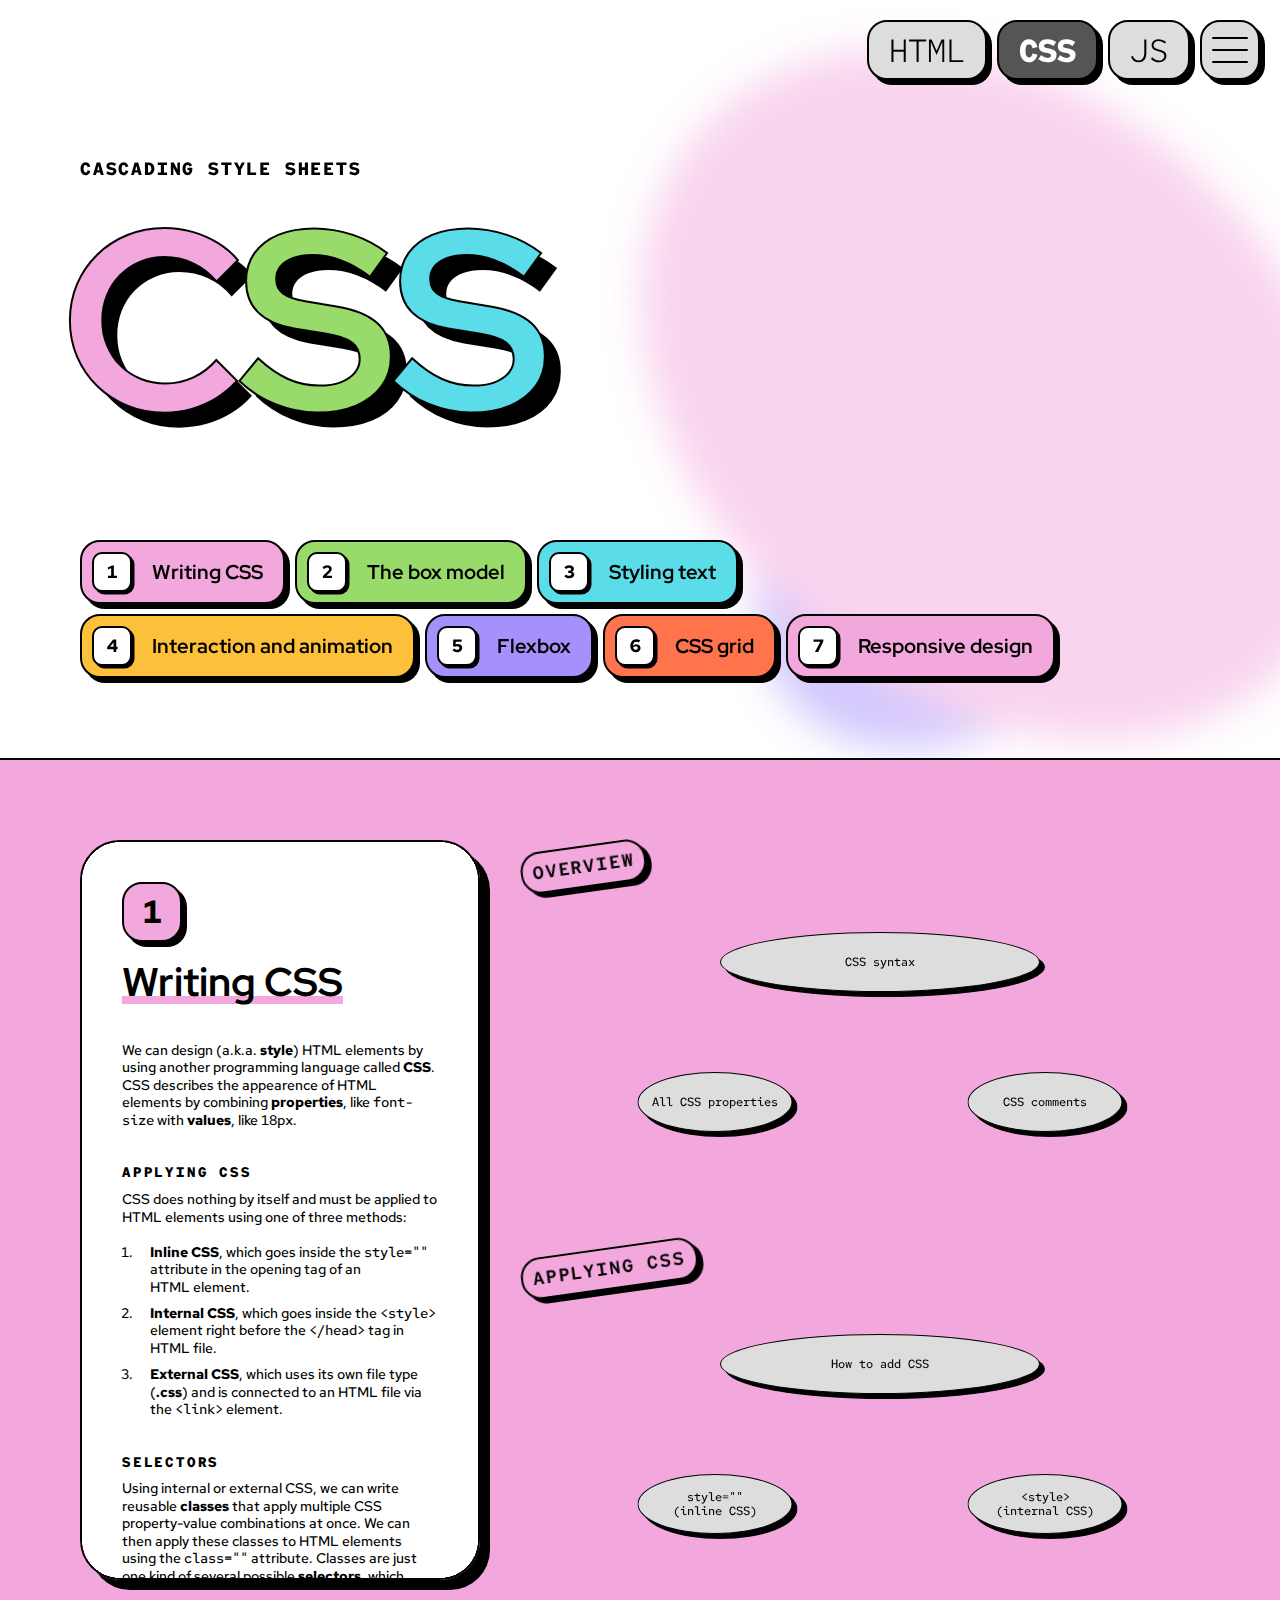
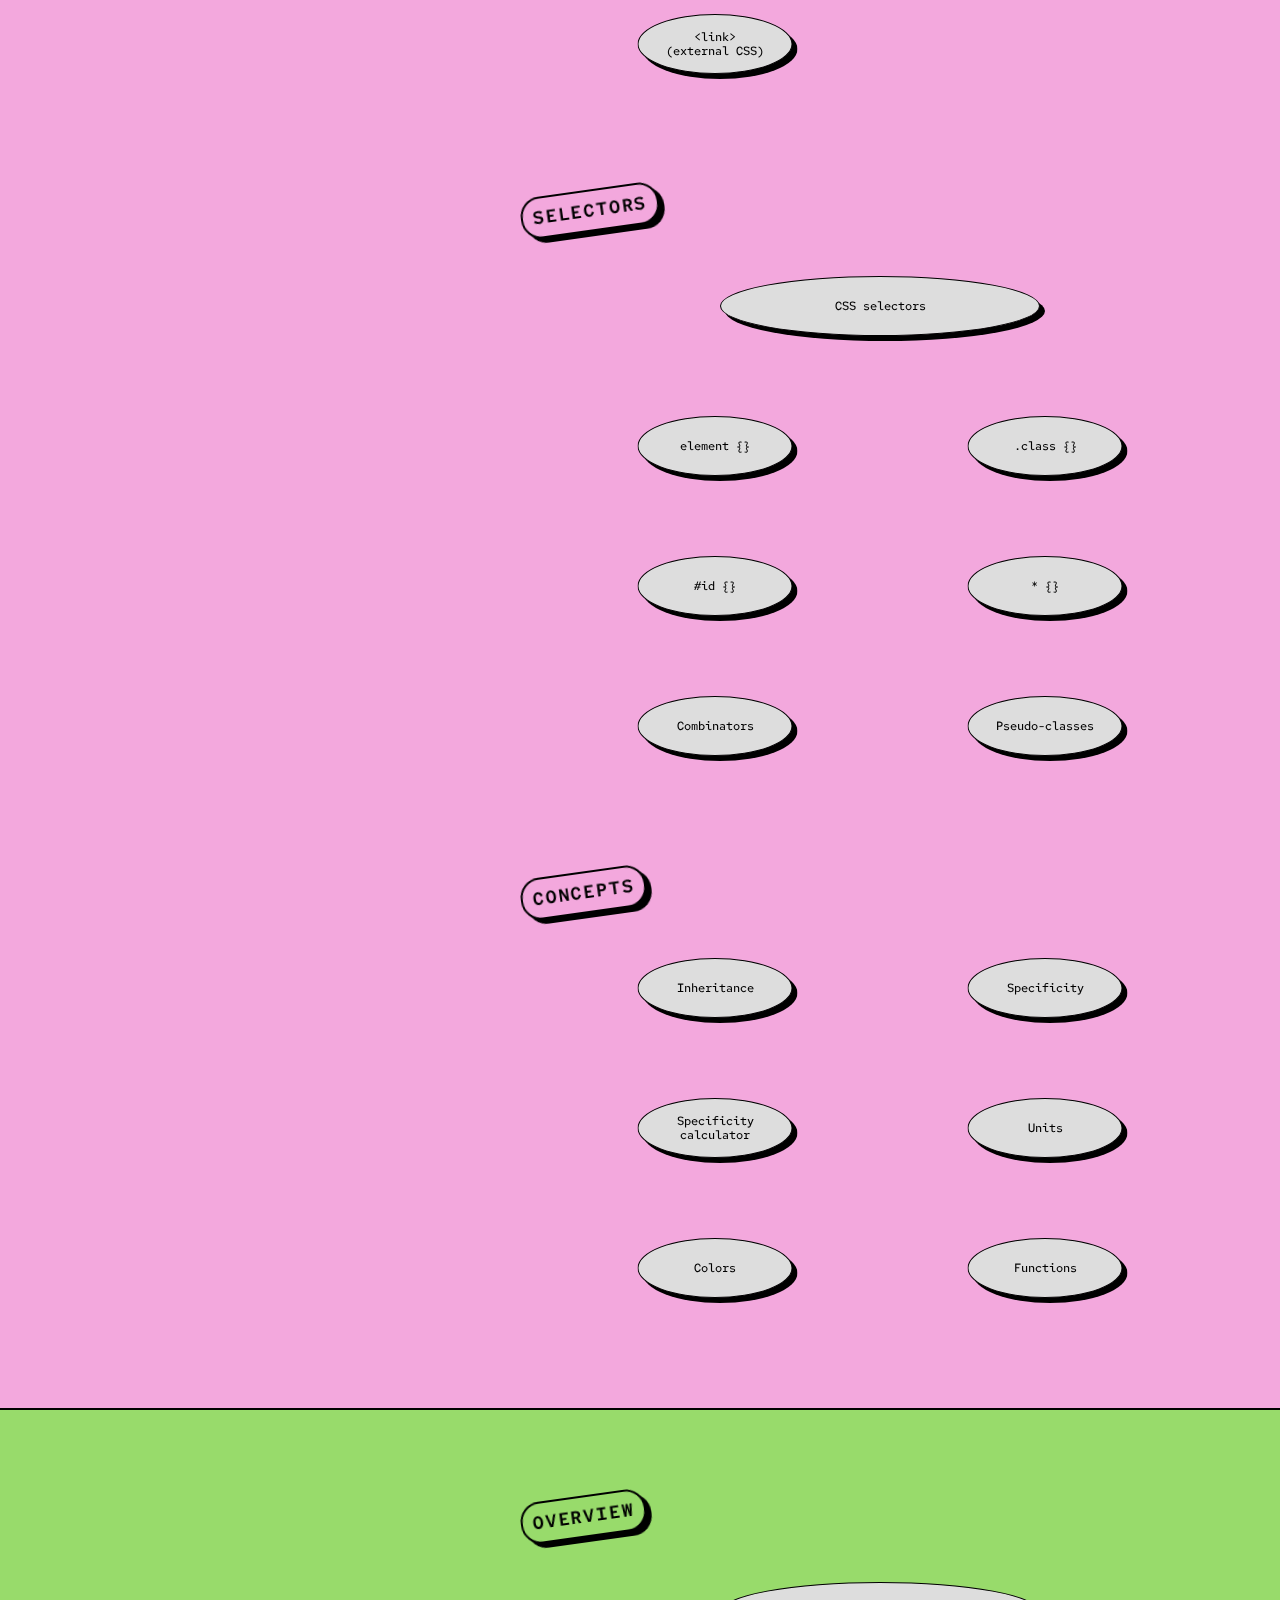
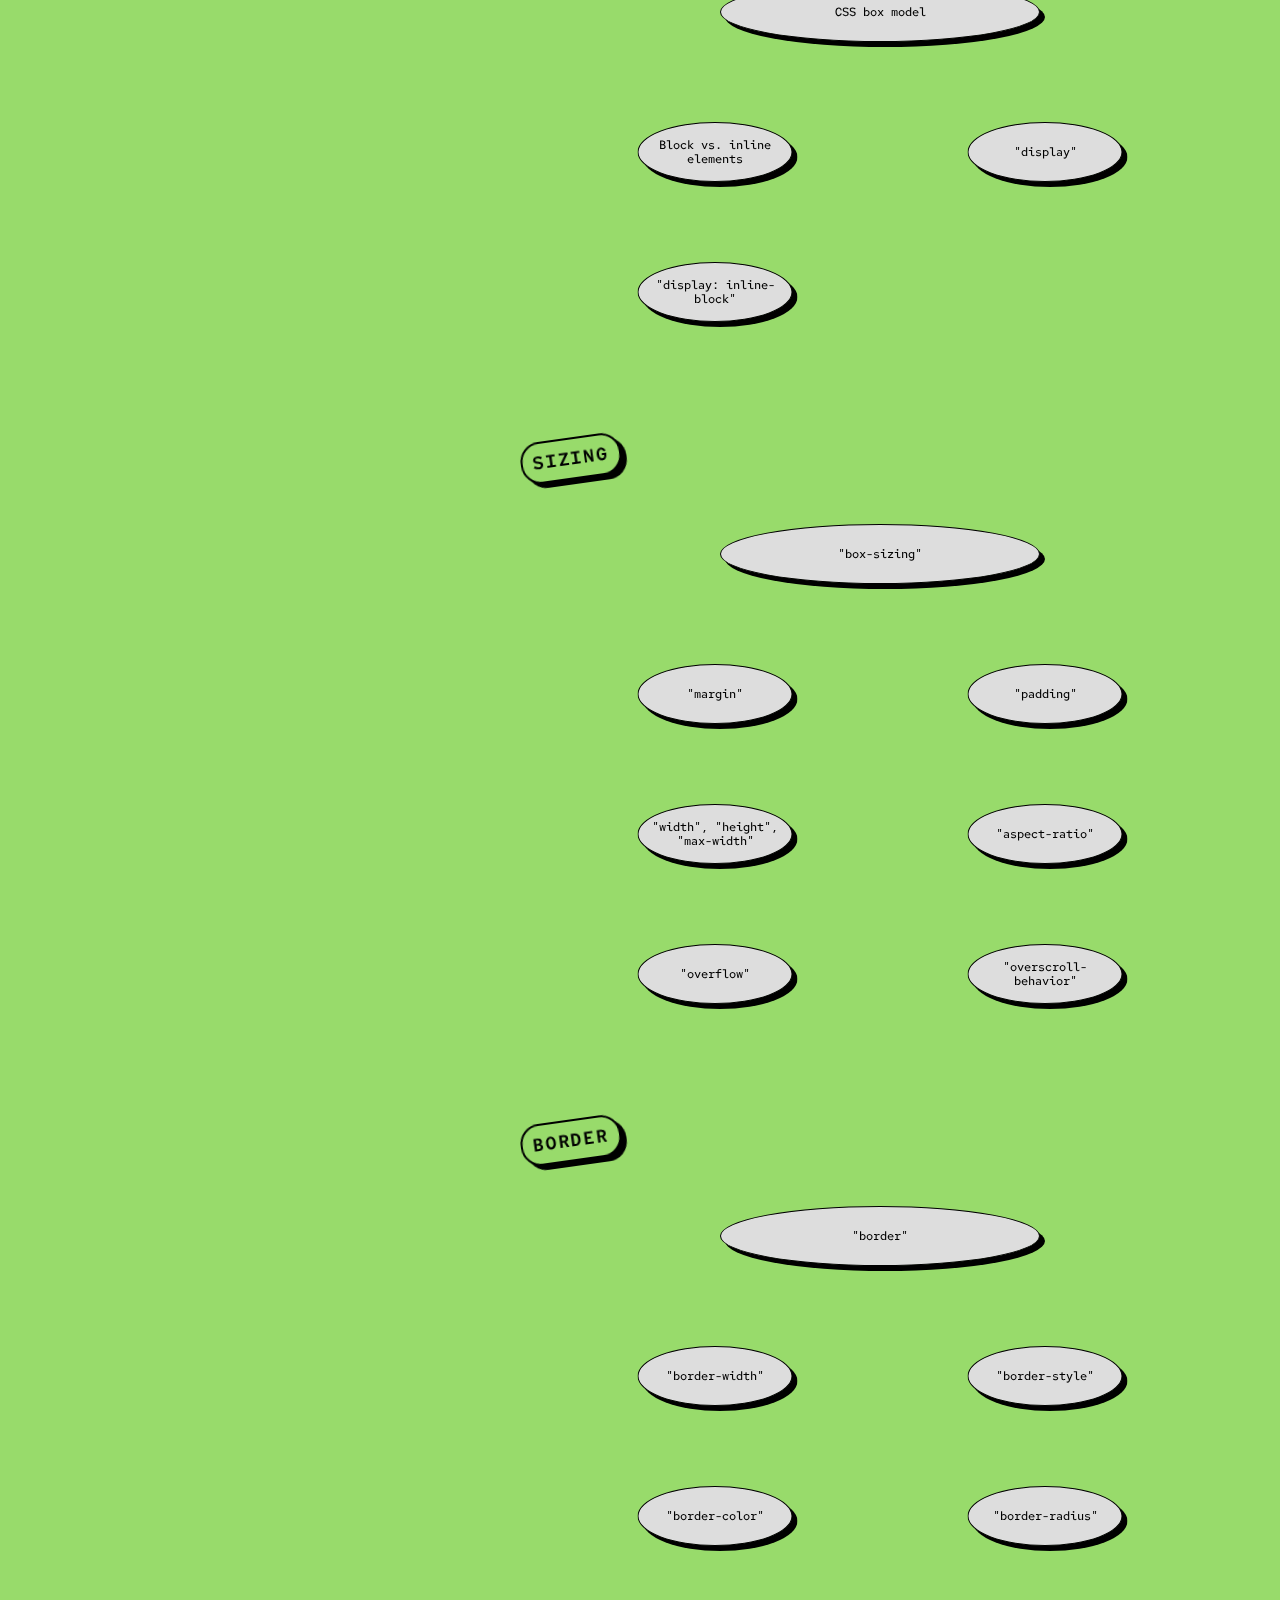
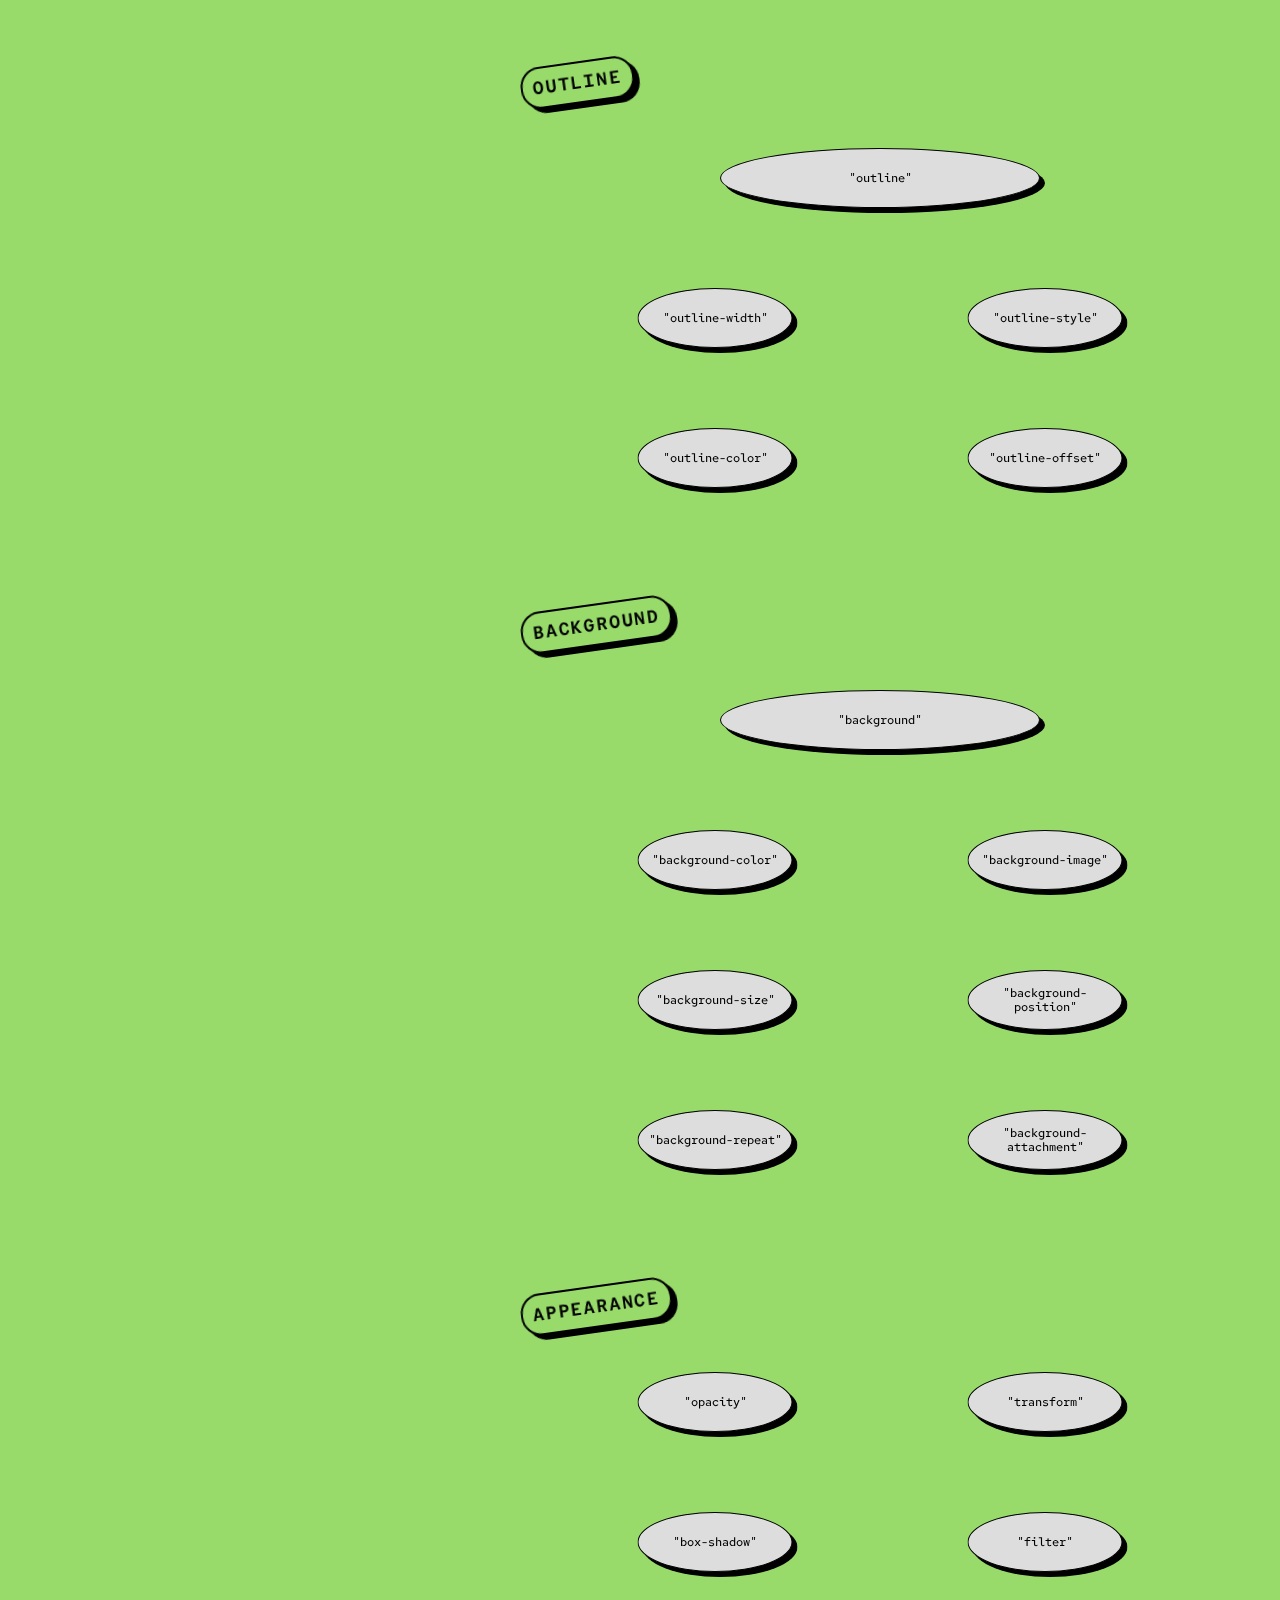
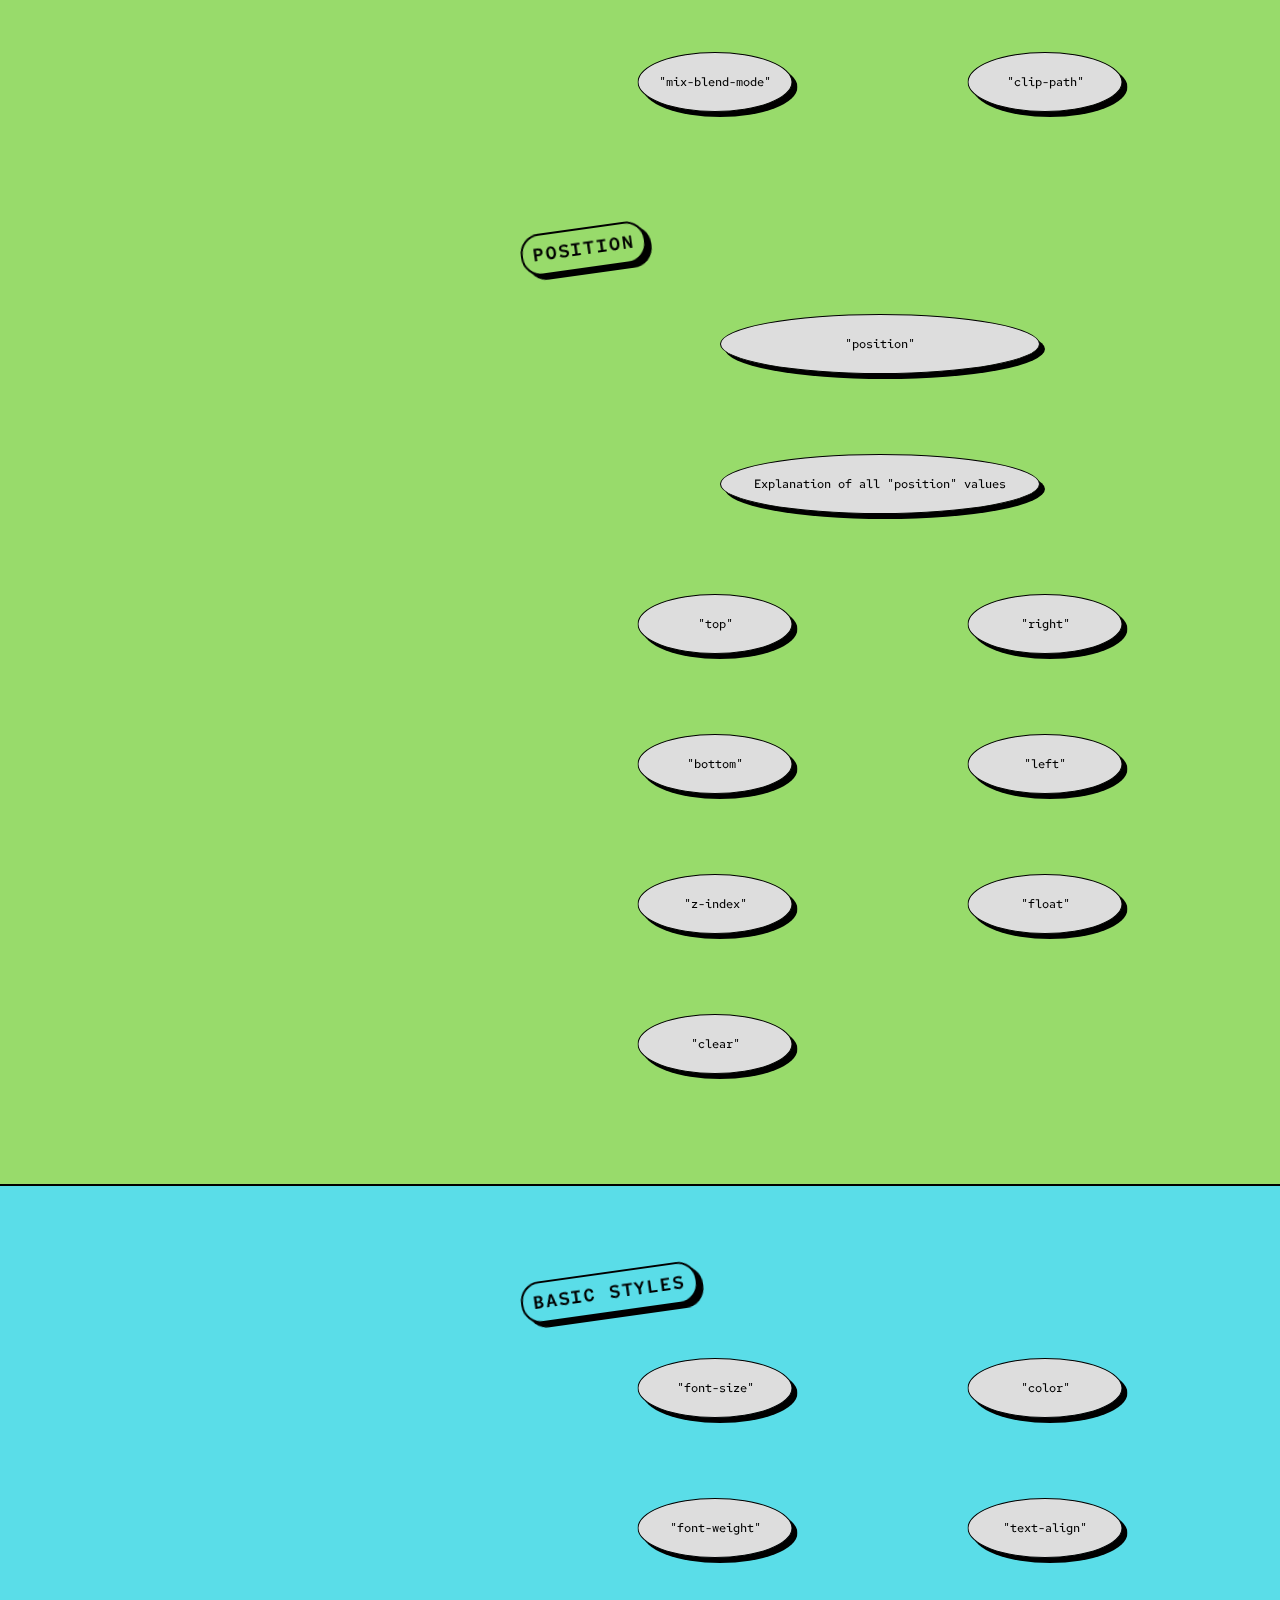
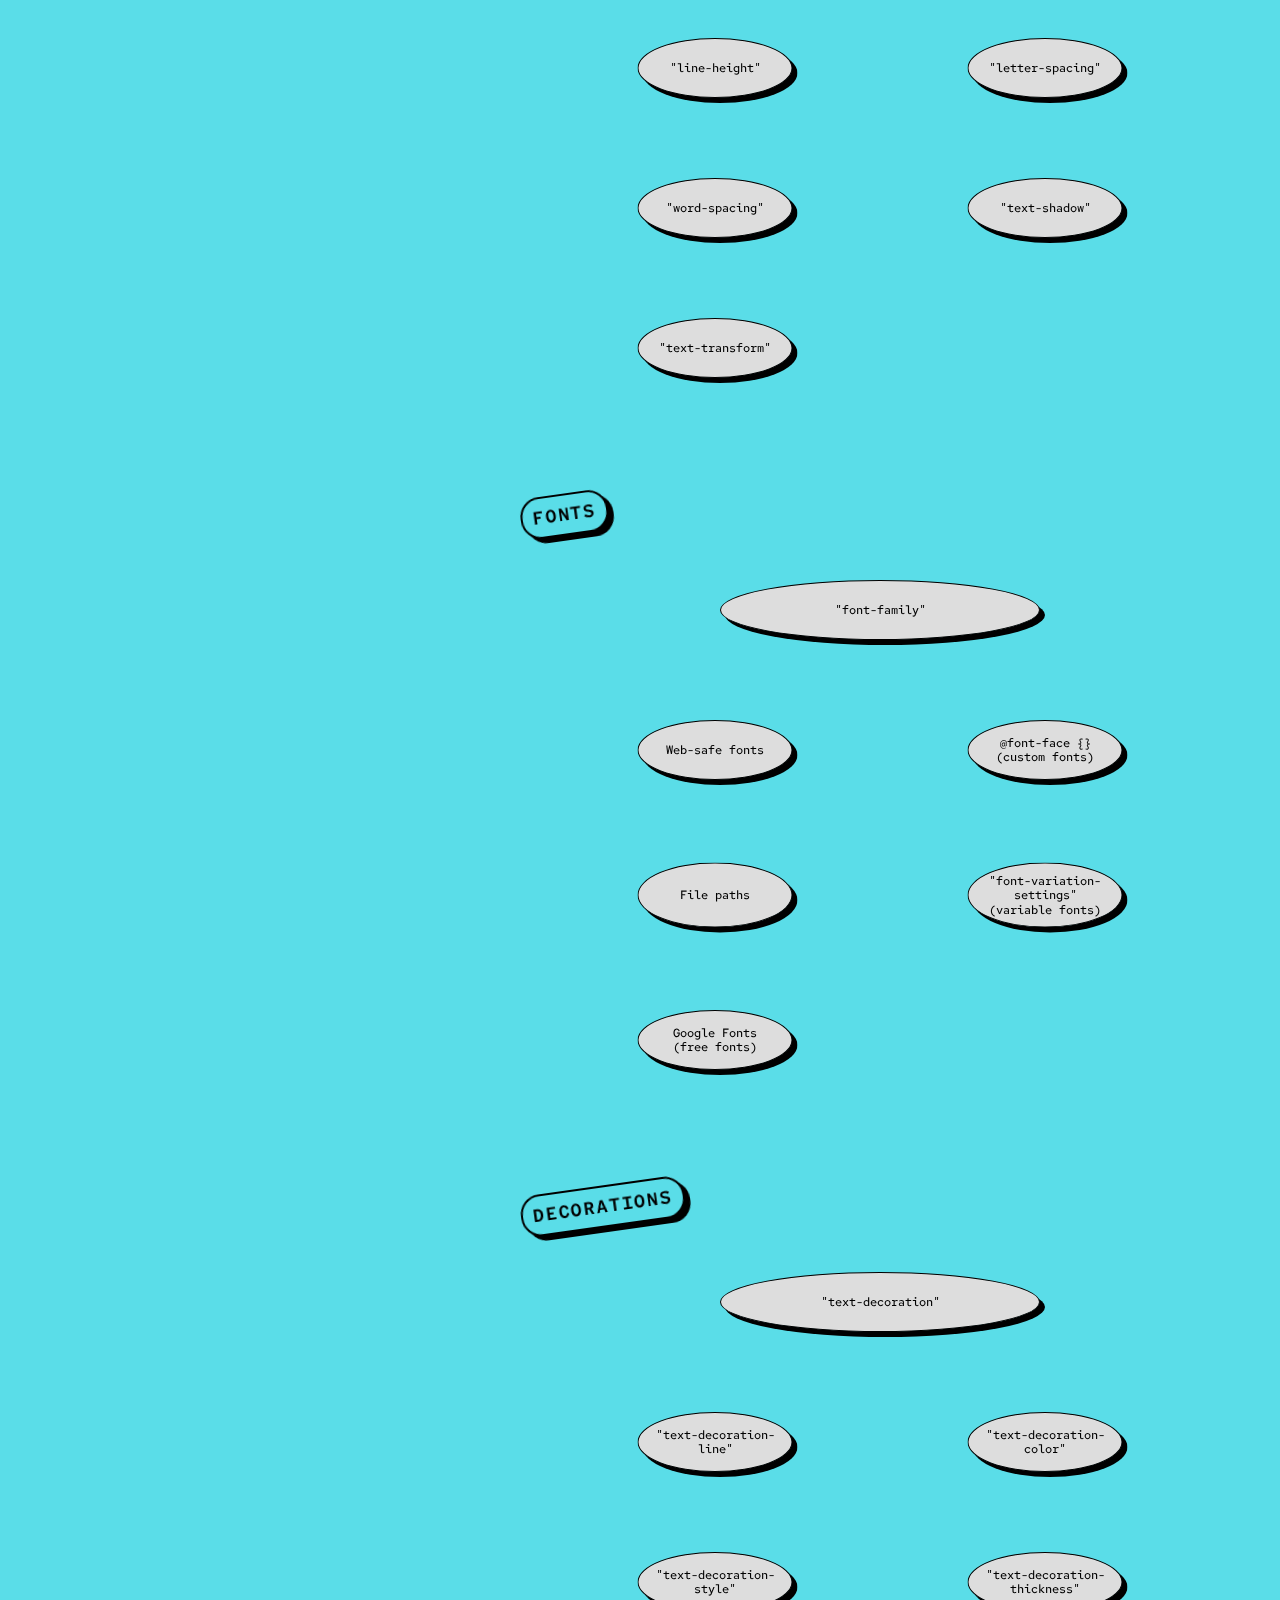
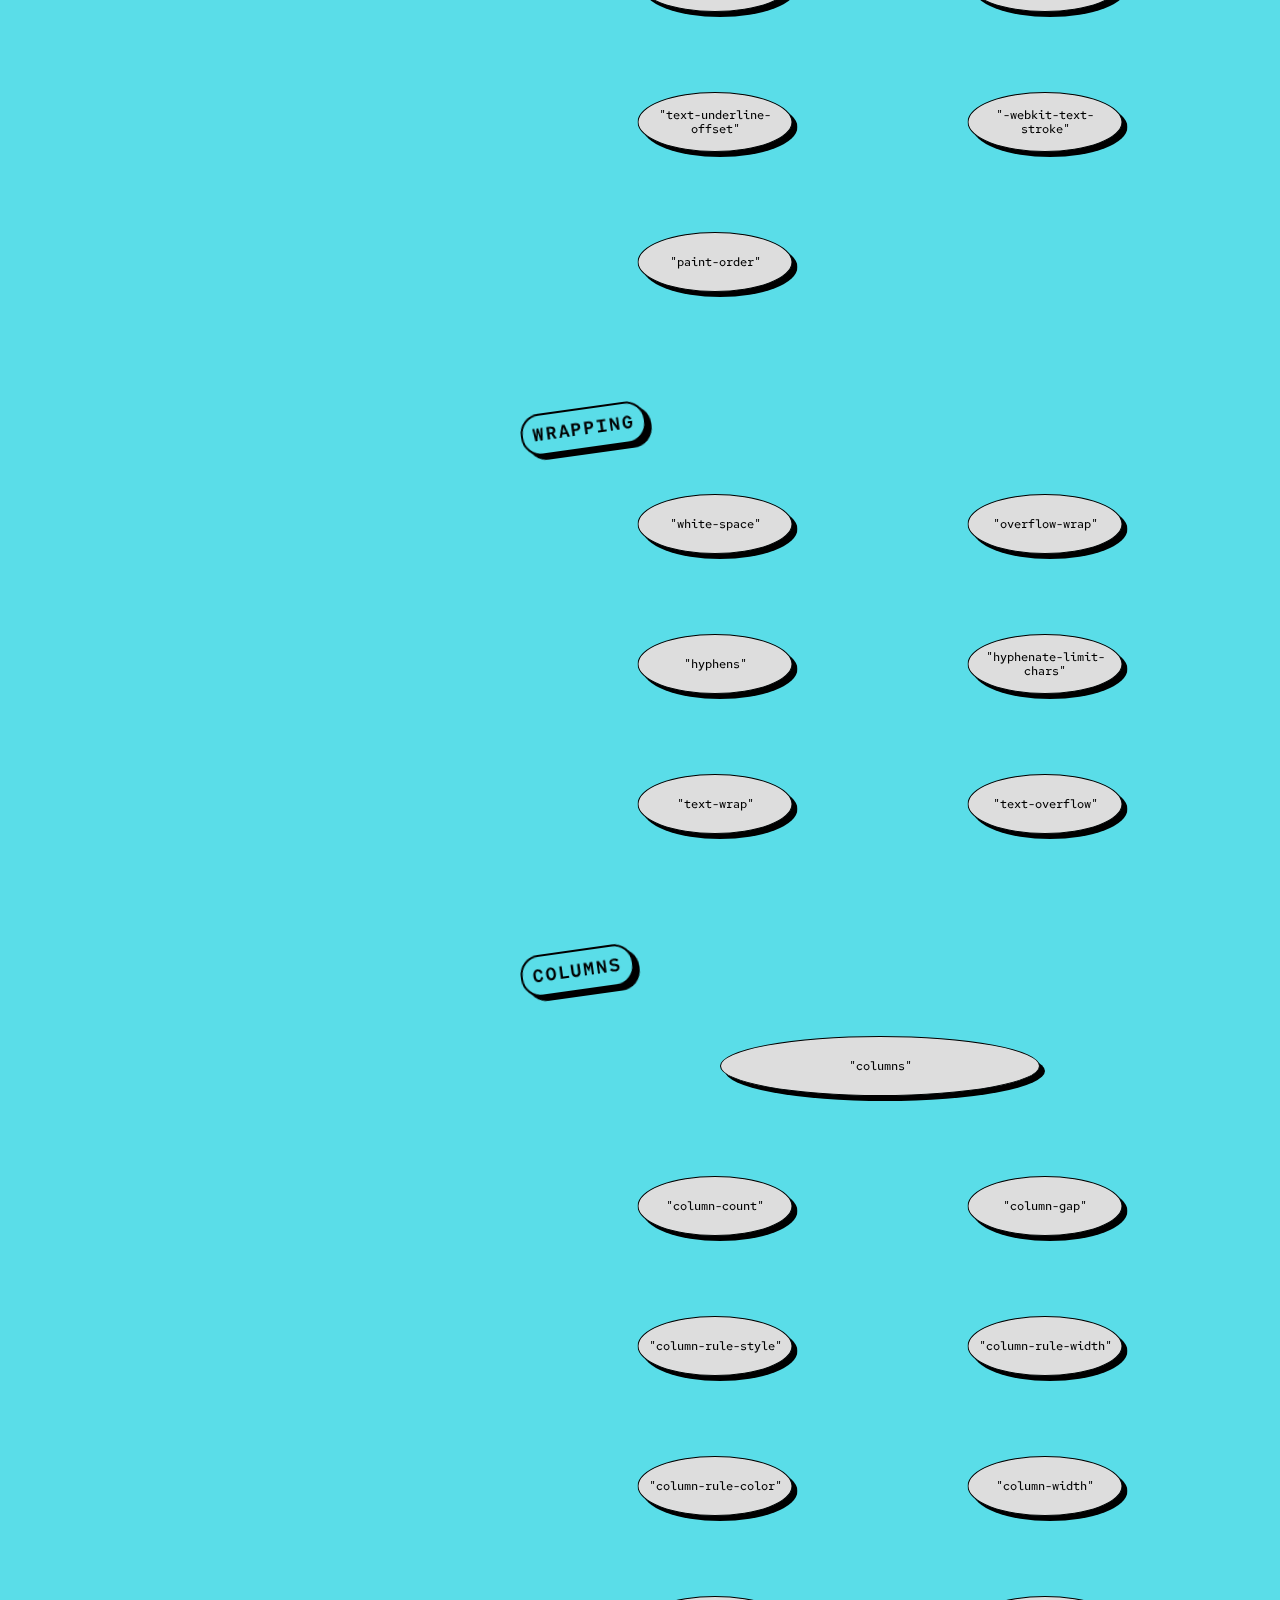
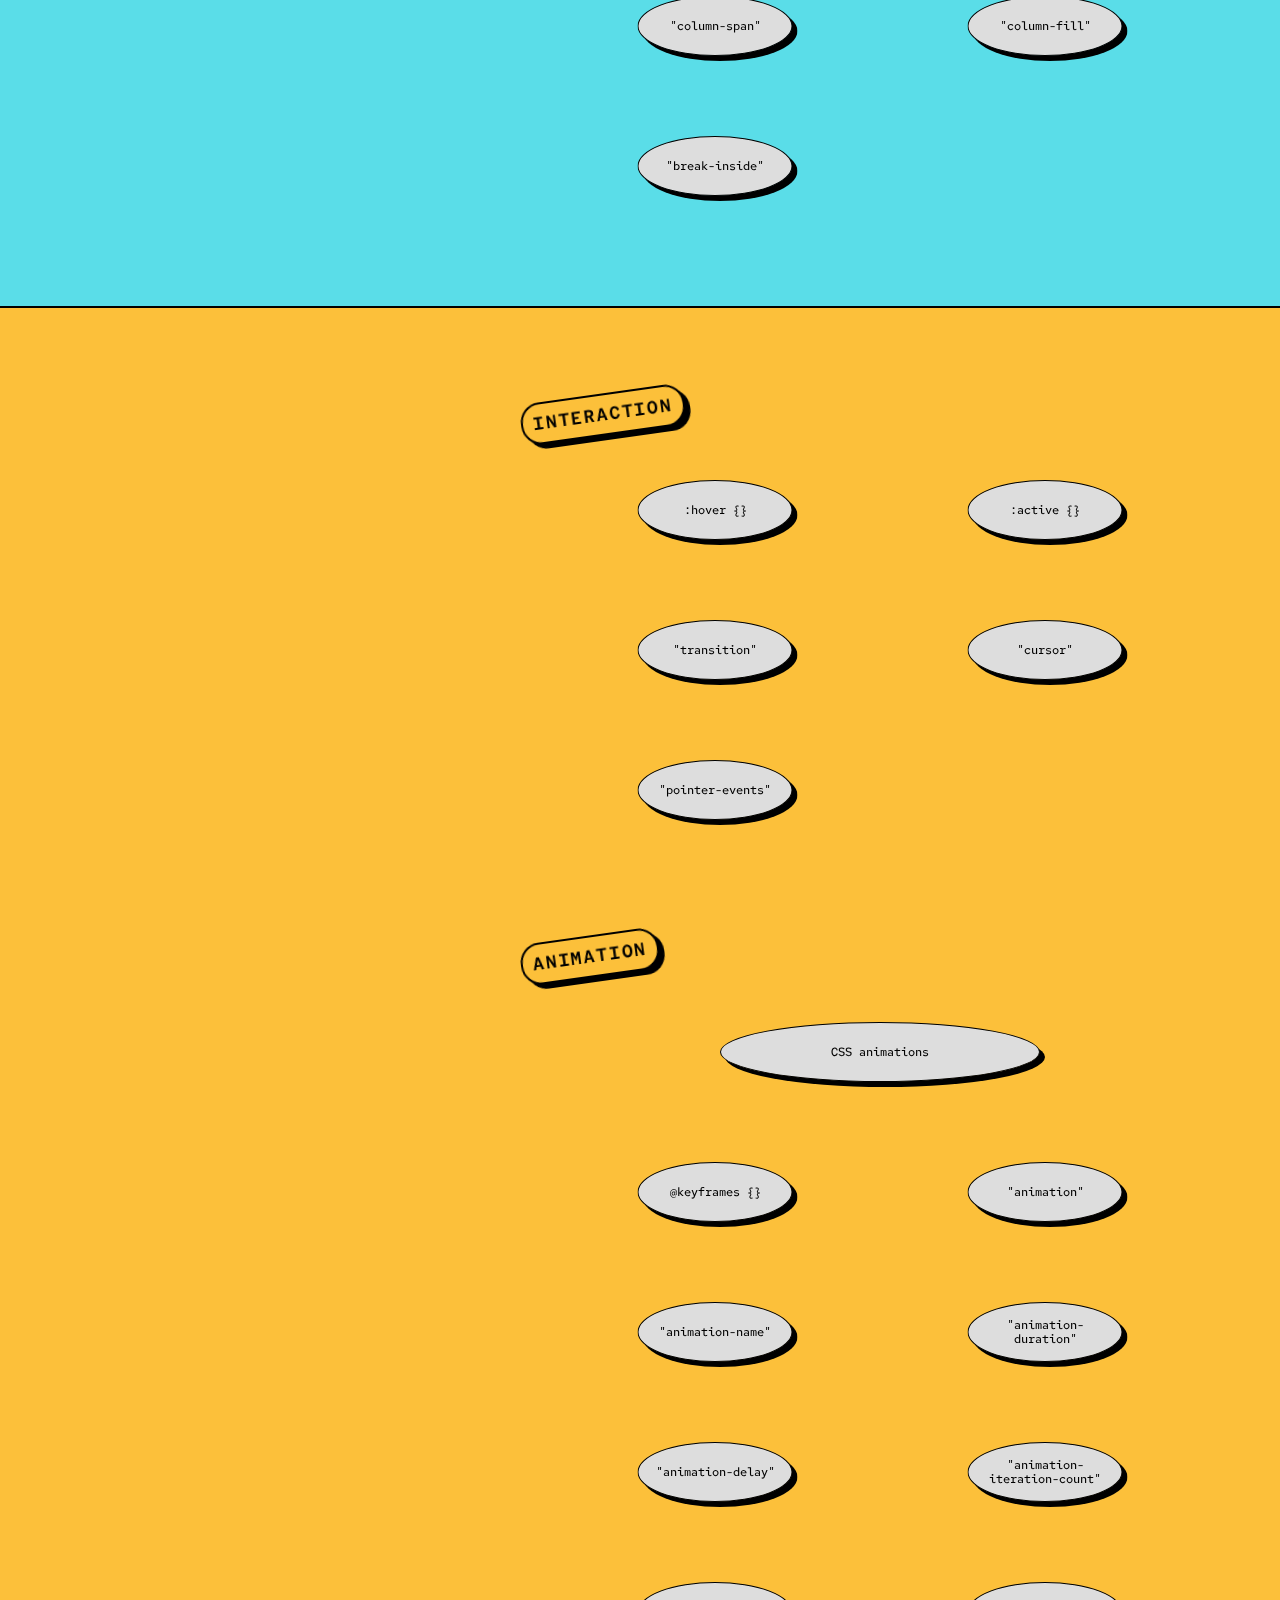
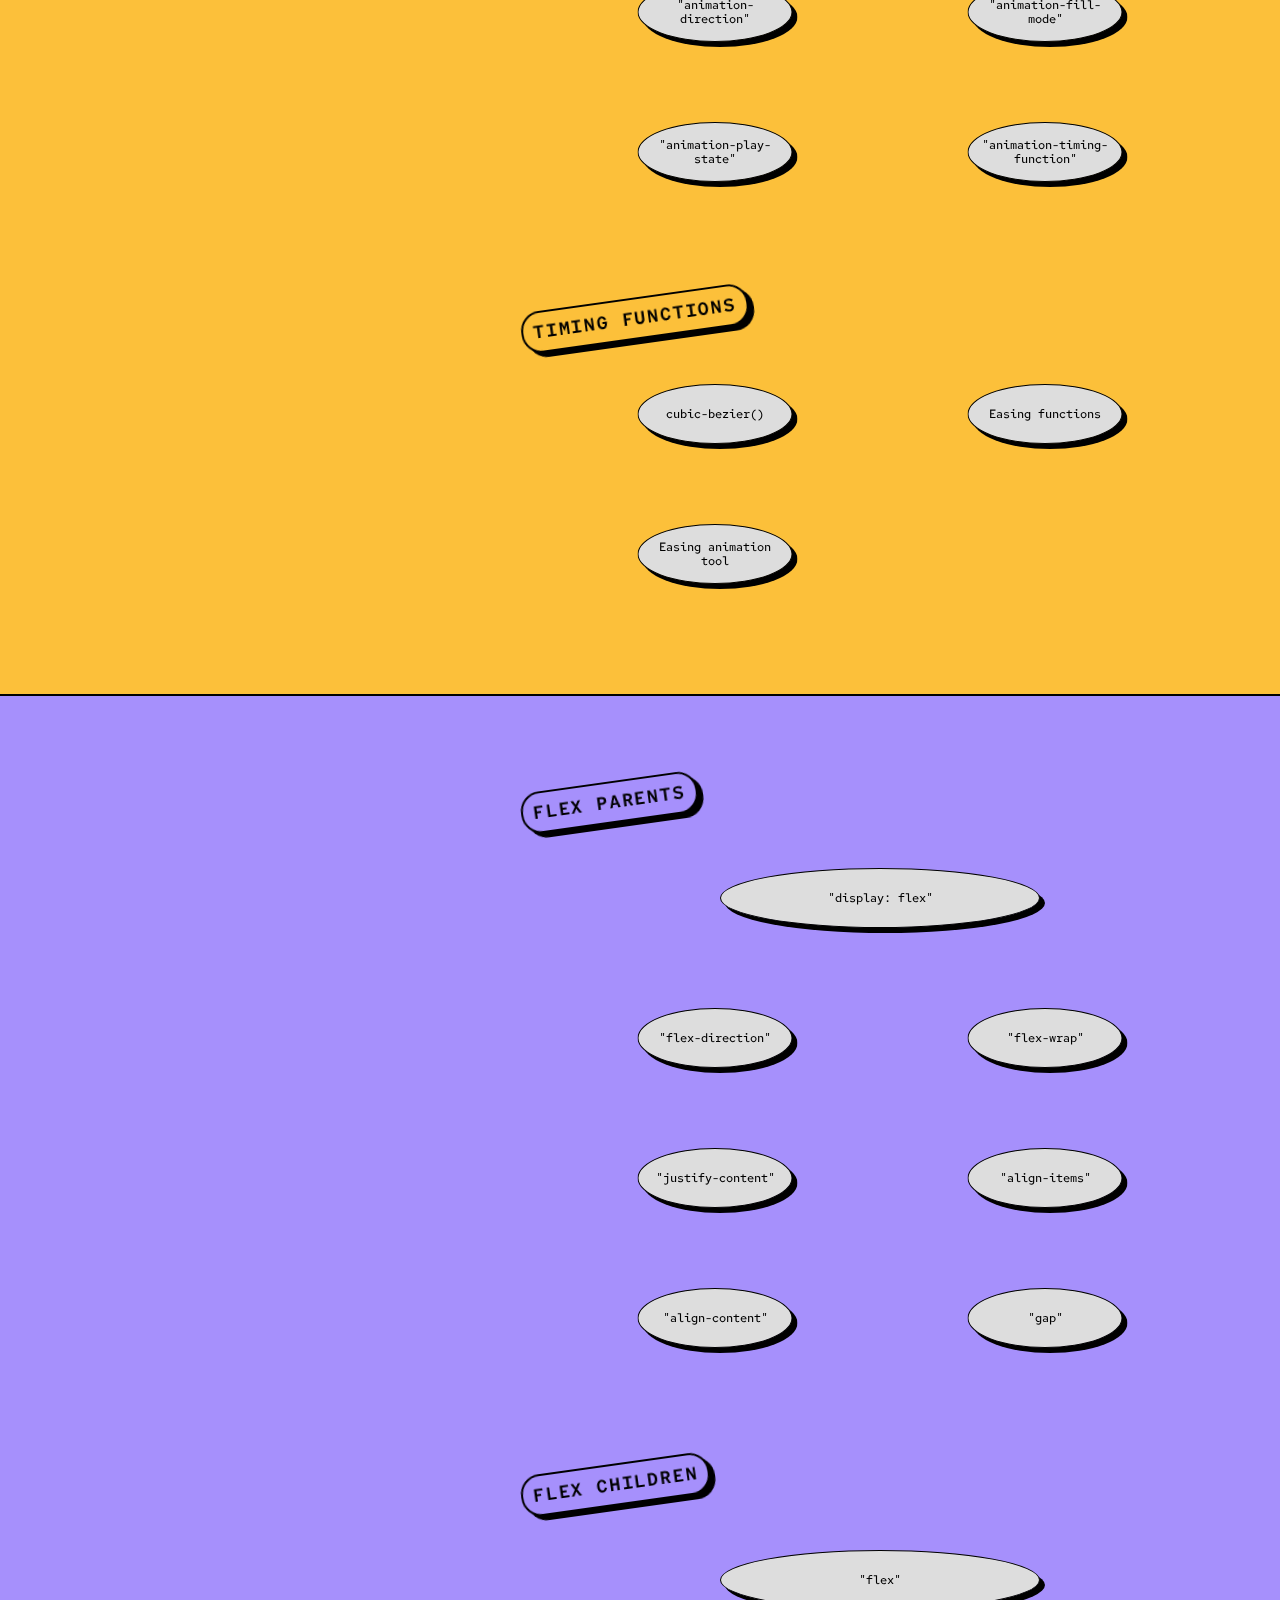
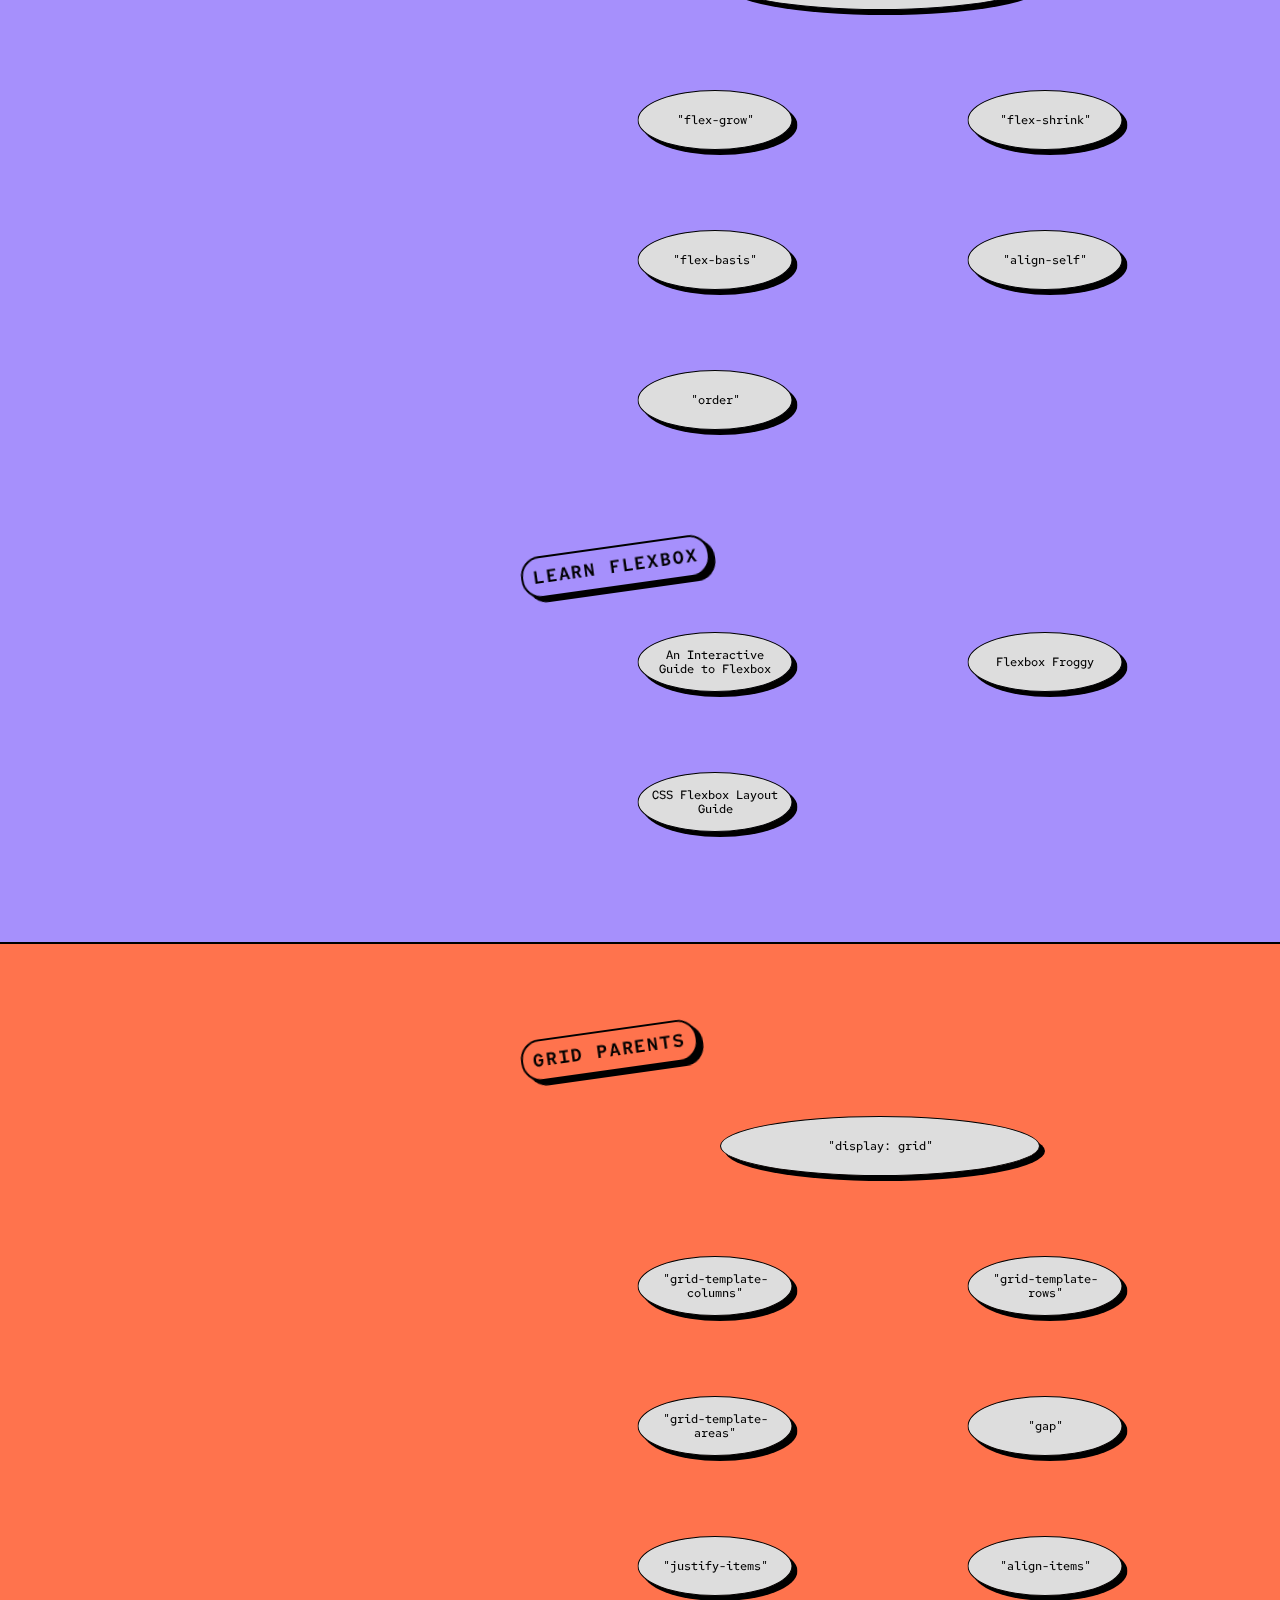
==== commit af92c2d6: "js and new layout" ====
--- a/css/index.html
+++ b/css/index.html
@@ -5,6 +5,7 @@
 	<meta charset="UTF-8">
 	<meta name="viewport" content="width=device-width, initial-scale=1.0">
 	<title>Cheatsheet | CSS</title>
+	<link rel="icon" type="png" href="/assets/meta/favicon.png">
 
 	<link rel="stylesheet" href="/style.css">
 </head>
@@ -65,6 +66,39 @@
 				<span class="header-title-small">Cascading Style Sheets</span>
 				<span class="header-title-big">CSS</span>
 			</h1>
+			<div class="header-nav">
+				<div class="header-nav-content">
+					<a class="header-nav-link" href="#writing-css">
+						<span class="header-nav-link-number">1</span>
+						<span class="header-nav-link-name">Writing CSS</span>
+					</a>
+					<a class="header-nav-link" href="#box-model">
+						<span class="header-nav-link-number">2</span>
+						<span class="header-nav-link-name">The box model</span>
+					</a>
+					<a class="header-nav-link" href="#styling-text">
+						<span class="header-nav-link-number">3</span>
+						<span class="header-nav-link-name">Styling text</span>
+					</a>
+					<a class="header-nav-link" href="#interaction-and-animation">
+						<span class="header-nav-link-number">4</span>
+						<span class="header-nav-link-name">Interaction and animation</span>
+					</a>
+					<a class="header-nav-link" href="#flexbox">
+						<span class="header-nav-link-number">5</span>
+						<span class="header-nav-link-name">Flexbox</span>
+					</a>
+					<a class="header-nav-link" href="#css-grid">
+						<span class="header-nav-link-number">6</span>
+						<span class="header-nav-link-name">CSS grid</span>
+					</a>
+					<a class="header-nav-link" href="#responsive-design">
+						<span class="header-nav-link-number">7</span>
+						<span class="header-nav-link-name">Responsive design</span>
+					</a>
+				</div>
+			</div>
+			<div class="header-animation"></div>
 		</header>
 
 		<section class="section-parent" id="writing-css">
--- a/style.css
+++ b/style.css
@@ -309,7 +309,6 @@
 	padding-top: 80px;
 	position: relative;
 	overflow: hidden;
-	background-color: var(--off-white);
 }
 .header-title {
 	font-family: "Red Hat Display", sans-serif;
@@ -402,6 +401,119 @@
 	}
 }
 
+/* Header nav */
+.header-nav {
+	max-width: 1800px;
+	padding: 0 80px 80px 80px;
+	margin: 0 auto;
+}
+.header-nav-content {
+	max-width: 1000px;
+	display: flex;
+	gap: 10px;
+	flex-wrap: wrap;
+}
+.header-nav-link {
+	padding: 10px 20px 10px 10px;
+	border: 2px solid var(--off-black);
+	border-radius: 20px;
+	font-size: 18px;
+	text-decoration: none;
+	color: var(--off-black);
+	box-shadow: 5px 5px 0 var(--off-black);
+	display: flex;
+	align-items: center;
+	/* flex-basis: 25%; */
+	gap: 20px;
+	flex-grow: 0;
+	background-color: var(--primary);
+	transition: flex-grow .2s;
+}
+.header-nav-link:nth-child(6n+1) {
+	--primary: var(--pink);
+}
+.header-nav-link:nth-child(6n+2) {
+	--primary: var(--green);
+}
+.header-nav-link:nth-child(6n+3) {
+	--primary: var(--blue);
+}
+.header-nav-link:nth-child(6n+4) {
+	--primary: var(--yellow);
+}
+.header-nav-link:nth-child(6n+5) {
+	--primary: var(--purple);
+}
+.header-nav-link:nth-child(6n+6) {
+	--primary: var(--red);
+}
+.header-nav-link:hover {
+	background-color: var(--off-white);
+	flex-grow: 1;
+}
+.header-nav-link:active {
+	opacity: .5;
+}
+.header-nav-link:hover .header-nav-link-number {
+	background-color: var(--primary);
+}
+.header-nav-link-number {
+	width: 40px;
+	height: 40px;
+	background-color: var(--off-white);
+	border: 2px solid var(--off-black);
+	display: flex;
+	align-items: center;
+	justify-content: center;
+	font-family: "Red Hat Mono", monospace;
+	font-variation-settings: "wght" 700;
+	font-size: 18px;
+	border-radius: 10px;
+	box-shadow: 2.5px 2.5px 0 var(--off-black);
+	flex-shrink: 0;
+}
+.header-nav-link-name {
+	font-size: 20px;
+	line-height: 1em;
+	font-family: "Red Hat Display", sans-serif;
+	font-variation-settings: "wght" 700;
+	text-decoration: underline;
+	text-decoration-color: var(--primary);
+	text-underline-offset: 0;
+	text-decoration-thickness: .2em;
+	text-decoration-skip-ink: none;
+}
+@media only screen and (max-width: 800px) {
+	.header-nav {
+		padding: 0 20px 40px 20px;
+	}
+	.header-nav-link {
+		border-radius: 10px;
+		/* padding: 5px 10px 5px 5px; */
+		/* gap: 10px; */
+	}
+	.header-nav-link-number {
+		width: 30px;
+		height: 30px;
+		border-radius: 5px;
+	}
+}
+
+/* Header animation */
+.header-animation {
+	position: relative;
+	filter: blur(20px);
+	z-index: -1;
+	opacity: .5;
+}
+.header-circle {
+	position: absolute;
+	background-color: var(--primary);
+	border-radius: 50%;
+	transition: transform 10s, opacity 5s;
+	will-change: transform, opacity;
+}
+
 /* Container */
 .container {
 	display: flex;
@@ -481,7 +593,7 @@
 	font-variation-settings: "wght" 700;
 	font-weight: 700;
 	line-height: 1em;
-	font-size: 48px;
+	font-size: 40px;
 	margin-bottom: 40px;
 	font-family: "Red Hat Display", sans-serif;
 	text-wrap: balance;
@@ -561,6 +673,7 @@
 }
 .section-content > a {
 	box-shadow: 10px 10px var(--off-black);
+	overflow-wrap: anywhere;
 	padding: 20px;
 	font-family: "Red Hat Mono", monospace;
 	border-radius: 50%;
